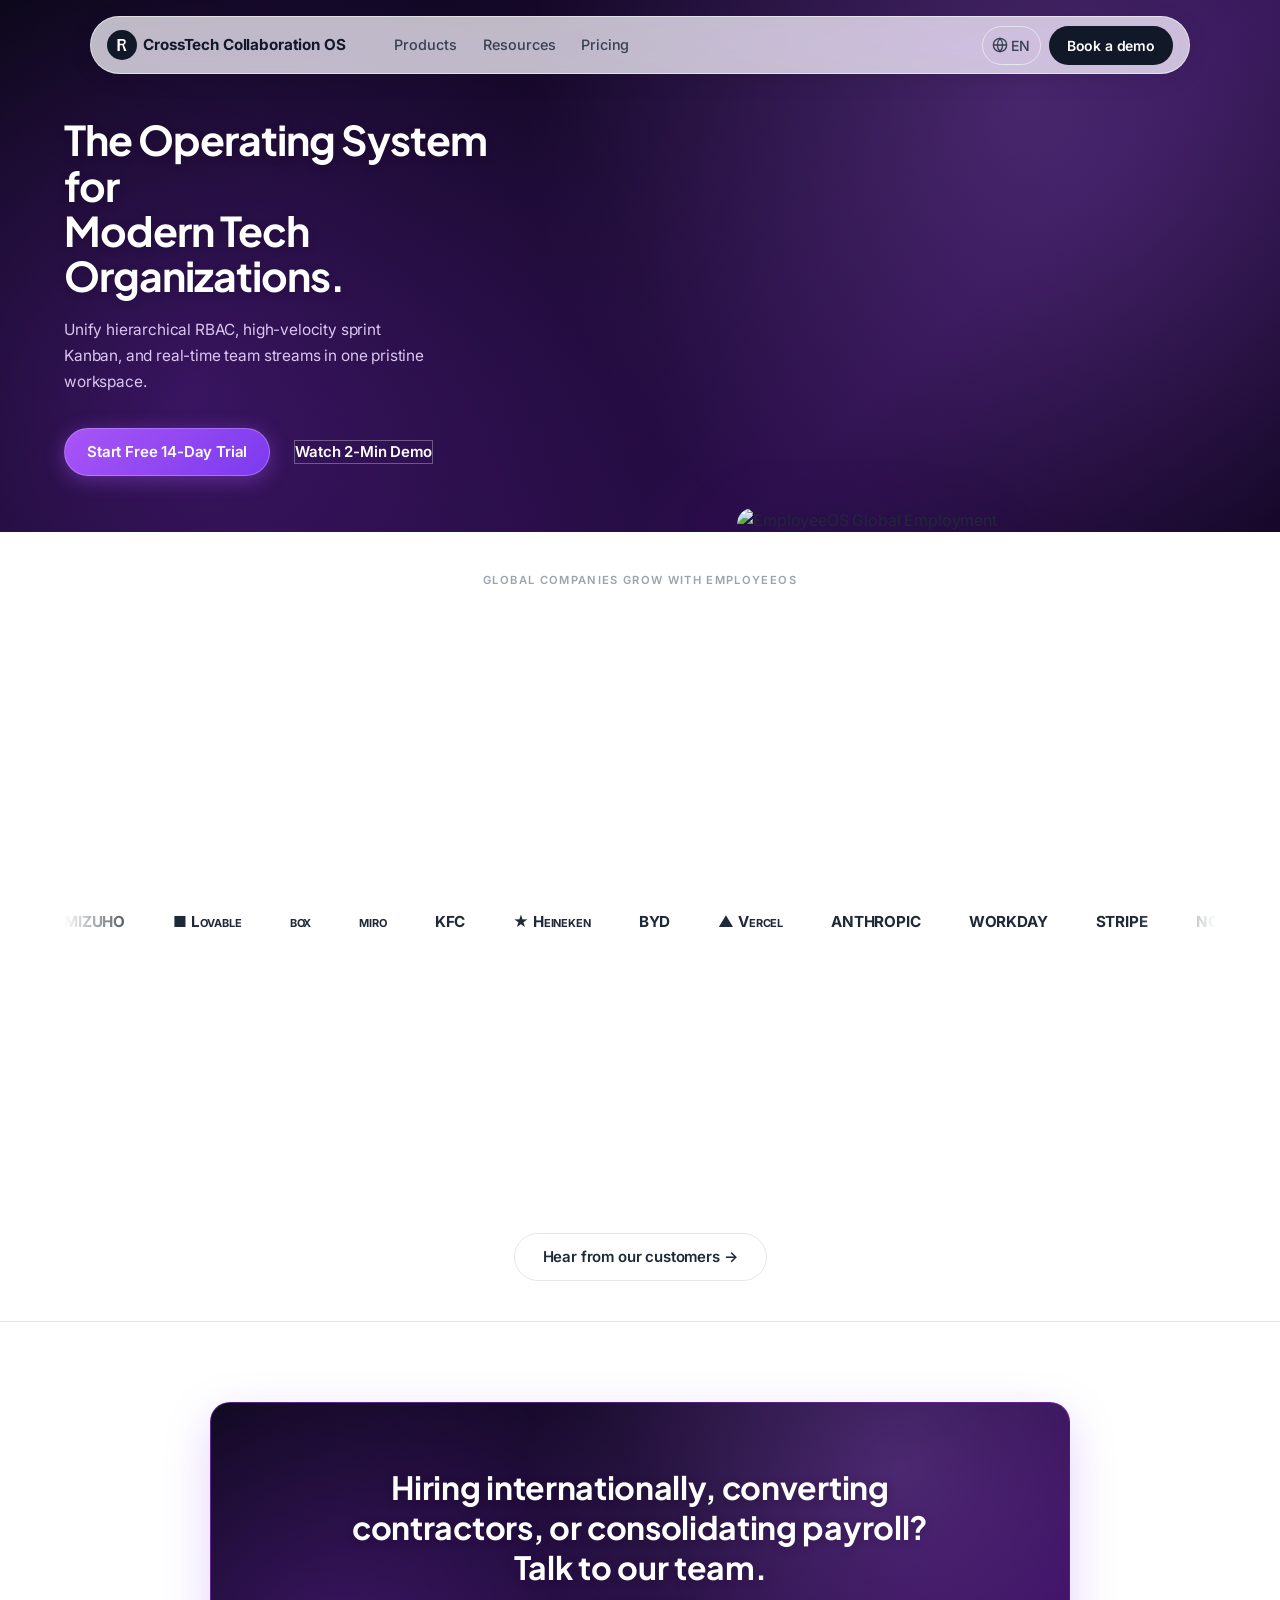
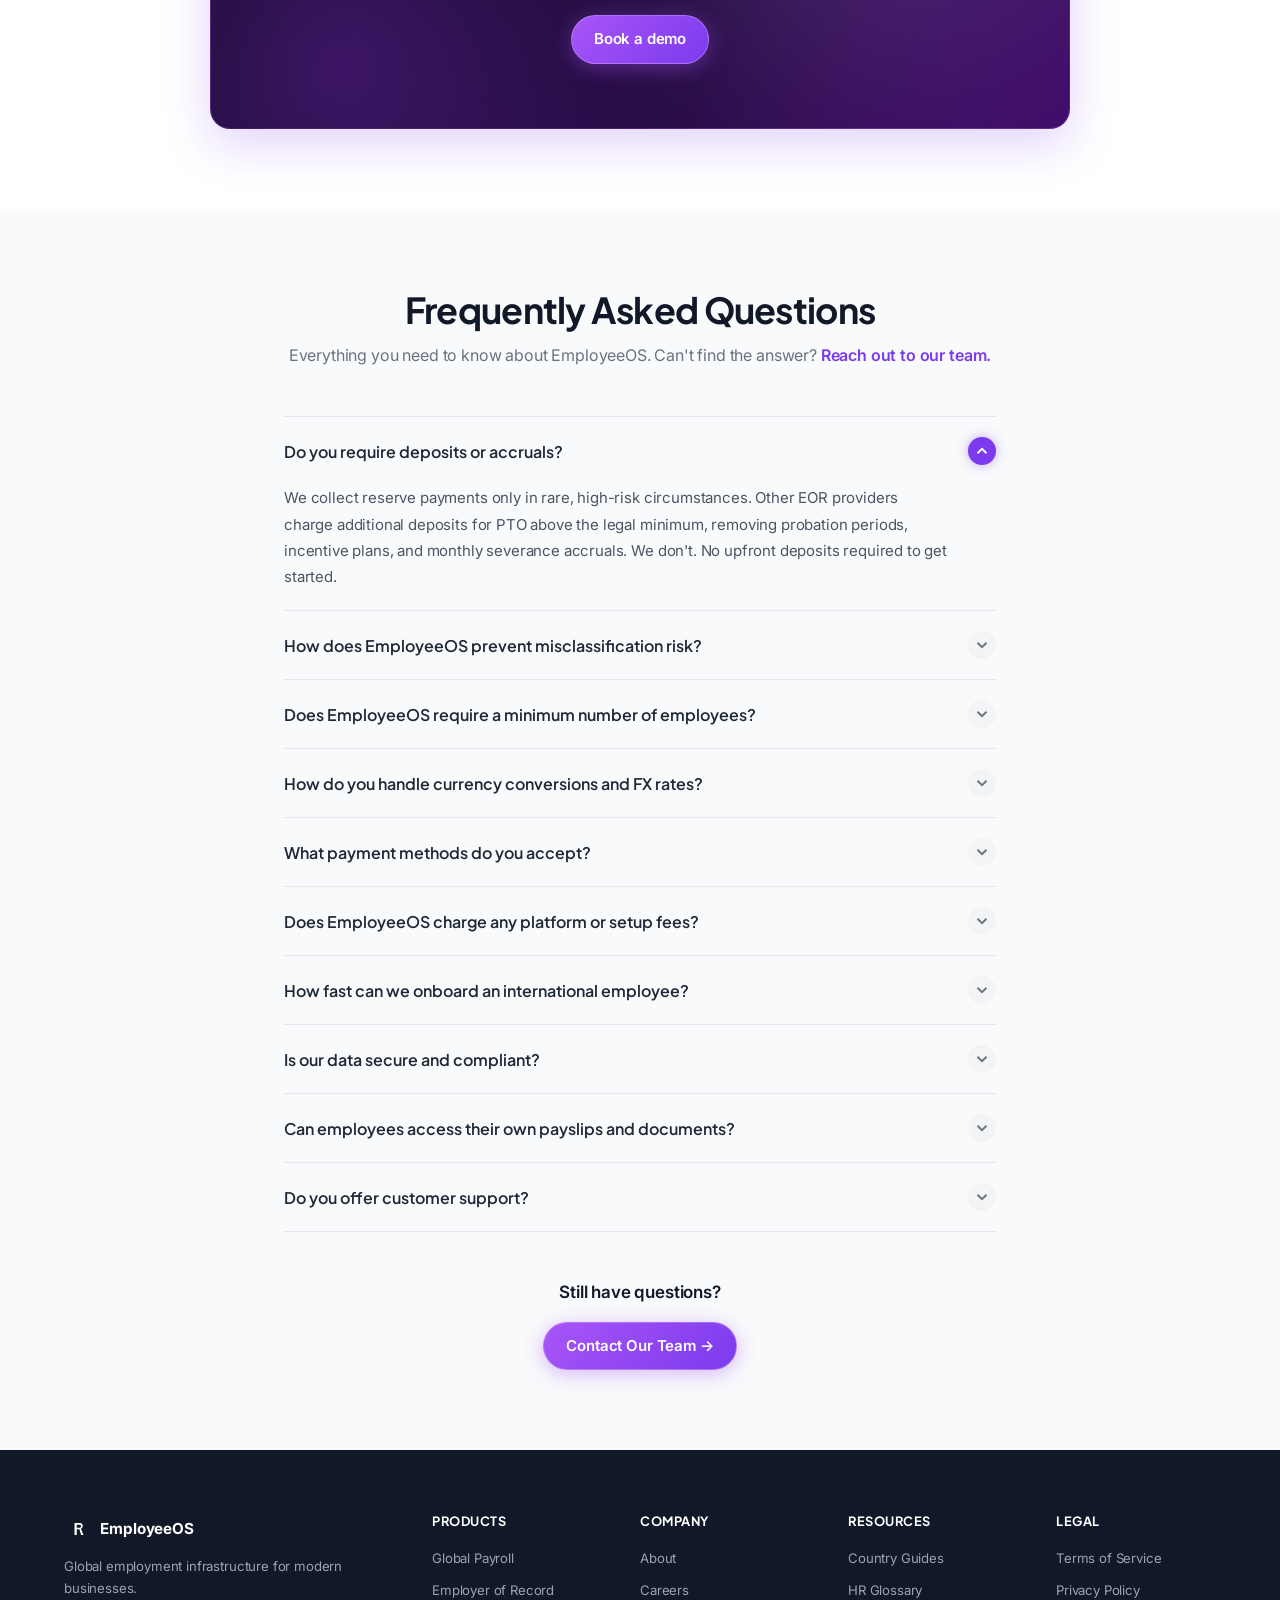
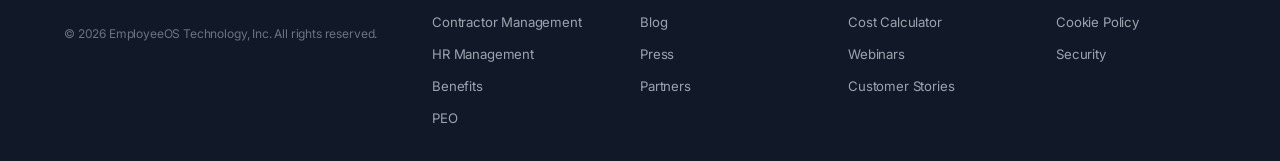
==== about.html @ 6ac32214 "first commit" ====
<!DOCTYPE html>
<html lang="en">

<head>
  <meta charset="UTF-8" />
  <meta name="viewport" content="width=device-width, initial-scale=1.0" />
  <title>ABOUT</title>
  <link rel="preconnect" href="https://fonts.googleapis.com" />
  <link rel="preconnect" href="https://fonts.gstatic.com" crossorigin />
  <link
    href="https://fonts.googleapis.com/css2?family=Plus+Jakarta+Sans:ital,wght@0,300;0,400;0,500;0,600;0,700;0,800;1,400&family=Inter:wght@400;500;600&display=swap"
    rel="stylesheet" />
  <link rel="stylesheet" href="./styles.css" />
</head>

<body>

  <!-- NAV -->
  <header class="nav-wrapper" id="navbar">
    <nav class="nav-inner container">
      <a href="./index.html" class="nav-logo" aria-label="EmployeeOS Home">
        <span class="logo-mark">
          <svg width="18" height="18" viewBox="0 0 24 24" fill="none" aria-hidden="true">
            <path
              d="M6 4h7a4 4 0 0 1 4 4 4 4 0 0 1-2.5 3.7L18 20h-3.2l-2.3-7.8H9V20H6V4zm3 2.4v3.8h4a1.6 1.6 0 0 0 1.6-1.9A1.6 1.6 0 0 0 13 6.4H9z"
              fill="white" />
          </svg>
        </span>
        <span class="logo-text">CrossTech Collaboration OS</span>
      </a>
      <ul class="nav-links" role="list">

        <!-- PRODUCTS -->
        <li class="nav-item has-dropdown">
          <button class="nav-btn" aria-haspopup="true" aria-expanded="false">Products <span
              class="chevron">&#8964;</span></button>
          <div class="mega-menu mega-products" role="menu">
            <div class="mega-body">
              <div class="mega-left">
                <p class="mega-section-label">CORE MODULES</p>
                <div class="mega-cols">
                  <a href="product/hierarchy.html" class="mega-item" role="menuitem">
                    <span class="mega-ico" style="background:#fdf2f8;color:#be185d">...</span>
                    <div><strong>5-Tier Scoped RBAC</strong>
                      <p>Clean organizational hierarchy</p>
                    </div>
                  </a>
                  <a href="product/kanban.html" class="mega-item" role="menuitem">
                    <span class="mega-ico" style="background:#fdf2f8;color:#be185d">...</span>
                    <div><strong>Agile Kanban</strong>
                      <p>Fractional LexoRank Ordering</p>
                    </div>
                  </a>
                  <a href="product/communication.html" class="mega-item" role="menuitem">
                    <span class="mega-ico" style="background:#fdf2f8;color:#be185d">...</span>
                    <div><strong>Real-Time Streams</strong>
                      <p>Contextual team communication</p>
                    </div>
                  </a>
                </div>
              </div>
              <div class="mega-right mega-right-services">
                <p class="mega-section-label">SOLUTIONS</p>
                <ul>
                  <li><a href="solutions/engineering.html">For Engineering Leaders</a></li>
                  <li><a href="solutions/product.html">For Product Managers</a></li>
                  <li><a href="solutions/enterprise.html">For Founders &amp; Executives</a></li>
                </ul>
              </div>
            </div>
          </div>
        </li>

        <li class="nav-item has-dropdown">
          <button class="nav-btn" aria-haspopup="true" aria-expanded="false">Resources <span
              class="chevron">&#8964;</span></button>
          <div class="mega-menu mega-resources" role="menu">
            <div class="mega-body">
              <div class="mega-left">
                <p class="mega-section-label">RESOURCE LIBRARY</p>
                <div class="mega-cols">
                  <a href="blog.html" class="mega-item" role="menuitem">
                    <span class="mega-ico" style="background:#eff6ff;color:#2563eb"><svg width="16" height="16"
                        viewBox="0 0 24 24" fill="none" stroke="currentColor" stroke-width="2">
                        <path
                          d="M4 19.5A2.5 2.5 0 0 1 6.5 17H20M4 4.5A2.5 2.5 0 0 1 6.5 2H20v20H6.5a2.5 2.5 0 0 1-2.5-2.5V4.5z" />
                      </svg></span>
                    <div><strong>Blog</strong>
                      <p>Latest global employment insights &amp; guides</p>
                    </div>
                  </a>
                  <a href="ask-an-expert.html" class="mega-item" role="menuitem">
                    <span class="mega-ico" style="background:#eff6ff;color:#2563eb"><svg width="16" height="16"
                        viewBox="0 0 24 24" fill="none" stroke="currentColor" stroke-width="2">
                        <path d="M21 15a2 2 0 0 1-2 2H7l-4 4V5a2 2 0 0 1 2-2h14a2 2 0 0 1 2 2z" />
                      </svg></span>
                    <div><strong>Ask an Expert</strong>
                      <p>Get answers to complex global HR questions</p>
                    </div>
                  </a>
                  <a href="compliance-watchtower.html" class="mega-item" role="menuitem">
                    <span class="mega-ico" style="background:#eff6ff;color:#2563eb"><svg width="16" height="16"
                        viewBox="0 0 24 24" fill="none" stroke="currentColor" stroke-width="2">
                        <path d="M12 22s8-4 8-10V5l-8-3-8 3v7c0 6 8 10 8 10z" />
                      </svg></span>
                    <div><strong>Compliance Watchtower</strong>
                      <p>Stay ahead of evolving global labor laws</p>
                    </div>
                  </a>
                </div>
              </div>
              <div class="mega-right">
                <p class="mega-section-label">FEATURED BLOG</p>
                <a href="blog/ultimate-eor-guide.html" class="mega-case-card" role="menuitem">
                  <div class="mega-case-img blog-post-img">
                    <img src="./images/"blog/eor-guide.png" alt="Featured: EOR Guide"
                      style="width:100%;height:100%;object-fit:cover;" />
                  </div>
                  <span class="mega-case-text">The Ultimate Guide to Employer of Record (EOR) hiring in 2026.</span>
                  <span class="mega-learn-more">Read article →</span>
                </a>
              </div>
            </div>
          </div>
        </li>

        <li class="nav-item"><a href="pricing.html" class="nav-link">Pricing</a></li>
      </ul>
      <div class="nav-actions">
        <div class="nav-lang">
          <svg width="16" height="16" viewBox="0 0 24 24" fill="none" stroke="currentColor" stroke-width="2"
            aria-hidden="true">
            <circle cx="12" cy="12" r="10" />
            <path
              d="M2 12h20M12 2a15.3 15.3 0 0 1 4 10 15.3 15.3 0 0 1-4 10 15.3 15.3 0 0 1-4-10 15.3 15.3 0 0 1 4-10z" />
          </svg>
          <span>EN</span>
          <span class="chevron">&#8964;</span>
        </div>
        <a href="#demo" class="btn-nav-demo">Book a demo</a>
      </div>
      <button class="nav-mobile-toggle" aria-label="Open menu" aria-expanded="false">
        <span></span><span></span><span></span>
      </button>
    </nav>
  </header>

  <!-- HERO -->
  <section class="hero" id="hero">
    <div class="hero-inner container">
      <div class="hero-content">
        <h1>The Operating System for<br>Modern Tech Organizations.</h1>
        <p class="hero-sub">Unify hierarchical RBAC, high-velocity sprint Kanban, and real-time team streams in one pristine workspace.</p>
        <div class="hero-ctas">
          <a href="#demo" class="btn btn-demo">Start Free 14-Day Trial</a>
          <a href="#sandbox" class="btn" style="background:transparent; border:1px solid rgba(255,255,255,0.3); color:white; margin-left:12px;">Watch 2-Min Demo</a>
        </div>
      </div>
      <div class="hero-visual" aria-hidden="true">
        <img src="./images/"indexHero.png" alt="EmployeeOS Global Employment" class="hero-img" />
      </div>
    </div>
  </section>

  <!-- LOGO BAR -->
  <section class="logo-bar" aria-label="Trusted by global companies">
    <div class="container">
      <p class="logo-bar-label">GLOBAL COMPANIES GROW WITH EMPLOYEEOS</p>
      <div class="logo-track-wrap">
        <div class="logo-track">
          <span class="plogo">MIZUHO</span>
          <span class="plogo">&#9632; Lovable</span>
          <span class="plogo">box</span>
          <span class="plogo">miro</span>
          <span class="plogo">KFC</span>
          <span class="plogo">&#9733; Heineken</span>
          <span class="plogo">BYD</span>
          <span class="plogo">&#9650; Vercel</span>
          <span class="plogo">ANTHROPIC</span>
          <span class="plogo">WORKDAY</span>
          <span class="plogo">STRIPE</span>
          <span class="plogo">NOTION</span>
          <!-- duplicate for seamless loop -->
          <span class="plogo">MIZUHO</span>
          <span class="plogo">&#9632; Lovable</span>

  <section class="hero" id="hero" style="padding-top: 140px; padding-bottom: 60px; min-height: auto;">
    <div class="hero-inner container">
      <div class="hero-content" style="max-width: 800px; margin: 0 auto; text-align: center;">
        <h1 style="font-size: 3rem;">ABOUT</h1>
        <p class="hero-sub">Deep dive into ABOUT features.</p>
      </div>
    </div>
  </section>

    <section class="section" style="padding: 100px 20px; text-align: center;">
      <div class="container">
        <h2 style="font-size: 2.5rem; margin-bottom: 20px;">ABOUT</h2>
        <p style="font-size: 1.2rem; color: #475569; max-width: 700px; margin: 0 auto;">Enterprise-grade implementation of about configured with ONIX Executive Light-Mode and mathematical precision.</p>
        <div style="margin-top: 60px; padding: 60px; background: white; border-radius: 16px; box-shadow: 0 4px 16px rgba(0,0,0,0.04);">
          <p style="font-family: 'JetBrains Mono', monospace; color: #94a3b8;">// UI Component Module Loading...</p>
        </div>
      </div>
    </section>
  
            <footer class="testi-person">
              <img src="https://i.pravatar.cc/44?img=47" alt="Marisol Jiménez" />
              <div>
                <strong>Marisol Jiménez</strong>
                <span>Head of People</span>
              </div>
            </footer>
            <a href="#stories" class="testi-read-link">Read full customer story →</a>
          </article>
          <article class="testi-card">
            <div class="testi-company">
              <span class="testi-company-logo hp">&#8644;</span>
              <strong>HomeProject</strong>
            </div>
            <blockquote>"We work with 460+ Contractors globally. I'd need to employ 5 or 6 people full time to keep on
              top of compliance, administration and payroll. EmployeeOS has definitely been a time and money saver for
              us."</blockquote>
            <footer class="testi-person">
              <img src="https://i.pravatar.cc/44?img=51" alt="Erik Sveen" />
              <div>
                <strong>Erik Sveen</strong>
                <span>Founder and CEO of HomeProject</span>
              </div>
            </footer>
            <a href="#stories" class="testi-read-link">Read full customer story →</a>
          </article>
          <article class="testi-card">
            <div class="testi-company">
              <span class="testi-company-logo se">&#9654;</span>
              <strong>SEI Consulting</strong>
            </div>
            <blockquote>"We see EmployeeOS as a leading and trusted partner. Their expert support, streamlined our
              processes and created more opportunities for growth and global HR operations."</blockquote>
            <footer class="testi-person">
              <img src="https://i.pravatar.cc/44?img=32" alt="Maria Shkaruppa" />
              <div>
                <strong>Maria Shkaruppa</strong>
                <span>Senior Global Mobility Manager</span>
              </div>
            </footer>
            <a href="#stories" class="testi-read-link">Read full customer story →</a>
          </article>
          <article class="testi-card">
            <div class="testi-company">
              <span class="testi-company-logo lm">&#8734;</span>
              <strong>LukeMcK Inc</strong>
            </div>
            <blockquote>"If we had to manage everything in-house, it would cost us well over $500,000 more each year.
              EmployeeOS has been a huge cost saving and burden reduction for our finance team."</blockquote>
            <footer class="testi-person">
              <img src="https://i.pravatar.cc/44?img=15" alt="Luke McKinlay" />
              <div>
                <strong>Luke McKinlay</strong>
                <span>VP of Finance</span>
              </div>
            </footer>
            <a href="#stories" class="testi-read-link">Read full customer story →</a>
          </article>

          <!-- Duplicated set for continuous conveyor belt loop -->
          <article class="testi-card" aria-hidden="true">
            <div class="testi-company">
              <span class="testi-company-logo rt">&#9194;</span>
              <strong>REVERSE TECH</strong>
            </div>
            <blockquote>"We run monthly, semi-monthly and hourly payroll in multiple different currencies around the
              world and our Finance Manager has full visibility in a single platform. With EmployeeOS, you can make it
              happen."</blockquote>
            <footer class="testi-person">
              <img src="https://i.pravatar.cc/44?img=47" alt="Marisol Jiménez" />
              <div>
                <strong>Marisol Jiménez</strong>
                <span>Head of People</span>
              </div>
            </footer>
            <a href="#stories" class="testi-read-link">Read full customer story →</a>
          </article>
          <article class="testi-card" aria-hidden="true">
            <div class="testi-company">
              <span class="testi-company-logo hp">&#8644;</span>
              <strong>HomeProject</strong>
            </div>
            <blockquote>"We work with 460+ Contractors globally. I'd need to employ 5 or 6 people full time to keep on
              top of compliance, administration and payroll. EmployeeOS has definitely been a time and money saver for
              us."</blockquote>
            <footer class="testi-person">
              <img src="https://i.pravatar.cc/44?img=51" alt="Erik Sveen" />
              <div>
                <strong>Erik Sveen</strong>
                <span>Founder and CEO of HomeProject</span>
              </div>
            </footer>
            <a href="#stories" class="testi-read-link">Read full customer story →</a>
          </article>
          <article class="testi-card" aria-hidden="true">
            <div class="testi-company">
              <span class="testi-company-logo se">&#9654;</span>
              <strong>SEI Consulting</strong>
            </div>
            <blockquote>"We see EmployeeOS as a leading and trusted partner. Their expert support, streamlined our
              processes and created more opportunities for growth and global HR operations."</blockquote>
            <footer class="testi-person">
              <img src="https://i.pravatar.cc/44?img=32" alt="Maria Shkaruppa" />
              <div>
                <strong>Maria Shkaruppa</strong>
                <span>Senior Global Mobility Manager</span>
              </div>
            </footer>
            <a href="#stories" class="testi-read-link">Read full customer story →</a>
          </article>
          <article class="testi-card" aria-hidden="true">
            <div class="testi-company">
              <span class="testi-company-logo lm">&#8734;</span>
              <strong>LukeMcK Inc</strong>
            </div>
            <blockquote>"If we had to manage everything in-house, it would cost us well over $500,000 more each year.
              EmployeeOS has been a huge cost saving and burden reduction for our finance team."</blockquote>
            <footer class="testi-person">
              <img src="https://i.pravatar.cc/44?img=15" alt="Luke McKinlay" />
              <div>
                <strong>Luke McKinlay</strong>
                <span>VP of Finance</span>
              </div>
            </footer>
            <a href="#stories" class="testi-read-link">Read full customer story →</a>
          </article>
        </div>
      </div>
      <div class="testi-footer-cta">
        <a href="#stories" class="btn btn-pill-outline">Hear from our customers →</a>
      </div>
    </div>
  </section>

  <!-- CTA BANNER (ref3) -->
  <section class="cta-banner section" id="cta">
    <div class="container">
      <div class="cta-card">
        <h2>Hiring internationally, converting contractors, or consolidating payroll? Talk to our team.</h2>
        <a href="#demo" class="btn btn-demo">Book a demo</a>
      </div>
    </div>
  </section>

  <!-- ── FAQ ── -->
  <section class="home-faq section" id="faq" aria-labelledby="faq-headline">
    <div class="container home-faq-inner">
      <div class="home-faq-header">
        <h2 id="faq-headline">Frequently Asked Questions</h2>
        <p>Everything you need to know about EmployeeOS. Can't find the answer? <a href="#contact"
            class="faq-contact-link">Reach out to our team.</a></p>
      </div>
      <div class="home-faq-list" role="list">

        <div class="hfaq-item open" role="listitem">
          <button class="hfaq-q" aria-expanded="true">
            <span>Do you require deposits or accruals?</span>
            <span class="hfaq-icon" aria-hidden="true">
              <svg width="18" height="18" viewBox="0 0 24 24" fill="none" stroke="currentColor" stroke-width="2.5">
                <polyline points="6 9 12 15 18 9" />
              </svg>
            </span>
          </button>
          <div class="hfaq-a">
            <p>We collect reserve payments only in rare, high-risk circumstances. Other EOR providers charge additional
              deposits for PTO above the legal minimum, removing probation periods, incentive plans, and monthly
              severance accruals. We don't. No upfront deposits required to get started.</p>
          </div>
        </div>

        <div class="hfaq-item" role="listitem">
          <button class="hfaq-q" aria-expanded="false">
            <span>How does EmployeeOS prevent misclassification risk?</span>
            <span class="hfaq-icon" aria-hidden="true">
              <svg width="18" height="18" viewBox="0 0 24 24" fill="none" stroke="currentColor" stroke-width="2.5">
                <polyline points="6 9 12 15 18 9" />
              </svg>
            </span>
          </button>
          <div class="hfaq-a">
            <p>Our AI-powered Contractor of Record service continuously monitors contractor relationships for
              misclassification signals. When risk is detected, we generate compliant reclassification workflows and
              alert your HR team with a clear action plan — before regulators do.</p>
          </div>
        </div>

        <div class="hfaq-item" role="listitem">
          <button class="hfaq-q" aria-expanded="false">
            <span>Does EmployeeOS require a minimum number of employees?</span>
            <span class="hfaq-icon" aria-hidden="true">
              <svg width="18" height="18" viewBox="0 0 24 24" fill="none" stroke="currentColor" stroke-width="2.5">
                <polyline points="6 9 12 15 18 9" />
              </svg>
            </span>
          </button>
          <div class="hfaq-a">
            <p>No. You can start with a single employee or contractor in a single country. Pricing scales with your team
              — you only pay for active employees and contractors each month. There are no platform fees or seat
              minimums.</p>
          </div>
        </div>

        <div class="hfaq-item" role="listitem">
          <button class="hfaq-q" aria-expanded="false">
            <span>How do you handle currency conversions and FX rates?</span>
            <span class="hfaq-icon" aria-hidden="true">
              <svg width="18" height="18" viewBox="0 0 24 24" fill="none" stroke="currentColor" stroke-width="2.5">
                <polyline points="6 9 12 15 18 9" />
              </svg>
            </span>
          </button>
          <div class="hfaq-a">
            <p>EmployeeOS uses competitive mid-market exchange rates with a transparent conversion fee. We process
              payments in the employee's local currency so there are no hidden FX markups on your invoices. All rates
              are shown clearly before you approve each payroll run.</p>
          </div>
        </div>

        <div class="hfaq-item" role="listitem">
          <button class="hfaq-q" aria-expanded="false">
            <span>What payment methods do you accept?</span>
            <span class="hfaq-icon" aria-hidden="true">
              <svg width="18" height="18" viewBox="0 0 24 24" fill="none" stroke="currentColor" stroke-width="2.5">
                <polyline points="6 9 12 15 18 9" />
              </svg>
            </span>
          </button>
          <div class="hfaq-a">
            <p>We accept all major payment methods: Credit/Debit Cards (Visa, Mastercard, Amex), Wire transfer, ACH,
              SEPA, and Bank Transfer. Contractor payouts are processed via Stripe Connect. All payments are secured
              with industry-standard encryption.</p>
          </div>
        </div>

        <div class="hfaq-item" role="listitem">
          <button class="hfaq-q" aria-expanded="false">
            <span>Does EmployeeOS charge any platform or setup fees?</span>
            <span class="hfaq-icon" aria-hidden="true">
              <svg width="18" height="18" viewBox="0 0 24 24" fill="none" stroke="currentColor" stroke-width="2.5">
                <polyline points="6 9 12 15 18 9" />
              </svg>
            </span>
          </button>
          <div class="hfaq-a">
            <p>No platform fees, no setup fees, no onboarding fees. You pay only the flat monthly rate per employee or
              contractor. Every invoice is itemized so you can see exactly what you're paying for.</p>
          </div>
        </div>

        <div class="hfaq-item" role="listitem">
          <button class="hfaq-q" aria-expanded="false">
            <span>How fast can we onboard an international employee?</span>
            <span class="hfaq-icon" aria-hidden="true">
              <svg width="18" height="18" viewBox="0 0 24 24" fill="none" stroke="currentColor" stroke-width="2.5">
                <polyline points="6 9 12 15 18 9" />
              </svg>
            </span>
          </button>
          <div class="hfaq-a">
            <p>Our average onboarding time is 2.3 days. Standard EOR providers take 30+ days. We've built our own legal
              entities in every country we operate, so there's no third-party broker delay — your employee can be
              contracted and ready to start within days of signing.</p>
          </div>
        </div>

        <div class="hfaq-item" role="listitem">
          <button class="hfaq-q" aria-expanded="false">
            <span>Is our data secure and compliant?</span>
            <span class="hfaq-icon" aria-hidden="true">
              <svg width="18" height="18" viewBox="0 0 24 24" fill="none" stroke="currentColor" stroke-width="2.5">
                <polyline points="6 9 12 15 18 9" />
              </svg>
            </span>
          </button>
          <div class="hfaq-a">
            <p>Yes. EmployeeOS is SOC 2 Type II certified, ISO 27001 certified, and GDPR aligned. All data is encrypted
              in transit and at rest. Employment data belongs to you — we never share it with third parties or use it to
              train AI models.</p>
          </div>
        </div>

        <div class="hfaq-item" role="listitem">
          <button class="hfaq-q" aria-expanded="false">
            <span>Can employees access their own payslips and documents?</span>
            <span class="hfaq-icon" aria-hidden="true">
              <svg width="18" height="18" viewBox="0 0 24 24" fill="none" stroke="currentColor" stroke-width="2.5">
                <polyline points="6 9 12 15 18 9" />
              </svg>
            </span>
          </button>
          <div class="hfaq-a">
            <p>Yes. Every employee gets their own EmployeeOS dashboard with access to payslips, contracts, benefit
              enrolment, time-off requests, and expense submissions. No email chains, no PDFs over WhatsApp — everything
              in one place.</p>
          </div>
        </div>

        <div class="hfaq-item" role="listitem">
          <button class="hfaq-q" aria-expanded="false">
            <span>Do you offer customer support?</span>
            <span class="hfaq-icon" aria-hidden="true">
              <svg width="18" height="18" viewBox="0 0 24 24" fill="none" stroke="currentColor" stroke-width="2.5">
                <polyline points="6 9 12 15 18 9" />
              </svg>
            </span>
          </button>
          <div class="hfaq-a">
            <p>Yes. Every plan includes a dedicated onboarding specialist and access to our global support team. EOR
              customers get a named in-house HR and legal contact in each country they hire in. Support is available
              24/7 via your EmployeeOS dashboard.</p>
          </div>
        </div>

      </div>

      <div class="hfaq-still">
        <p>Still have questions?</p>
        <a href="#contact" class="btn btn-demo">Contact Our Team →</a>
      </div>
    </div>
  </section>

  <!-- ── FOOTER ── -->
  <footer class="site-footer">
    <div class="container footer-inner">
      <div class="footer-col footer-brand">
        <a href="index.html" class="nav-logo">
          <span class="logo-mark"><svg width="18" height="18" viewBox="0 0 24 24" fill="none">
              <path
                d="M6 4h7a4 4 0 0 1 4 4 4 4 0 0 1-2.5 3.7L18 20h-3.2l-2.3-7.8H9V20H6V4zm3 2.4v3.8h4a1.6 1.6 0 0 0 1.6-1.9A1.6 1.6 0 0 0 13 6.4H9z"
                fill="white" />
            </svg></span>
          <span class="logo-text">EmployeeOS</span>
        </a>
        <p class="footer-tagline">Global employment infrastructure for modern businesses.</p>
        <p class="footer-copy">&#xa9; 2026 EmployeeOS Technology, Inc. All rights reserved.</p>
      </div>
      <div class="footer-col">
        <h4>Products</h4>
        <ul>
          <li><a href="global-payroll.html">Global Payroll</a></li>
          <li><a href="employer-of-record.html">Employer of Record</a></li>
          <li><a href="contractor-management.html">Contractor Management</a></li>
          <li><a href="#">HR Management</a></li>
          <li><a href="benefits.html">Benefits</a></li>
          <li><a href="peo.html">PEO</a></li>
        </ul>
      </div>
      <div class="footer-col">
        <h4>Company</h4>
        <ul>
          <li><a href="#">About</a></li>
          <li><a href="#">Careers</a></li>
          <li><a href="blog.html">Blog</a></li>
          <li><a href="#">Press</a></li>
          <li><a href="#">Partners</a></li>
        </ul>
      </div>
      <div class="footer-col">
        <h4>Resources</h4>
        <ul>
          <li><a href="#">Country Guides</a></li>
          <li><a href="#">HR Glossary</a></li>
          <li><a href="#">Cost Calculator</a></li>
          <li><a href="#">Webinars</a></li>
          <li><a href="#">Customer Stories</a></li>
        </ul>
      </div>
      <div class="footer-col">
        <h4>Legal</h4>
        <ul>
          <li><a href="#">Terms of Service</a></li>
          <li><a href="#">Privacy Policy</a></li>
          <li><a href="#">Cookie Policy</a></li>
          <li><a href="#">Security</a></li>
        </ul>
      </div>
    </div>
  </footer>

  <script src="https://cdnjs.cloudflare.com/ajax/libs/three.js/r128/three.min.js"></script>
  <script src="globe-3d.js"></script>
  <script src="./app.js"></script>
</body>

</html>
---- styles.css ----
/* ================================================================
   EmployeeOS — Styles matching Remote.com reference design
   ================================================================ */

*,
*::before,
*::after {
  box-sizing: border-box;
  margin: 0;
  padding: 0;
}

:root {
  --blue: #2563eb;
  --blue-hover: #1d4ed8;
  --black: #0a0a0a;
  --near-black: #111827;
  --gray-900: #1f2937;
  --gray-700: #374151;
  --gray-500: #6b7280;
  --gray-400: #9ca3af;
  --gray-200: #e5e7eb;
  --gray-100: #f3f4f6;
  --gray-50: #f9fafb;
  --white: #ffffff;
  --green: #16a34a;
  --red-label: #be123c;
  --navy: #0f172a;
  --navy-card: #1e3a5f;
  --font: 'PP Mori', 'Plus Jakarta Sans', Inter, -apple-system, BlinkMacSystemFont, 'Segoe UI', Roboto, sans-serif;
  --font-display: 'PP Mori', 'Plus Jakarta Sans', sans-serif;
  --font-body: Inter, -apple-system, BlinkMacSystemFont, 'Segoe UI', Roboto, sans-serif;
  --radius: 12px;
  --radius-sm: 8px;
  --radius-lg: 20px;
  --shadow-sm: 0 1px 3px rgba(0, 0, 0, .08);
  --shadow-md: 0 4px 16px rgba(0, 0, 0, .1);
  --shadow-lg: 0 12px 40px rgba(0, 0, 0, .15);
  --t: 0.2s ease;
}

html {
  scroll-behavior: smooth;
  font-size: 16px;
  overflow-x: clip;
}

body {
  font-family: var(--font-body);
  font-size: 16px;
  line-height: 1.5;
  letter-spacing: -0.01em;
  color: var(--gray-900);
  background: var(--white);
  -webkit-font-smoothing: antialiased;
  -moz-osx-font-smoothing: grayscale;
  font-optical-sizing: auto;
  overflow-x: clip;
}

/* Display / heading type — PP Mori feel via Plus Jakarta Sans */
h1,
h2,
h3,
h4 {
  font-family: var(--font-display);
  font-optical-sizing: auto;
  font-weight: 700;
  letter-spacing: -0.02em;
  line-height: 1.15;
}

h1 {
  font-weight: 700;
}

h2 {
  font-weight: 700;
}

h3 {
  font-weight: 600;
}

h4 {
  font-weight: 600;
  letter-spacing: -0.01em;
}

a {
  text-decoration: none;
  color: inherit;
}

ul {
  list-style: none;
}

img {
  max-width: 100%;
  display: block;
}

.container {
  max-width: 1200px;
  margin: 0 auto;
  padding: 0 1.5rem;
}

.section {
  padding: 80px 0;
}

/* ================================================================
   BUTTONS
   ================================================================ */
.btn {
  display: inline-flex;
  align-items: center;
  gap: .375rem;
  font-weight: 600;
  font-size: .9375rem;
  cursor: pointer;
  transition: all var(--t);
  border: none;
  font-family: var(--font-body);
  text-decoration: none;
}

/* Hero CTA - blue filled pill (Book a demo) */
.btn-demo {
  background: var(--blue);
  color: var(--white);
  padding: .75rem 1.375rem;
  border-radius: 100px;
  border: 2px solid var(--blue);
}

.btn-demo:hover {
  background: var(--blue-hover);
  border-color: var(--blue-hover);
  transform: translateY(-1px);
}

/* Hero secondary CTA - outline */
.btn-signup {
  background: var(--white);
  color: var(--gray-900);
  padding: .75rem 1.375rem;
  border-radius: 100px;
  border: 1.5px solid #d1d5db;
}

.btn-signup:hover {
  border-color: var(--gray-400);
  background: var(--gray-50);
}

/* Navbar Book a demo - BLACK pill (matches Remote.com) */
.btn-nav-demo {
  background: var(--near-black);
  color: var(--white);
  padding: .5625rem 1.125rem;
  border-radius: 100px;
  border: none;
  font-weight: 600;
  font-size: .875rem;
  font-family: var(--font-body);
  cursor: pointer;
  transition: background var(--t), transform var(--t);
  text-decoration: none;
  display: inline-flex;
  align-items: center;
}

.btn-nav-demo:hover {
  background: #2d2d2d;
  transform: translateY(-1px);
}

.btn-pill-outline {
  background: var(--white);
  color: var(--gray-900);
  border: 1.5px solid var(--gray-200);
  padding: .75rem 1.75rem;
  border-radius: 100px;
  font-weight: 600;
  font-size: .9375rem;
  transition: all var(--t);
}

.btn-pill-outline:hover {
  border-color: var(--gray-400);
  background: var(--gray-50);
}

/* ================================================================
   NAVIGATION
   ================================================================ */
.nav-wrapper {
  position: fixed;
  top: 1rem;
  left: 50%;
  transform: translateX(-50%);
  z-index: 1000;
  width: calc(100% - 2.5rem);
  max-width: 1100px;
  background: rgba(255, 255, 255, 0.72);
  backdrop-filter: blur(18px) saturate(180%);
  -webkit-backdrop-filter: blur(18px) saturate(180%);
  border: 1px solid rgba(255, 255, 255, 0.55);
  border-radius: 100px;
  box-shadow: 0 4px 24px rgba(0, 0, 0, .08), 0 1px 4px rgba(0, 0, 0, .04);
  transition: box-shadow var(--t), background var(--t);
}

.nav-wrapper.scrolled {
  background: rgba(255, 255, 255, 0.88);
  box-shadow: 0 8px 32px rgba(0, 0, 0, .12), 0 2px 8px rgba(0, 0, 0, .06);
}

.nav-inner {
  display: flex;
  align-items: center;
  height: 56px;
  padding: 0 1rem;
  gap: .25rem;
}

.nav-logo {
  display: flex;
  align-items: center;
  gap: .4rem;
  font-weight: 700;
  font-size: .975rem;
  color: var(--near-black);
  margin-right: 2rem;
  flex-shrink: 0;
  letter-spacing: -0.01em;
}

.logo-mark {
  width: 30px;
  height: 30px;
  border-radius: 50%;
  background: var(--near-black);
  display: flex;
  align-items: center;
  justify-content: center;
  flex-shrink: 0;
}

.logo-text {
  font-weight: 700;
  font-size: .95rem;
  letter-spacing: -.01em;
}

.nav-links {
  display: flex;
  align-items: center;
  gap: 0;
  flex: 1;
}

.nav-item {
  position: relative;
}

.nav-link,
.nav-btn {
  display: flex;
  align-items: center;
  gap: .3rem;
  padding: .5rem .8rem;
  border-radius: 100px;
  font-weight: 500;
  font-size: .9rem;
  color: #374151;
  background: none;
  border: none;
  cursor: pointer;
  font-family: var(--font-body);
  white-space: nowrap;
  transition: background var(--t), color var(--t);
}

.nav-link:hover,
.nav-btn:hover {
  background: var(--gray-100);
  color: var(--near-black);
}

.nav-item.open>.nav-btn {
  background: var(--near-black);
  color: var(--white);
  border-radius: 100px;
}

.nav-item.open>.nav-btn:hover {
  background: var(--gray-900);
}

.chevron {
  font-size: .65rem;
  display: none;
  transition: transform var(--t);
  opacity: .7;
}

.nav-item.open .chevron {
  transform: rotate(180deg);
}

.nav-item.open>.nav-btn .chevron {
  color: rgba(255, 255, 255, .7);
}

.nav-actions {
  display: flex;
  align-items: center;
  gap: .5rem;
  margin-left: auto;
  flex-shrink: 0;
}

.nav-lang {
  display: flex;
  align-items: center;
  gap: .2rem;
  font-size: .875rem;
  font-weight: 500;
  color: var(--gray-700);
  padding: .5rem .6rem;
  border-radius: 100px;
  cursor: pointer;
  transition: background var(--t);
  border: 1px solid var(--gray-200);
}

.nav-lang:hover {
  background: var(--gray-100);
}

/* ---- Mega menus ---- */
.mega-menu {
  position: fixed;
  top: calc(1rem + 56px + .75rem);
  /* pill top + pill height + gap */
  left: 50%;
  transform: translateX(-50%) translateY(-8px);
  width: calc(100% - 2.5rem);
  max-width: 1100px;
  background: rgba(255, 255, 255, 0.96);
  backdrop-filter: blur(18px) saturate(180%);
  -webkit-backdrop-filter: blur(18px) saturate(180%);
  border: 1px solid rgba(255, 255, 255, 0.6);
  border-radius: 20px;
  box-shadow: 0 12px 40px rgba(0, 0, 0, .12), 0 2px 8px rgba(0, 0, 0, .06);
  opacity: 0;
  pointer-events: none;
  transition: all var(--t);
  z-index: 999;
}

.nav-item.open .mega-menu {
  opacity: 1;
  pointer-events: all;
  transform: translateX(-50%) translateY(0);
}

.mega-body {
  display: grid;
  grid-template-columns: 1fr 260px;
  max-width: 1200px;
  margin: 0 auto;
  padding: 0 1.5rem;
}

.mega-left {
  padding: 1.75rem 2rem 1.75rem 0;
  border-right: 1px solid var(--gray-200);
}

.mega-right {
  padding: 1.75rem 0 1.75rem 2rem;
}

.mega-section-label {
  font-size: .65rem;
  font-weight: 700;
  letter-spacing: .1em;
  text-transform: uppercase;
  color: var(--gray-400);
  margin-bottom: .875rem;
  display: block;
}

.mega-divider {
  height: 1px;
  background: var(--gray-200);
  margin: 1.25rem 0;
}

/* Item grid: default 3-col for products, 3-col for others */
.mega-cols {
  display: grid;
  grid-template-columns: repeat(3, 1fr);
  gap: .25rem;
  margin-bottom: .25rem;
}

.mega-cols-3 {
  grid-template-columns: repeat(3, 1fr);
}

/* Items with icons */
.mega-item {
  display: flex;
  align-items: flex-start;
  gap: .625rem;
  padding: .625rem .75rem;
  border-radius: var(--radius-sm);
  transition: background var(--t);
  color: var(--gray-700);
}

.mega-item:hover {
  background: var(--gray-50);
}

.mega-item strong {
  display: block;
  font-weight: 600;
  font-size: .8125rem;
  color: var(--near-black);
}

.mega-item p {
  color: var(--gray-500);
  font-size: .75rem;
  margin-top: .125rem;
  line-height: 1.4;
}

/* Plain text items (no icon, no description) */
.mega-item.plain {
  font-size: .8125rem;
  font-weight: 500;
  color: var(--gray-700);
  padding: .4rem .75rem;
  align-items: center;
}

.mega-item.plain:hover {
  color: var(--near-black);
  background: var(--gray-50);
}

.mega-ico {
  width: 30px;
  height: 30px;
  border-radius: 7px;
  background: var(--gray-100);
  color: var(--gray-500);
  display: flex;
  align-items: center;
  justify-content: center;
  flex-shrink: 0;
}

/* New / Coming Soon badges */
.mega-badge-new {
  display: inline-block;
  font-size: .6rem;
  font-weight: 700;
  background: #7c3aed;
  color: white;
  padding: .1rem .45rem;
  border-radius: 100px;
  vertical-align: middle;
  margin-left: .25rem;
}

.mega-badge-soon {
  display: inline-block;
  font-size: .6rem;
  font-weight: 600;
  background: var(--gray-100);
  color: var(--gray-500);
  padding: .1rem .45rem;
  border-radius: 100px;
  vertical-align: middle;
  margin-left: .25rem;
}

/* Right sidebar: plain link list */
.mega-right-services ul {
  display: flex;
  flex-direction: column;
  gap: .25rem;
}

.mega-right-services a {
  display: block;
  font-size: .8125rem;
  font-weight: 500;
  color: var(--gray-700);
  padding: .4rem .5rem;
  border-radius: var(--radius-sm);
  transition: all var(--t);
}

.mega-right-services a:hover {
  color: var(--near-black);
  background: var(--gray-50);
}

/* Right sidebar: case study / blog post card */
.mega-right-card {}

.mega-case-card {
  display: block;
  border-radius: var(--radius);
  border: 1px solid var(--gray-200);
  overflow: hidden;
  transition: box-shadow var(--t);
}

.mega-case-card:hover {
  box-shadow: var(--shadow-md);
}

.mega-case-img {
  background: var(--navy);
  height: 110px;
  display: flex;
  align-items: center;
  justify-content: center;
}

.mega-case-logo-bg {
  padding: 1rem;
}

.mega-case-text {
  font-size: .8125rem;
  font-weight: 500;
  color: var(--gray-700);
  line-height: 1.5;
  padding: .875rem .875rem .25rem;
  display: block;
}

.mega-learn-more {
  display: block;
  font-size: .8125rem;
  font-weight: 600;
  color: var(--blue);
  padding: .375rem .875rem .875rem;
}

.mega-learn-more:hover {
  text-decoration: underline;
}

/* Blog post visual in resources */
.blog-post-img {
  background: linear-gradient(135deg, #1e1b4b 0%, #312e81 50%, #1d4ed8 100%);
}

.blog-post-visual {
  width: 52px;
  height: 52px;
  border-radius: 12px;
  background: var(--blue);
  display: flex;
  align-items: center;
  justify-content: center;
  box-shadow: 0 0 20px rgba(37, 99, 235, .4);
}

.blog-r-logo {
  font-size: 1.5rem;
  font-weight: 900;
  color: white;
}

.nav-mobile-toggle {
  display: none;
  flex-direction: column;
  gap: 5px;
  background: none;
  border: none;
  cursor: pointer;
  padding: .5rem;
  margin-left: auto;
}

.nav-mobile-toggle span {
  width: 22px;
  height: 2px;
  background: var(--gray-700);
  border-radius: 2px;
  display: block;
  transition: all var(--t);
}

/* ================================================================
   HERO
   ================================================================ */
.hero {
  /* High-end tech & AI SaaS Deep Violet & Purple Gradient */
  background: radial-gradient(circle at 80% 20%, rgba(192, 132, 252, 0.22) 0%, transparent 45%),
    radial-gradient(circle at 15% 75%, rgba(147, 51, 234, 0.28) 0%, transparent 40%),
    linear-gradient(135deg, #0b0718 0%, #17092c 35%, #2a0d4a 70%, #150728 100%);
  position: relative;
  min-height: 520px;
  display: flex;
  align-items: flex-end;
  padding: calc(1rem + 56px + 2.5rem) 0 0;
  overflow: hidden;
}

.hero-inner {
  display: grid;
  grid-template-columns: 430px 1fr;
  width: 100%;
  gap: 1.5rem;
  align-items: flex-end;
  min-height: 420px;
}

.hero-content {
  padding-bottom: 3.5rem;
}

.hero h1 {
  font-size: clamp(2rem, 3.2vw, 2.85rem);
  font-weight: 700;
  line-height: 1.11;
  color: #ffffff;
  letter-spacing: -0.025em;
  margin-bottom: 1.125rem;
  text-shadow: 0 2px 10px rgba(0, 0, 0, 0.2);
}

.hero-sub {
  font-size: .9625rem;
  color: #e9d5ff;
  line-height: 1.7;
  margin-bottom: 2rem;
  max-width: 370px;
  opacity: 0.92;
}

.hero-ctas {
  display: flex;
  gap: .75rem;
  align-items: center;
}

.hero .btn-demo {
  background: linear-gradient(135deg, #a855f7 0%, #7c3aed 100%);
  color: #ffffff;
  border: 1px solid rgba(216, 180, 254, 0.4);
  box-shadow: 0 4px 20px rgba(168, 85, 247, 0.4);
  transition: all var(--t);
}

.hero .btn-demo:hover {
  background: linear-gradient(135deg, #b566ff 0%, #8b46ff 100%);
  transform: translateY(-2px);
  box-shadow: 0 8px 28px rgba(168, 85, 247, 0.6);
}

.hero .btn-signup {
  background: rgba(255, 255, 255, 0.08);
  color: #ffffff;
  border: 1.5px solid rgba(255, 255, 255, 0.22);
  backdrop-filter: blur(12px);
  -webkit-backdrop-filter: blur(12px);
  transition: all var(--t);
}

.hero .btn-signup:hover {
  background: rgba(255, 255, 255, 0.18);
  border-color: rgba(255, 255, 255, 0.45);
  color: #ffffff;
  transform: translateY(-1px);
}

/* Hero visual & image */
.hero-visual {
  position: relative;
  display: flex;
  justify-content: center;
  align-items: flex-end;
  align-self: flex-end;
  margin-bottom: 0;
  overflow: visible;
}

.hero-img {
  max-width: 100%;
  height: auto;
  max-height: 480px;
  object-fit: contain;
  border-radius: 16px 16px 0 0;
  display: block;
  margin-bottom: 0;
  vertical-align: bottom;
  filter: drop-shadow(0 16px 40px rgba(124, 58, 237, 0.35));
  transition: transform 0.3s ease, filter 0.3s ease;
}

.hero-img:hover {
  transform: translateY(-4px);
  filter: drop-shadow(0 22px 50px rgba(168, 85, 247, 0.45));
}

.globe-wrap {
  position: relative;
  width: 480px;
  height: 480px;
  overflow: visible;
  display: flex;
  align-items: center;
  justify-content: center;
}

.globe-canvas-wrap {
  width: 480px;
  height: 480px;
  position: relative;
  display: flex;
  align-items: center;
  justify-content: center;
  cursor: grab;
  user-select: none;
}

.globe-canvas-wrap:active {
  cursor: grabbing;
}

.globe-canvas-wrap canvas {
  width: 100% !important;
  height: 100% !important;
  display: block;
  outline: none;
  filter: drop-shadow(0 20px 40px rgba(37, 99, 235, 0.18));
}

/* Floating cards — match Remote.com reference card positions */
.hcard {
  position: absolute;
  background: var(--white);
  border-radius: 10px;
  padding: .5rem .875rem;
  box-shadow: 0 2px 16px rgba(0, 0, 0, .11), 0 0 0 1px rgba(0, 0, 0, .04);
  display: flex;
  align-items: center;
  gap: .55rem;
  font-size: .775rem;
  white-space: nowrap;
  animation: hfloat 4s ease-in-out infinite;
}

.hcard-avatar {
  width: 34px;
  height: 34px;
  border-radius: 50%;
  object-fit: cover;
}

.hcard-info strong {
  display: block;
  font-weight: 700;
  color: var(--near-black);
  font-size: .775rem;
}

.hcard-info span {
  color: var(--gray-500);
  font-size: .675rem;
}

.hcard-flag {
  font-size: 1rem;
}

.hcard-amount {
  font-weight: 700;
  color: #be123c;
  font-size: .775rem;
  background: #fff1f2;
  padding: .15rem .4rem;
  border-radius: 5px;
  margin-left: .25rem;
}

.live-badge {
  display: inline-flex;
  align-items: center;
  gap: .3rem;
  background: #dcfce7;
  color: #15803d;
  font-size: .6rem;
  font-weight: 700;
  letter-spacing: .04em;
  text-transform: uppercase;
  padding: .15rem .45rem;
  border-radius: 4px;
  flex-shrink: 0;
}

.live-dot {
  width: 6px;
  height: 6px;
  border-radius: 50%;
  background: #16a34a;
  display: inline-block;
  animation: blink 1.5s infinite;
  flex-shrink: 0;
}

/* Card positions matching screenshot */
.hcard-ana {
  top: 20%;
  left: -4%;
  z-index: 10;
  animation-delay: 0s;
}

.hcard-payroll {
  top: 4%;
  right: 0%;
  z-index: 10;
  animation-delay: .7s;
}

.hcard-contract {
  bottom: 26%;
  left: -6%;
  z-index: 10;
  animation-delay: 1.4s;
}

.hcard-kenji {
  bottom: 6%;
  right: -2%;
  z-index: 10;
  animation-delay: 2.1s;
}

@keyframes hfloat {

  0%,
  100% {
    transform: translateY(0)
  }

  50% {
    transform: translateY(-6px)
  }
}

@keyframes blink {

  0%,
  100% {
    opacity: 1
  }

  50% {
    opacity: .3
  }
}

/* ================================================================
   LOGO BAR
   ================================================================ */
.logo-bar {
  background: var(--white);
  padding: 2.5rem 0;
  border-bottom: 1px solid var(--gray-200);
}

.logo-bar-label {
  text-align: center;
  font-size: .7rem;
  font-weight: 600;
  letter-spacing: .12em;
  text-transform: uppercase;
  color: var(--gray-400);
  margin-bottom: 1.5rem;
}

.logo-track-wrap {
  overflow: hidden;
  position: relative;
}

.logo-track-wrap::before,
.logo-track-wrap::after {
  content: '';
  position: absolute;
  top: 0;
  width: 80px;
  height: 100%;
  z-index: 1;
}

.logo-track-wrap::before {
  left: 0;
  background: linear-gradient(to right, white, transparent);
}

.logo-track-wrap::after {
  right: 0;
  background: linear-gradient(to left, white, transparent);
}

.logo-track {
  display: flex;
  gap: 3rem;
  align-items: center;
  width: max-content;
  animation: scroll-logos 28s linear infinite;
}

.plogo {
  font-size: .95rem;
  font-weight: 700;
  color: var(--gray-300);
  white-space: nowrap;
  letter-spacing: -.01em;
  transition: color var(--t);
  cursor: default;
  font-variant: small-caps;
}

.plogo:hover {
  color: var(--gray-500);
}

@keyframes scroll-logos {
  0% {
    transform: translateX(0)
  }

  100% {
    transform: translateX(-50%)
  }
}

/* ================================================================
   BUILT FOR EVERY ROLE SECTION
   ================================================================ */
.roles-section {
  background: var(--white);
  padding: 5rem 0;
}

.roles-inner {
  max-width: 1100px;
  margin: 0 auto;
  text-align: center;
}

.roles-header {
  margin-bottom: 3rem;
}

.roles-header h2 {
  font-size: clamp(2rem, 3.2vw, 2.75rem);
  font-weight: 800;
  color: var(--near-black);
  letter-spacing: -0.03em;
  line-height: 1.15;
  margin-bottom: 1rem;
}

.purple-highlight {
  color: #a855f7;
  font-weight: 800;
}

.roles-sub {
  font-size: 1.05rem;
  color: var(--gray-600, #4b5563);
  line-height: 1.65;
  max-width: 820px;
  margin: 0 auto;
}

.role-tabs-grid {
  display: flex;
  justify-content: center;
  gap: 1.25rem;
  margin-bottom: 2.5rem;
  flex-wrap: wrap;
}

.role-tab {
  background: #ffffff;
  border: 1.5px solid var(--gray-200, #e2e8f0);
  border-radius: 16px;
  padding: 1.25rem 1rem;
  width: 165px;
  cursor: pointer;
  transition: all 0.25s cubic-bezier(0.16, 1, 0.3, 1);
  display: flex;
  flex-direction: column;
  align-items: center;
  gap: 0.875rem;
  outline: none;
  font-family: inherit;
}

.role-tab:hover {
  transform: translateY(-3px);
  box-shadow: 0 10px 24px rgba(0, 0, 0, 0.06);
  border-color: #cbd5e1;
}

/* Active Role Tab - Purple Theme (matching image screenshot) */
.role-tab.active {
  border: 2px solid #a855f7 !important;
  background: linear-gradient(180deg, #faf5ff 0%, #ffffff 100%) !important;
  box-shadow: 0 8px 24px rgba(168, 85, 247, 0.18) !important;
}

.role-avatar-card {
  display: flex;
  flex-direction: column;
  align-items: center;
  gap: 0.75rem;
  width: 100%;
}

.role-avatar-img {
  width: 72px;
  height: 72px;
  border-radius: 14px;
  display: flex;
  align-items: center;
  justify-content: center;
  background: transparent;
  transition: transform 0.25s ease;
  overflow: hidden;
  padding: 4px;
}

.role-icon-img {
  width: 100%;
  height: 100%;
  object-fit: contain;
  display: block;
}

.role-tab.active .role-avatar-img {
  transform: scale(1.08);
}

.role-label {
  font-size: 0.9375rem;
  font-weight: 700;
  color: var(--gray-700, #334155);
  transition: color 0.2s ease;
}

.role-tab.active .role-label {
  color: #a855f7;
  font-weight: 800;
}

/* Dynamic Details Panel Layout matching screenshot */
.role-details-panel {
  width: 100%;
  max-width: 1040px;
  margin: 0 auto;
  transition: opacity 0.25s ease, transform 0.25s ease;
}

.role-grid-container {
  display: grid;
  grid-template-columns: 1fr 1.12fr;
  gap: 1.5rem;
  text-align: left;
}

.role-left-col {
  display: flex;
  flex-direction: column;
  gap: 1.25rem;
}

.role-without-card {
  background: #ffffff;
  border: 1.5px solid var(--gray-200, #e2e8f0);
  border-radius: 20px;
  padding: 1.75rem 2rem;
  box-shadow: 0 4px 16px rgba(0, 0, 0, 0.03);
}

.role-without-card h3 {
  font-size: 1.2rem;
  font-weight: 800;
  color: var(--near-black);
  margin-bottom: 1rem;
}

.role-without-list {
  list-style: none;
  display: flex;
  flex-direction: column;
  gap: 0.85rem;
  padding: 0;
  margin: 0;
}

.role-without-list li {
  display: flex;
  align-items: center;
  gap: 0.75rem;
  font-size: 0.9375rem;
  font-weight: 500;
  color: var(--gray-700);
}

.role-green-dot {
  width: 10px;
  height: 10px;
  border-radius: 50%;
  background: #34d399;
  flex-shrink: 0;
  display: inline-block;
  box-shadow: 0 0 8px rgba(52, 211, 153, 0.4);
}

.role-with-card {
  background: #e6f7f0;
  border: 1px solid #c8efe0;
  border-radius: 20px;
  padding: 1.75rem 2rem;
}

.role-with-card h3 {
  font-size: 1.2rem;
  font-weight: 800;
  color: var(--near-black);
  margin-bottom: 0.75rem;
}

.role-with-card p {
  font-size: 0.925rem;
  color: #1f2937;
  line-height: 1.6;
  margin: 0;
}

/* Right Visual Column */
.role-visual-card {
  background: #e6f7f0;
  border: 1px solid #c8efe0;
  border-radius: 24px;
  padding: 1.5rem;
  display: flex;
  align-items: flex-end;
  justify-content: center;
  position: relative;
  overflow: hidden;
  min-height: 380px;
}

.role-bg-mockup {
  background: #ffffff;
  border-radius: 16px;
  padding: 1.25rem;
  width: 82%;
  box-shadow: 0 12px 36px rgba(0, 0, 0, 0.08);
  position: absolute;
  top: 1.5rem;
  left: 1.5rem;
  border: 1px solid #e2e8f0;
}

.role-mockup-header {
  font-size: 0.9rem;
  font-weight: 800;
  color: var(--near-black);
  margin-bottom: 0.75rem;
  padding-bottom: 0.5rem;
  border-bottom: 1px solid #f1f5f9;
}

.role-mockup-item {
  display: flex;
  flex-direction: column;
  gap: 0.15rem;
  padding: 0.45rem 0;
}

.role-mockup-item strong {
  font-size: 0.8rem;
  font-weight: 700;
  color: var(--near-black);
}

.role-mockup-item span {
  font-size: 0.725rem;
  color: #64748b;
}

.role-person-img {
  max-height: 350px;
  width: auto;
  object-fit: contain;
  position: relative;
  z-index: 2;
  transform: translateY(12px);
  filter: drop-shadow(0 12px 28px rgba(0, 0, 0, 0.16));
}

.rf-check {
  display: inline-flex;
  align-items: center;
  justify-content: center;
  width: 20px;
  height: 20px;
  border-radius: 50%;
  background: #a855f7;
  color: #ffffff;
  font-size: 0.65rem;
  font-weight: 800;
}

.section-label-red {
  font-size: .75rem;
  font-weight: 700;
  letter-spacing: .1em;
  text-transform: uppercase;
  color: var(--red-label);
  margin-bottom: .875rem;
}

.section-label-blue {
  font-size: .75rem;
  font-weight: 700;
  letter-spacing: .1em;
  text-transform: uppercase;
  color: var(--blue);
  margin-bottom: .875rem;
}

.section-label-purple {
  font-size: .75rem;
  font-weight: 700;
  letter-spacing: .1em;
  text-transform: uppercase;
  color: #7c3aed;
  margin-bottom: .875rem;
}

.howwedoit {
  background: var(--white);
}

.howwedoit-inner {
  display: grid;
  grid-template-columns: 1fr 1fr;
  gap: 4.5rem;
  align-items: center;
}

.howwedoit-left h2 {
  font-size: clamp(1.6rem, 2.5vw, 2.125rem);
  font-weight: 700;
  line-height: 1.2;
  color: var(--near-black);
  letter-spacing: -0.02em;
  margin-bottom: 2rem;
}

/* Accordion — flat list with divider lines */
.accordion {
  display: flex;
  flex-direction: column;
}

.acc-item {
  border-radius: 0;
  overflow: visible;
  transition: all var(--t);
}

.acc-item+.acc-item {
  border-top: 1px solid var(--gray-200);
}

.acc-header {
  width: 100%;
  display: flex;
  align-items: center;
  gap: .875rem;
  padding: 1.125rem 1.25rem;
  background: none;
  border: none;
  cursor: pointer;
  font-family: var(--font-body);
  font-weight: 600;
  font-size: .9375rem;
  color: var(--gray-700);
  text-align: left;
  border-radius: var(--radius);
  transition: all var(--t);
}

.acc-header:hover {
  background: var(--gray-50);
}

/* Active/open accordion item header — deep maroon */
.acc-item.open>.acc-header {
  background: #7c1d3f;
  color: var(--white);
  border-radius: var(--radius) var(--radius) 0 0;
}

.acc-item.open>.acc-header:hover {
  background: #6b1935;
}

.acc-icon {
  width: 30px;
  height: 30px;
  border-radius: 8px;
  display: flex;
  align-items: center;
  justify-content: center;
  background: #f3f4f6;
  flex-shrink: 0;
  color: #7c1d3f;
}

.acc-item.open>.acc-header .acc-icon {
  background: rgba(255, 255, 255, .18);
  color: white;
}

.acc-chevron {
  margin-left: auto;
  font-size: .75rem;
  transition: transform var(--t);
  opacity: .6;
}

.acc-item.open .acc-chevron {
  transform: rotate(180deg);
  opacity: 1;
}

/* Accordion body */
.acc-body {
  max-height: 0;
  overflow: hidden;
  transition: max-height .4s ease, padding .2s ease;
  padding: 0 1.25rem;
  background: #7c1d3f;
  border-radius: 0 0 var(--radius) var(--radius);
}

.acc-item.open .acc-body {
  max-height: 220px;
  padding: 1.125rem 1.25rem 1.375rem;
}

.acc-body p {
  color: rgba(255, 255, 255, .88);
  font-size: .9375rem;
  line-height: 1.7;
  margin-bottom: 1.125rem;
}

/* Highlighted words inside the body text (matching reference) */
.acc-highlight {
  color: #fca5a5;
  font-style: italic;
}

.acc-arrow-btn {
  display: inline-flex;
  align-items: center;
  justify-content: center;
  width: 34px;
  height: 34px;
  border-radius: 50%;
  background: var(--white);
  color: var(--near-black);
  font-weight: 700;
  font-size: 1rem;
  transition: transform var(--t), box-shadow var(--t);
  box-shadow: 0 2px 8px rgba(0, 0, 0, .15);
}

.acc-arrow-btn:hover {
  transform: translateX(3px);
}

/* ---- Right side mockup ---- */
.howwedoit-right {
  position: relative;
  align-self: center;
  padding-top: 1.5rem;
}

.hwi-mockup-wrap {
  position: relative;
  padding: 1.5rem;
  /* Subtle dot-grid background matching Remote.com */
  background-image:
    radial-gradient(circle, #cbd5e1 1px, transparent 1px);
  background-size: 22px 22px;
  background-color: #f1f5f9;
  border-radius: 20px;
}

.product-ui-mockup {
  background: var(--white);
  border-radius: 16px;
  box-shadow: 0 12px 42px rgba(15, 23, 42, 0.12);
  overflow: hidden;
  border: 1px solid #e5e7eb;
  will-change: transform, opacity, filter;
  transition: opacity 0.22s ease-out, transform 0.22s ease-out, filter 0.22s ease-out;
}

.product-ui-mockup.card-fade-out {
  opacity: 0;
  filter: blur(4px);
  transform: translateY(18px) scale(0.97);
}

.product-ui-mockup.card-fade-in {
  animation: cardSlideUpDissolve 0.38s cubic-bezier(0.19, 1, 0.22, 1) forwards;
}

@keyframes cardSlideUpDissolve {
  0% {
    opacity: 0;
    filter: blur(5px);
    transform: translateY(22px) scale(0.97);
  }

  60% {
    filter: blur(1px);
  }

  100% {
    opacity: 1;
    filter: blur(0);
    transform: translateY(0) scale(1);
  }
}

/* Header strip: photo on left, badge + dots top-right, name below */
.fc-header-strip {
  position: relative;
  display: flex;
  align-items: flex-end;
  gap: 0;
  padding: 0;
  background: #f8f8f8;
  border-bottom: 1px solid #f0f0f0;
  min-height: 140px;
}

.fc-hero-img {
  width: 110px;
  height: 140px;
  object-fit: cover;
  object-position: top center;
  flex-shrink: 0;
  display: block;
  border-radius: 0;
}

.fc-header-info {
  position: absolute;
  top: .75rem;
  right: .875rem;
  display: flex;
  align-items: center;
  gap: .5rem;
}

.fc-badge-pill {
  font-size: .6rem;
  font-weight: 700;
  letter-spacing: .08em;
  text-transform: uppercase;
  background: var(--white);
  color: #374151;
  border: 1px solid #e5e7eb;
  padding: .2rem .65rem;
  border-radius: 100px;
  box-shadow: 0 1px 4px rgba(0, 0, 0, .07);
}

.fc-dots {
  font-size: .875rem;
  color: #9ca3af;
  font-weight: 700;
  cursor: default;
  letter-spacing: .05em;
}

.fc-name-block {
  flex: 1;
  padding: .875rem 1rem .875rem .875rem;
  display: flex;
  flex-direction: column;
  gap: .15rem;
}

.fc-name {
  font-size: 1.125rem;
  font-weight: 700;
  color: var(--near-black);
  letter-spacing: -.02em;
  margin: 0;
  line-height: 1.2;
}

.fc-status-label {
  font-size: .6rem;
  font-weight: 700;
  letter-spacing: .1em;
  text-transform: uppercase;
  color: #9ca3af;
  display: block;
  margin-top: .2rem;
}

.fc-location {
  font-size: .775rem;
  color: #6b7280;
  margin-top: .25rem;
}

/* Tasks panel */
.fc-tasks-panel {
  padding: 1rem 1.125rem 1.125rem;
}

.fc-tasks-header {
  display: flex;
  justify-content: space-between;
  align-items: center;
  margin-bottom: .875rem;
}

.fc-tasks-title {
  font-weight: 700;
  font-size: .9rem;
  color: var(--near-black);
}

.fc-tasks-actions {
  display: flex;
  align-items: center;
  gap: .5rem;
}

.fc-show-all {
  font-size: .7rem;
  font-weight: 700;
  background: #fce7f3;
  color: #be185d;
  padding: .22rem .65rem;
  border-radius: 100px;
  cursor: pointer;
  letter-spacing: .01em;
}

.fc-add {
  width: 22px;
  height: 22px;
  border-radius: 50%;
  background: #be185d;
  color: white;
  border: none;
  cursor: pointer;
  font-size: 1rem;
  font-weight: 700;
  display: flex;
  align-items: center;
  justify-content: center;
  line-height: 1;
}

/* Task rows */
.fc-task-row {
  display: flex;
  align-items: center;
  gap: .625rem;
  padding: .625rem .5rem;
  border-radius: 8px;
  transition: background var(--t);
  cursor: pointer;
}

.fc-task-row:hover {
  background: #fafafa;
}

.fc-task-row+.fc-task-row {
  border-top: 1px solid #f3f4f6;
}

.fc-task-ico {
  flex-shrink: 0;
  display: flex;
}

.fc-task-text {
  flex: 1;
  font-size: .8rem;
  color: #374151;
  line-height: 1.4;
}

.fc-task-tag {
  font-size: .67rem;
  font-weight: 700;
  padding: .18rem .55rem;
  border-radius: 100px;
  white-space: nowrap;
  flex-shrink: 0;
}

.fc-task-tag.overdue {
  background: #fee2e2;
  color: #b91c1c;
}

.fc-task-tag.soon {
  background: #f3f4f6;
  color: #6b7280;
}

.fc-row-arrow {
  flex-shrink: 0;
}



/* ================================================================
   OWNED INFRASTRUCTURE (ref6)
   ================================================================ */
.infra-section {
  background: var(--white);
}

.infra-inner {
  max-width: 960px;
  margin: 0 auto;
}

.infra-mockup {
  position: relative;
}

.infra-tags-row {
  display: flex;
  gap: .625rem;
  margin-bottom: 1rem;
}

.infra-tag {
  font-size: .7rem;
  font-weight: 700;
  padding: .3rem .75rem;
  border-radius: 100px;
}

.infra-tag.blue {
  background: #dbeafe;
  color: #1d4ed8;
}

.infra-tag.gray {
  background: var(--gray-100);
  color: var(--gray-600, #4b5563);
}

.infra-card {
  background: var(--white);
  border-radius: var(--radius);
  border: 1px solid var(--gray-200);
  padding: 1.125rem 1.25rem;
  box-shadow: var(--shadow-md);
  margin-bottom: .875rem;
}

.ic-header {
  display: flex;
  align-items: center;
  gap: .625rem;
  margin-bottom: .875rem;
}

.ic-icon.blue-sq {
  width: 28px;
  height: 28px;
  border-radius: 7px;
  background: var(--blue);
  display: flex;
  align-items: center;
  justify-content: center;
  flex-shrink: 0;
}

.ic-title {
  font-weight: 600;
  font-size: .875rem;
  color: var(--near-black);
  flex: 1;
}

.ic-status {
  font-size: .65rem;
  font-weight: 700;
  letter-spacing: .08em;
  text-transform: uppercase;
  padding: .2rem .6rem;
  border-radius: 100px;
}

.ic-status.running {
  background: #dcfce7;
  color: #16a34a;
}

.ic-status.verified {
  background: #dbeafe;
  color: #1d4ed8;
}

.ic-rows {
  display: flex;
  flex-direction: column;
  gap: 0;
}

.ic-row {
  display: flex;
  justify-content: space-between;
  align-items: center;
  padding: .5rem 0;
  border-top: 1px solid var(--gray-100);
  font-size: .8125rem;
  color: var(--gray-700);
}

.ic-amount {
  display: flex;
  align-items: center;
  gap: .375rem;
  font-weight: 600;
  color: var(--near-black);
}

.ic-dot {
  width: 8px;
  height: 8px;
  border-radius: 50%;
  flex-shrink: 0;
}

.ic-dot.green {
  background: var(--green);
}

.ic-dot.blue-d {
  background: var(--blue);
}

.comp-badges-row {
  display: flex;
  gap: 1.5rem;
  margin-bottom: .5rem;
}

.comp-b {
  display: flex;
  align-items: center;
  gap: .375rem;
  font-size: .75rem;
  font-weight: 600;
  color: var(--gray-700);
}

.comp-b small {
  color: var(--gray-500);
  font-weight: 400;
}

.infra-people {
  display: flex;
  gap: .75rem;
  margin-top: 1.25rem;
}

.infra-person {
  display: flex;
  align-items: center;
  gap: .5rem;
}

.infra-person img {
  width: 44px;
  height: 44px;
  border-radius: 50%;
  object-fit: cover;
  border: 2px solid var(--white);
  box-shadow: var(--shadow-sm);
}

.infra-person span {
  font-size: .8rem;
  font-weight: 500;
  color: var(--gray-700);
}

.infra-content h2 {
  font-size: clamp(1.6rem, 2.5vw, 2.25rem);
  font-weight: 700;
  line-height: 1.15;
  color: var(--near-black);
  letter-spacing: -0.01em;
  margin-bottom: 1.25rem;
}

.infra-content p {
  font-size: .9375rem;
  color: var(--gray-600, #4b5563);
  line-height: 1.7;
}

.infra-content strong {
  color: var(--near-black);
}

.infra-lead {
  font-size: 1.05rem !important;
  color: var(--gray-600, #4b5563);
  margin-bottom: 1.5rem;
  line-height: 1.6;
}

.infra-features-list {
  display: grid;
  grid-template-columns: repeat(auto-fit, minmax(420px, 1fr));
  gap: 1.25rem;
  margin-top: 1.5rem;
}

.infra-feature-item {
  display: flex;
  align-items: flex-start;
  gap: 0.875rem;
  padding: 0.875rem 1rem;
  border-radius: 12px;
  background: var(--gray-50, #f9fafb);
  border: 1px solid var(--gray-200, #e5e7eb);
  transition: transform 0.2s ease, box-shadow 0.2s ease, background 0.2s ease;
}

.infra-feature-item:hover {
  transform: translateY(-2px);
  box-shadow: 0 6px 20px rgba(124, 58, 237, 0.1);
  background: #ffffff;
  border-color: #d8b4fe;
}

.infra-feat-icon {
  width: 32px;
  height: 32px;
  border-radius: 8px;
  background: linear-gradient(135deg, #a855f7 0%, #7c3aed 100%);
  color: #ffffff;
  display: flex;
  align-items: center;
  justify-content: center;
  flex-shrink: 0;
  margin-top: 0.1rem;
  box-shadow: 0 2px 8px rgba(124, 58, 237, 0.3);
}

.infra-feature-item h3 {
  font-size: 0.9375rem;
  font-weight: 700;
  color: var(--near-black);
  margin-bottom: 0.25rem;
  line-height: 1.35;
}

.infra-feature-item p {
  font-size: 0.835rem;
  color: #4b5563;
  line-height: 1.5;
  margin-bottom: 0;
}

/* ================================================================
   HR TIMEBACK FEATURE HIGHLIGHT BANNER (Purple Theme)
   ================================================================ */
.hr-timeback-section {
  background: var(--white);
  padding: 1.5rem 0 3.5rem;
}

.hr-timeback-card {
  background: radial-gradient(circle at 85% 15%, rgba(192, 132, 252, 0.28) 0%, transparent 50%),
    radial-gradient(circle at 15% 85%, rgba(147, 51, 234, 0.35) 0%, transparent 45%),
    linear-gradient(135deg, #0f0720 0%, #1c0a34 40%, #3b0764 75%, #18082e 100%);
  border-radius: 24px;
  padding: 4rem 3rem;
  text-align: center;
  max-width: 1060px;
  margin: 0 auto;
  border: 1px solid rgba(168, 85, 247, 0.35);
  box-shadow: 0 20px 50px rgba(124, 58, 237, 0.25);
  position: relative;
  overflow: hidden;
}

.hr-timeback-badge {
  display: inline-block;
  font-size: 0.725rem;
  font-weight: 800;
  letter-spacing: 0.12em;
  text-transform: uppercase;
  background: rgba(168, 85, 247, 0.22);
  color: #d8b4fe;
  padding: 0.35rem 1rem;
  border-radius: 100px;
  border: 1px solid rgba(192, 132, 252, 0.4);
  margin-bottom: 1.5rem;
}

.hr-timeback-card h2 {
  font-size: clamp(1.6rem, 3.2vw, 2.5rem);
  font-weight: 800;
  line-height: 1.25;
  color: #ffffff;
  letter-spacing: -0.02em;
  margin-bottom: 1.25rem;
  max-width: 840px;
  margin-left: auto;
  margin-right: auto;
  text-shadow: 0 2px 12px rgba(0, 0, 0, 0.3);
}

.hr-timeback-card h2 span {
  color: #c084fc;
  background: linear-gradient(135deg, #f3e8ff 0%, #c084fc 100%);
  -webkit-background-clip: text;
  -webkit-text-fill-color: transparent;
}

.hr-timeback-card p {
  font-size: 1.05rem;
  color: #e9d5ff;
  line-height: 1.7;
  max-width: 760px;
  margin: 0 auto 2.5rem;
  opacity: 0.95;
}

.hr-timeback-stats {
  display: flex;
  justify-content: center;
  gap: 1.5rem;
  flex-wrap: wrap;
}

.hr-stat-pill {
  background: rgba(255, 255, 255, 0.08);
  border: 1px solid rgba(255, 255, 255, 0.18);
  backdrop-filter: blur(12px);
  -webkit-backdrop-filter: blur(12px);
  border-radius: 16px;
  padding: 1.125rem 2rem;
  display: flex;
  flex-direction: column;
  align-items: center;
  min-width: 200px;
  transition: transform 0.25s ease, background 0.25s ease;
}

.hr-stat-pill:hover {
  transform: translateY(-3px);
  background: rgba(255, 255, 255, 0.14);
  border-color: rgba(216, 180, 254, 0.4);
}

.hr-stat-pill strong {
  font-size: 1.75rem;
  font-weight: 800;
  color: #ffffff;
  line-height: 1;
  margin-bottom: 0.35rem;
}

.hr-stat-pill span {
  font-size: 0.75rem;
  font-weight: 600;
  color: #d8b4fe;
  text-transform: uppercase;
  letter-spacing: 0.04em;
}

/* ================================================================
   INTEGRATIONS, API, MCP CARDS (ref7)
   ================================================================ */
.iamcards-section {
  background: var(--gray-50);
}

.iamcards-headline {
  font-size: clamp(1.6rem, 2.5vw, 2.25rem);
  font-weight: 700;
  line-height: 1.2;
  color: var(--near-black);
  letter-spacing: -0.01em;
  margin-bottom: 2.5rem;
  max-width: 540px;
}

.iamcards-grid {
  display: grid;
  grid-template-columns: repeat(3, 1fr);
  gap: 1.25rem;
}

.iam-card {
  background: var(--white);
  border-radius: var(--radius-lg);
  overflow: hidden;
  border: 1px solid var(--gray-200);
  box-shadow: var(--shadow-sm);
  transition: all var(--t);
}

.iam-card:hover {
  transform: translateY(-4px);
  box-shadow: 0 12px 32px rgba(124, 58, 237, 0.15);
  border-color: #d8b4fe;
}

.iam-card-visual {
  height: 220px;
  border-radius: var(--radius) var(--radius) 0 0;
  position: relative;
  display: flex;
  align-items: center;
  justify-content: center;
  overflow: hidden;
}

.mcp-visual-bg {
  background: linear-gradient(145deg, #0f0720 0%, #2e1052 60%, #7c3aed 100%);
}

.int-visual-bg {
  background: linear-gradient(145deg, #0f0720 0%, #2e1052 60%, #6b21a8 100%);
}

.api-visual-bg {
  background: linear-gradient(145deg, #0f0720 0%, #2e1052 60%, #9333ea 100%);
}

.iam-card>.iam-label {
  font-size: .7rem;
  font-weight: 700;
  letter-spacing: .1em;
  text-transform: uppercase;
  color: #7c3aed;
  padding: 1.125rem 1.5rem .375rem;
}

.iam-card h3 {
  font-size: 1.125rem;
  font-weight: 700;
  color: var(--near-black);
  padding: 0 1.5rem .75rem;
  line-height: 1.3;
}

.iam-card p {
  font-size: .875rem;
  color: var(--gray-500);
  padding: 0 1.5rem 1.5rem;
  line-height: 1.65;
}

/* MCP node graph inside card */
.mcp-node-graph {
  position: relative;
  width: 220px;
  height: 170px;
}

.mcp-center {
  position: absolute;
  top: 50%;
  left: 50%;
  transform: translate(-50%, -50%);
  width: 48px;
  height: 48px;
  border-radius: 50%;
  background: #7c3aed;
  display: flex;
  align-items: center;
  justify-content: center;
  font-weight: 900;
  font-size: 1.1rem;
  color: white;
  box-shadow: 0 0 20px rgba(124, 58, 237, .6);
  z-index: 2;
}

.mcp-node {
  position: absolute;
  background: rgba(255, 255, 255, .1);
  border: 1px solid rgba(255, 255, 255, .2);
  border-radius: 100px;
  padding: .25rem .625rem;
  font-size: .6rem;
  font-weight: 600;
  color: rgba(255, 255, 255, .8);
  white-space: nowrap;
}

.mcp-node.n1 {
  top: 4%;
  left: 50%;
  transform: translateX(-50%);
}

.mcp-node.n2 {
  top: 20%;
  right: 0%;
}

.mcp-node.n3 {
  bottom: 20%;
  right: 0%;
}

.mcp-node.n4 {
  bottom: 4%;
  left: 50%;
  transform: translateX(-50%);
}

.mcp-node.n5 {
  bottom: 20%;
  left: 0%;
}

.mcp-node.n6 {
  top: 20%;
  left: 0%;
}

.mcp-lines {
  position: absolute;
  inset: 0;
  width: 100%;
  height: 100%;
}

.mcp-lines line {
  stroke: rgba(255, 255, 255, .15);
  stroke-width: 1;
  stroke-dasharray: 3 3;
}

/* Integrations logo grid */
.int-logos-grid {
  display: grid;
  grid-template-columns: repeat(3, 1fr);
  gap: .625rem;
  width: 220px;
  position: relative;
}

.int-logo-item {
  background: rgba(255, 255, 255, .1);
  border: 1px solid rgba(255, 255, 255, .15);
  border-radius: 8px;
  padding: .625rem .5rem;
  text-align: center;
  font-size: .65rem;
  font-weight: 600;
  color: rgba(255, 255, 255, .75);
  transition: all var(--t);
}

.int-logo-item:hover {
  background: rgba(255, 255, 255, .18);
}

.int-center-logo {
  background: #7c3aed;
  border-radius: 8px;
  display: flex;
  align-items: center;
  justify-content: center;
  font-weight: 900;
  font-size: 1rem;
  color: white;
  box-shadow: 0 0 16px rgba(124, 58, 237, .5);
}

/* API mockup */
.api-mockup-card {
  background: rgba(255, 255, 255, .08);
  border: 1px solid rgba(255, 255, 255, .15);
  border-radius: var(--radius);
  padding: 1rem;
  width: 210px;
}

.api-add-header {
  display: flex;
  justify-content: space-between;
  align-items: center;
  margin-bottom: .75rem;
  font-size: .75rem;
  font-weight: 600;
  color: rgba(255, 255, 255, .85);
}

.api-add-btn {
  width: 20px;
  height: 20px;
  border-radius: 50%;
  background: #7c3aed;
  color: white;
  display: flex;
  align-items: center;
  justify-content: center;
  font-size: .8rem;
  font-weight: 700;
  cursor: pointer;
  border: none;
}

.api-member-list {
  display: flex;
  gap: .375rem;
  margin-bottom: .875rem;
}

.api-member img {
  width: 28px;
  height: 28px;
  border-radius: 50%;
  object-fit: cover;
  border: 2px solid rgba(255, 255, 255, .2);
}

.api-profile-card {
  background: rgba(255, 255, 255, .1);
  border-radius: 8px;
  padding: .75rem;
  display: flex;
  gap: .625rem;
  align-items: flex-start;
}

.api-profile-img {
  width: 48px;
  height: 60px;
  border-radius: 6px;
  object-fit: cover;
}

.api-profile-info strong {
  display: block;
  font-size: .75rem;
  font-weight: 700;
  color: rgba(255, 255, 255, .9);
}

.api-profile-info span {
  display: block;
  font-size: .65rem;
  color: rgba(255, 255, 255, .55);
  margin-bottom: .5rem;
}

.api-progress-bar {
  height: 4px;
  background: rgba(255, 255, 255, .15);
  border-radius: 2px;
  margin-bottom: .3rem;
}

.api-progress-fill {
  height: 100%;
  background: #7c3aed;
  border-radius: 2px;
}

.api-progress-label {
  font-size: .6rem;
  font-weight: 700;
  color: rgba(255, 255, 255, .5);
  letter-spacing: .05em;
  text-transform: uppercase;
}

/* ================================================================
   GLOBAL EMPLOYMENT IS HARD (ref5 top)
   ================================================================ */
.hard-section {
  background: radial-gradient(circle at 75% 25%, rgba(192, 132, 252, 0.22) 0%, transparent 45%),
    radial-gradient(circle at 20% 75%, rgba(147, 51, 234, 0.25) 0%, transparent 40%),
    linear-gradient(135deg, #0b0718 0%, #17092c 40%, #2e1052 75%, #150728 100%);
  position: relative;
  padding: 80px 0;
  overflow: hidden;
}

.hard-inner {
  max-width: 700px;
  margin: 0 auto;
  text-align: center;
}

.hard-inner h2 {
  font-size: clamp(1.75rem, 3vw, 2.5rem);
  font-weight: 700;
  line-height: 1.15;
  color: #ffffff;
  letter-spacing: -0.01em;
  margin-bottom: 1.25rem;
  text-shadow: 0 2px 10px rgba(0, 0, 0, 0.2);
}

.hard-inner p {
  font-size: 1rem;
  color: #e9d5ff;
  line-height: 1.7;
  margin-bottom: 2rem;
  opacity: 0.92;
}

.hard-inner .btn-demo {
  background: linear-gradient(135deg, #a855f7 0%, #7c3aed 100%);
  color: #ffffff;
  border: 1px solid rgba(216, 180, 254, 0.4);
  box-shadow: 0 4px 20px rgba(168, 85, 247, 0.4);
  transition: all var(--t);
  display: inline-block;
}

.hard-inner .btn-demo:hover {
  background: linear-gradient(135deg, #b566ff 0%, #8b46ff 100%);
  transform: translateY(-2px);
  box-shadow: 0 8px 28px rgba(168, 85, 247, 0.6);
}

/* ================================================================
   TESTIMONIALS (ref4)
   ================================================================ */
.testimonials-section {
  background: var(--gray-50);
}

.testi-header {
  text-align: center;
  margin-bottom: 2.5rem;
}

.testi-header h2 {
  font-size: clamp(1.5rem, 2.5vw, 2.125rem);
  font-weight: 700;
  color: var(--near-black);
  letter-spacing: -0.01em;
  margin-bottom: .5rem;
}

.testi-header p {
  color: var(--gray-500);
  font-size: .9375rem;
}

.testi-track-wrap {
  overflow: hidden;
  position: relative;
  margin-bottom: 2rem;
  width: 100%;
}

.testi-track-wrap::before,
.testi-track-wrap::after {
  content: '';
  position: absolute;
  top: 0;
  width: 100px;
  height: 100%;
  z-index: 2;
  pointer-events: none;
}

.testi-track-wrap::before {
  left: 0;
  background: linear-gradient(to right, var(--gray-50) 20%, transparent);
}

.testi-track-wrap::after {
  right: 0;
  background: linear-gradient(to left, var(--gray-50) 20%, transparent);
}

.testi-track {
  display: flex;
  gap: 1.75rem;
  width: max-content;
  padding: 0.5rem 0 1.5rem;
  animation: conveyerBelt 38s linear infinite;
  will-change: transform;
}

.testi-track:hover {
  animation-play-state: paused;
}

@keyframes conveyerBelt {
  0% {
    transform: translateX(0);
  }

  100% {
    transform: translateX(-50%);
  }
}

.testi-card {
  width: 360px;
  min-width: 360px;
  max-width: 360px;
  background: var(--white);
  border-radius: var(--radius-lg);
  padding: 2rem;
  border: 1px solid var(--gray-200);
  box-shadow: 0 4px 20px rgba(0, 0, 0, 0.05);
  display: flex;
  flex-direction: column;
  gap: 1rem;
  transition: transform 0.25s ease, box-shadow 0.25s ease;
  user-select: none;
}

.testi-card:hover {
  box-shadow: 0 12px 30px rgba(0, 0, 0, 0.09);
  transform: translateY(-4px);
}

.testi-company {
  display: flex;
  align-items: center;
  gap: .75rem;
}

.testi-company-logo {
  width: 36px;
  height: 36px;
  border-radius: 50%;
  background: var(--near-black);
  display: flex;
  align-items: center;
  justify-content: center;
  font-size: 1rem;
  color: white;
  flex-shrink: 0;
}

.testi-company-logo.rt {
  background: #111;
}

.testi-company-logo.hp {
  background: #1d4ed8;
}

.testi-company-logo.se {
  background: #7c3aed;
}

.testi-company-logo.lm {
  background: #065f46;
}

.testi-company strong {
  font-weight: 700;
  font-size: .9375rem;
  color: var(--near-black);
}

.testi-card blockquote {
  font-size: .9375rem;
  color: var(--gray-700);
  line-height: 1.7;
  font-style: normal;
  flex: 1;
}

.testi-person {
  display: flex;
  align-items: center;
  gap: .75rem;
}

.testi-person img {
  width: 40px;
  height: 40px;
  border-radius: 50%;
  object-fit: cover;
}

.testi-person strong {
  display: block;
  font-weight: 700;
  font-size: .875rem;
  color: var(--near-black);
}

.testi-person span {
  font-size: .8rem;
  color: var(--gray-500);
}

.testi-read-link {
  font-size: .875rem;
  font-weight: 600;
  color: var(--blue);
  transition: text-decoration var(--t);
}

.testi-read-link:hover {
  text-decoration: underline;
}

.testi-footer-cta {
  display: flex;
  justify-content: center;
}

/* ================================================================
   CTA BANNER (ref3)
   ================================================================ */
.cta-banner {
  background: var(--white);
}

.cta-card {
  background: radial-gradient(circle at 80% 20%, rgba(192, 132, 252, 0.25) 0%, transparent 50%),
    radial-gradient(circle at 15% 80%, rgba(147, 51, 234, 0.3) 0%, transparent 45%),
    linear-gradient(135deg, #0b0718 0%, #1c0a34 50%, #3b0764 100%);
  border-radius: var(--radius-lg);
  padding: 4rem 3rem;
  text-align: center;
  max-width: 860px;
  margin: 0 auto;
  border: 1px solid rgba(168, 85, 247, 0.3);
  box-shadow: 0 16px 48px rgba(124, 58, 237, 0.22);
}

.cta-card h2 {
  font-size: clamp(1.5rem, 2.5vw, 2rem);
  font-weight: 700;
  line-height: 1.25;
  color: #ffffff;
  letter-spacing: -0.01em;
  margin-bottom: 1.75rem;
  max-width: 580px;
  margin-left: auto;
  margin-right: auto;
  text-shadow: 0 2px 10px rgba(0, 0, 0, 0.2);
}

.cta-card .btn-demo {
  background: linear-gradient(135deg, #a855f7 0%, #7c3aed 100%);
  color: #ffffff;
  border: 1px solid rgba(216, 180, 254, 0.4);
  box-shadow: 0 4px 20px rgba(168, 85, 247, 0.4);
  transition: all var(--t);
  display: inline-block;
}

.cta-card .btn-demo:hover {
  background: linear-gradient(135deg, #b566ff 0%, #8b46ff 100%);
  transform: translateY(-2px);
  box-shadow: 0 8px 28px rgba(168, 85, 247, 0.6);
}

/* ================================================================
   HOME FAQ
   ================================================================ */
.home-faq {
  background: var(--gray-50);
}

.home-faq-inner {
  max-width: 760px;
  margin: 0 auto;
}

.home-faq-header {
  text-align: center;
  margin-bottom: 3rem;
}

.home-faq-header h2 {
  font-size: clamp(1.75rem, 2.8vw, 2.25rem);
  font-weight: 700;
  color: var(--near-black);
  letter-spacing: -0.02em;
  margin-bottom: .75rem;
}

.home-faq-header p {
  font-size: 1rem;
  color: var(--gray-500);
  line-height: 1.65;
}

.faq-contact-link {
  color: #7c3aed;
  font-weight: 600;
}

.faq-contact-link:hover {
  text-decoration: underline;
  color: #6d28d9;
}

.home-faq-list {
  display: flex;
  flex-direction: column;
  border-top: 1px solid var(--gray-200);
}

.hfaq-item {
  border-bottom: 1px solid var(--gray-200);
}

.hfaq-q {
  width: 100%;
  display: flex;
  justify-content: space-between;
  align-items: center;
  gap: 1.5rem;
  padding: 1.25rem 0;
  background: none;
  border: none;
  cursor: pointer;
  font-family: var(--font-display);
  font-size: 1rem;
  font-weight: 600;
  color: var(--gray-900);
  text-align: left;
  transition: color var(--t);
}

.hfaq-q:hover {
  color: #7c3aed;
}

.hfaq-q:hover .hfaq-icon {
  color: #7c3aed;
  background: #f3e8ff;
}

.hfaq-icon {
  width: 28px;
  height: 28px;
  border-radius: 50%;
  background: var(--gray-100);
  color: var(--gray-500);
  display: flex;
  align-items: center;
  justify-content: center;
  flex-shrink: 0;
  transition: all var(--t);
}

.hfaq-icon svg {
  transition: transform var(--t);
}

.hfaq-item.open .hfaq-icon {
  background: #7c3aed;
  color: var(--white);
  box-shadow: 0 0 12px rgba(124, 58, 237, 0.4);
}

.hfaq-item.open .hfaq-icon svg {
  transform: rotate(180deg);
}

.hfaq-a {
  overflow: hidden;
  max-height: 0;
  transition: max-height .35s ease, padding var(--t);
  padding: 0;
}

.hfaq-item.open .hfaq-a {
  max-height: 300px;
  padding-bottom: 1.25rem;
}

.hfaq-a p {
  font-size: .9375rem;
  color: var(--gray-600, #4b5563);
  line-height: 1.75;
  padding-right: 3rem;
}

.hfaq-still {
  text-align: center;
  padding-top: 3rem;
  display: flex;
  flex-direction: column;
  align-items: center;
  gap: 1rem;
}

.hfaq-still p {
  font-size: 1.0625rem;
  font-weight: 600;
  color: var(--near-black);
}

.hfaq-still .btn-demo {
  background: linear-gradient(135deg, #a855f7 0%, #7c3aed 100%);
  color: #ffffff;
  border: 1px solid rgba(216, 180, 254, 0.4);
  box-shadow: 0 4px 20px rgba(168, 85, 247, 0.4);
  transition: all var(--t);
  display: inline-block;
}

.hfaq-still .btn-demo:hover {
  background: linear-gradient(135deg, #b566ff 0%, #8b46ff 100%);
  transform: translateY(-2px);
  box-shadow: 0 8px 28px rgba(168, 85, 247, 0.6);
}

/* ================================================================
   FOOTER
   ================================================================ */
.site-footer {
  background: #111827;
  padding: 4rem 0 2rem;
  border-top: none;
}

/* New layout: brand col + 4 content cols */
.footer-inner {
  display: grid;
  grid-template-columns: 2fr 1fr 1fr 1fr 1fr;
  gap: 3rem;
}

.footer-brand {
  display: flex;
  flex-direction: column;
  gap: .75rem;
}

.site-footer .logo-text {
  color: #fff;
}

.footer-tagline {
  font-size: .825rem;
  color: #9ca3af;
  line-height: 1.6;
  margin-bottom: .875rem;
}

.footer-copy {
  font-size: .75rem;
  color: #6b7280;
}

/* Legacy 6-col layout — kept for reference pages */
.footer-grid {
  display: grid;
  grid-template-columns: repeat(6, 1fr);
  gap: 2rem;
  padding: 3rem 0 2rem;
}

.footer-col h4 {
  font-size: .8rem;
  font-weight: 700;
  text-transform: uppercase;
  letter-spacing: .04em;
  color: #fff;
  margin-bottom: 1rem;
}

.footer-col ul {
  display: flex;
  flex-direction: column;
  gap: .5rem;
}

.footer-col a {
  font-size: .825rem;
  color: #9ca3af;
  transition: color var(--t);
  line-height: 1.5;
  text-decoration: none;
}

.footer-col a:hover {
  color: #fff;
}

.app-badges {
  display: flex;
  flex-direction: column;
  gap: .625rem;
  margin-top: 1.5rem;
}

.app-badge {
  display: flex;
  align-items: center;
  gap: .625rem;
  background: var(--near-black);
  color: var(--white);
  border-radius: 8px;
  padding: .625rem .875rem;
  transition: background var(--t);
}

.app-badge:hover {
  background: var(--gray-900);
}

.app-badge div {
  display: flex;
  flex-direction: column;
}

.app-badge small {
  font-size: .6rem;
  color: rgba(255, 255, 255, .65);
}

.app-badge strong {
  font-size: .8rem;
  font-weight: 700;
}

.footer-bottom {
  border-top: 1px solid var(--gray-200);
  padding: 1.25rem 0;
}

.footer-bottom-inner {
  display: flex;
  justify-content: space-between;
  align-items: center;
  flex-wrap: wrap;
  gap: .75rem;
  padding-bottom: .5rem;
}

.footer-bottom-inner p {
  font-size: .8125rem;
  color: var(--gray-500);
}

.footer-bottom-inner nav {
  display: flex;
  gap: 1.5rem;
  flex-wrap: wrap;
}

.footer-bottom-inner nav a {
  font-size: .8125rem;
  color: var(--gray-500);
  transition: color var(--t);
}

.footer-bottom-inner nav a:hover {
  color: var(--near-black);
}

.footer-disclaimer p {
  font-size: .75rem;
  color: var(--gray-400);
  line-height: 1.6;
  max-width: 800px;
  padding: .5rem 0;
}

/* ================================================================
   RESPONSIVE
   ================================================================ */
@media (max-width: 1024px) {
  .hero-inner {
    grid-template-columns: 380px 1fr;
    gap: 1.5rem;
  }

  .iamcards-grid {
    grid-template-columns: 1fr 1fr;
  }

  .footer-grid {
    grid-template-columns: repeat(3, 1fr);
  }

  .footer-inner {
    grid-template-columns: 1fr 1fr 1fr;
  }

  .infra-inner {
    gap: 3rem;
  }

  .howwedoit-inner {
    gap: 3rem;
  }
}

@media (max-width: 768px) {
  .role-grid-container {
    grid-template-columns: 1fr;
  }

  .section {
    padding: 56px 0;
  }

  .nav-links,
  .nav-actions .nav-login,
  .nav-actions .nav-lang {
    display: none;
  }

  .nav-mobile-toggle {
    display: flex;
  }

  .hero-inner {
    grid-template-columns: 1fr;
    gap: 2.5rem;
  }

  .hero-visual {
    margin-bottom: 0 !important;
    justify-content: center;
    display: flex;
  }

  .hero-content {
    text-align: center;
    display: flex;
    flex-direction: column;
    align-items: center;
  }

  .hero-sub {
    margin-left: auto;
    margin-right: auto;
  }

  .hero-ctas {
    justify-content: center;
  }

  .hr-timeback-card {
    padding: 3rem 1.5rem;
  }

  .hero h1 {
    font-size: 2rem;
  }

  .howwedoit-inner {
    grid-template-columns: 1fr;
    gap: 2.5rem;
  }

  .howwedoit-right {
    display: none;
  }

  .infra-inner {
    grid-template-columns: 1fr;
  }

  .infra-visual {
    order: -1;
  }

  .infra-features-list {
    grid-template-columns: 1fr;
  }

  .iamcards-grid {
    grid-template-columns: 1fr;
  }

  .testi-track {
    grid-template-columns: repeat(4, minmax(280px, 1fr));
  }

  .footer-grid {
    grid-template-columns: repeat(2, 1fr);
  }

  .footer-inner {
    grid-template-columns: 1fr 1fr;
  }

  .cta-card {
    padding: 2.5rem 1.5rem;
  }

  .hard-section {
    padding: 56px 0;
  }
}

@media (max-width: 480px) {
  .footer-grid {
    grid-template-columns: 1fr;
  }

  .footer-inner {
    grid-template-columns: 1fr;
  }

  .hero h1 {
    font-size: 1.75rem;
  }

  .hero-ctas {
    flex-direction: column;
    align-items: center;
  }
}

/* Mobile nav open */
body.nav-open .nav-mobile-toggle span:nth-child(1) {
  transform: translateY(7px) rotate(45deg);
}

body.nav-open .nav-mobile-toggle span:nth-child(2) {
  opacity: 0;
}

body.nav-open .nav-mobile-toggle span:nth-child(3) {
  transform: translateY(-7px) rotate(-45deg);
}

body.nav-open .nav-links {
  display: flex;
  flex-direction: column;
  align-items: stretch;
  position: fixed;
  top: calc(1rem + 56px + .5rem);
  left: 1.25rem;
  right: 1.25rem;
  background: rgba(255, 255, 255, .96);
  backdrop-filter: blur(18px);
  -webkit-backdrop-filter: blur(18px);
  border: 1px solid rgba(255, 255, 255, .6);
  border-radius: 20px;
  box-shadow: 0 12px 40px rgba(0, 0, 0, .12);
  padding: .75rem;
  z-index: 998;
  max-height: calc(100vh - 5rem);
  overflow-y: auto;
}

body.nav-open .nav-btn,
body.nav-open .nav-link {
  width: 100%;
  text-align: left;
  justify-content: flex-start;
  font-size: 1rem;
  padding: .875rem 1rem;
}

@media (max-width: 768px) {

  /* Mobile mega-menu responsive styling */
  .mega-menu {
    position: relative;
    top: 0;
    box-shadow: none;
    border: none;
    max-height: 0;
    overflow: hidden;
    opacity: 0;
    pointer-events: none;
    transform: none;
    transition: max-height 0.3s ease, opacity 0.3s ease;
  }

  .nav-item.open .mega-menu {
    max-height: 2000px;
    opacity: 1;
    pointer-events: all;
    padding: 0.5rem 0;
  }

  .mega-body {
    grid-template-columns: 1fr;
    padding: 0 0.5rem;
  }

  .mega-left {
    padding: 0;
    border-right: none;
  }

  .mega-right {
    padding: 1rem 0 0 0;
    border-top: 1px solid var(--gray-100);
    margin-top: 0.5rem;
  }

  .mega-cols {
    grid-template-columns: 1fr;
    gap: 0.25rem;
  }

  .mega-cols-3 {
    grid-template-columns: 1fr;
  }

  .mega-item {
    padding: 0.5rem;
  }

  .mega-right-card {
    display: none;
  }
}
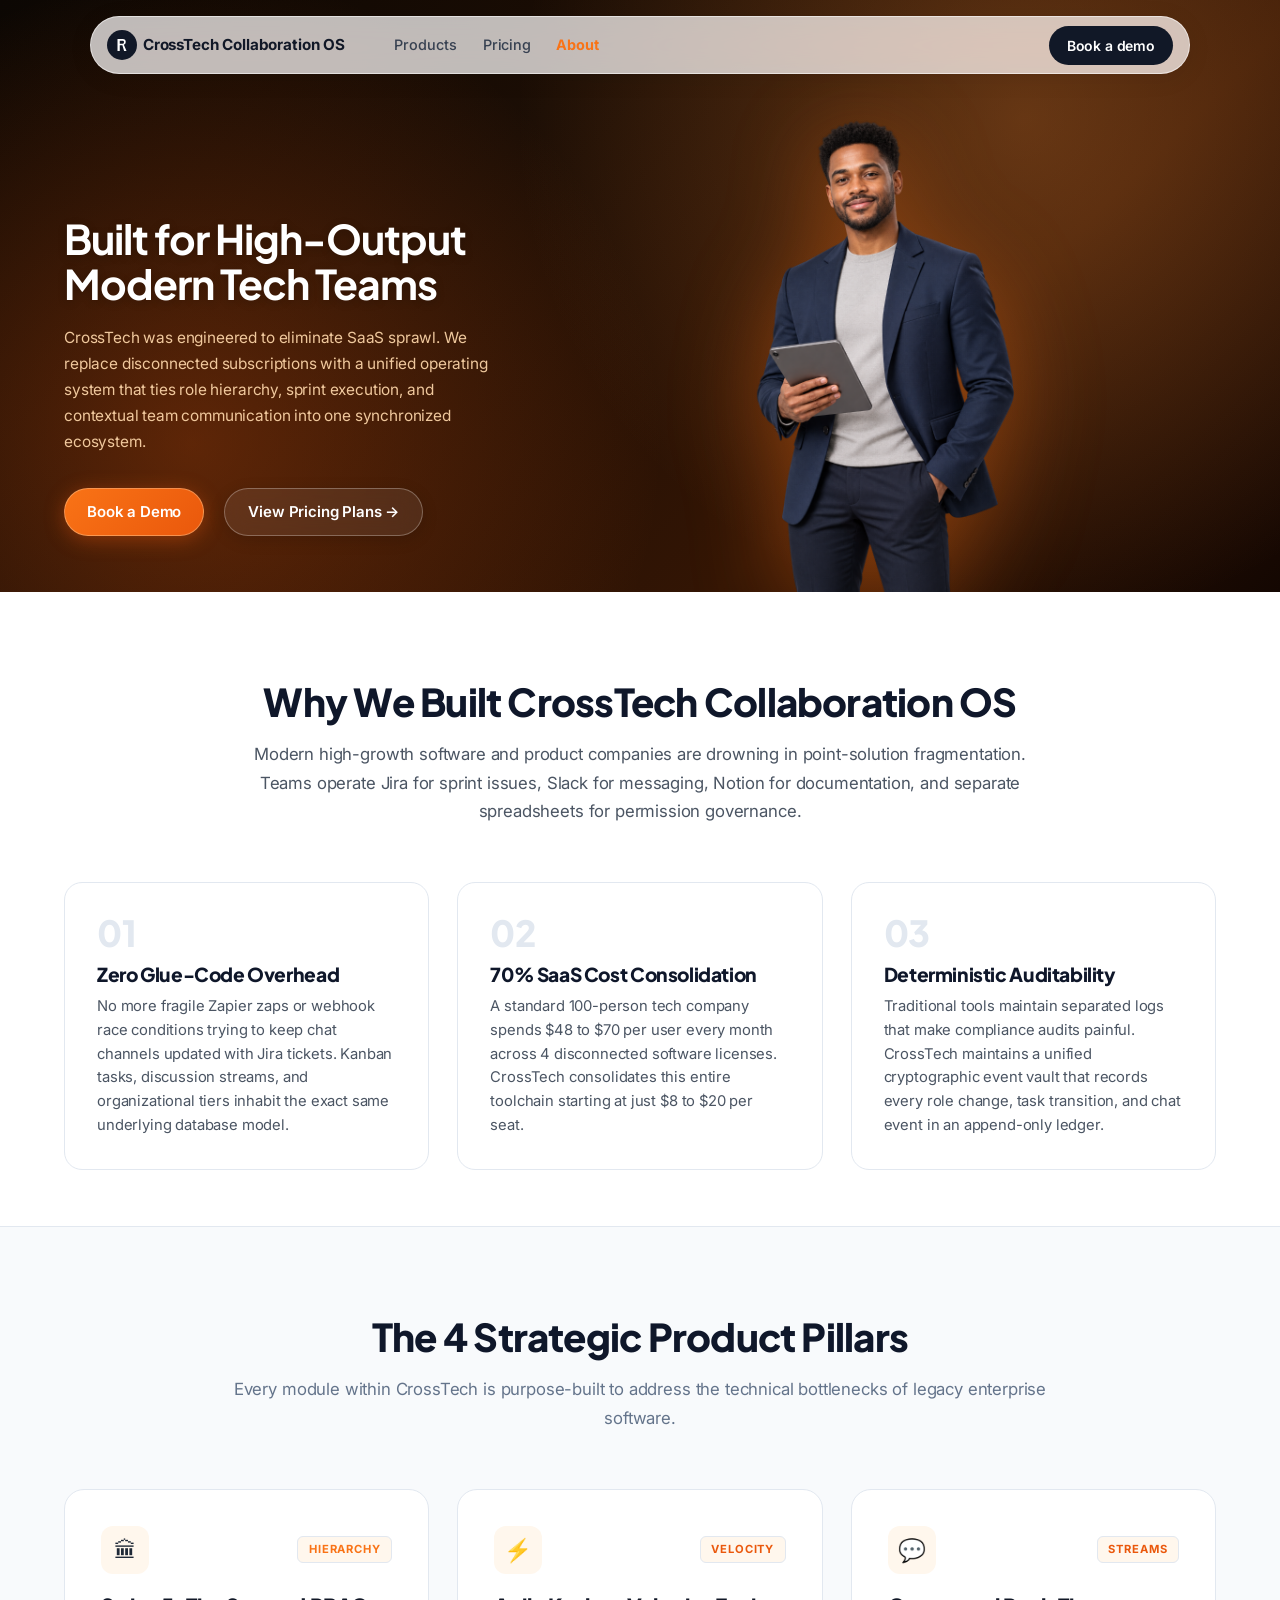
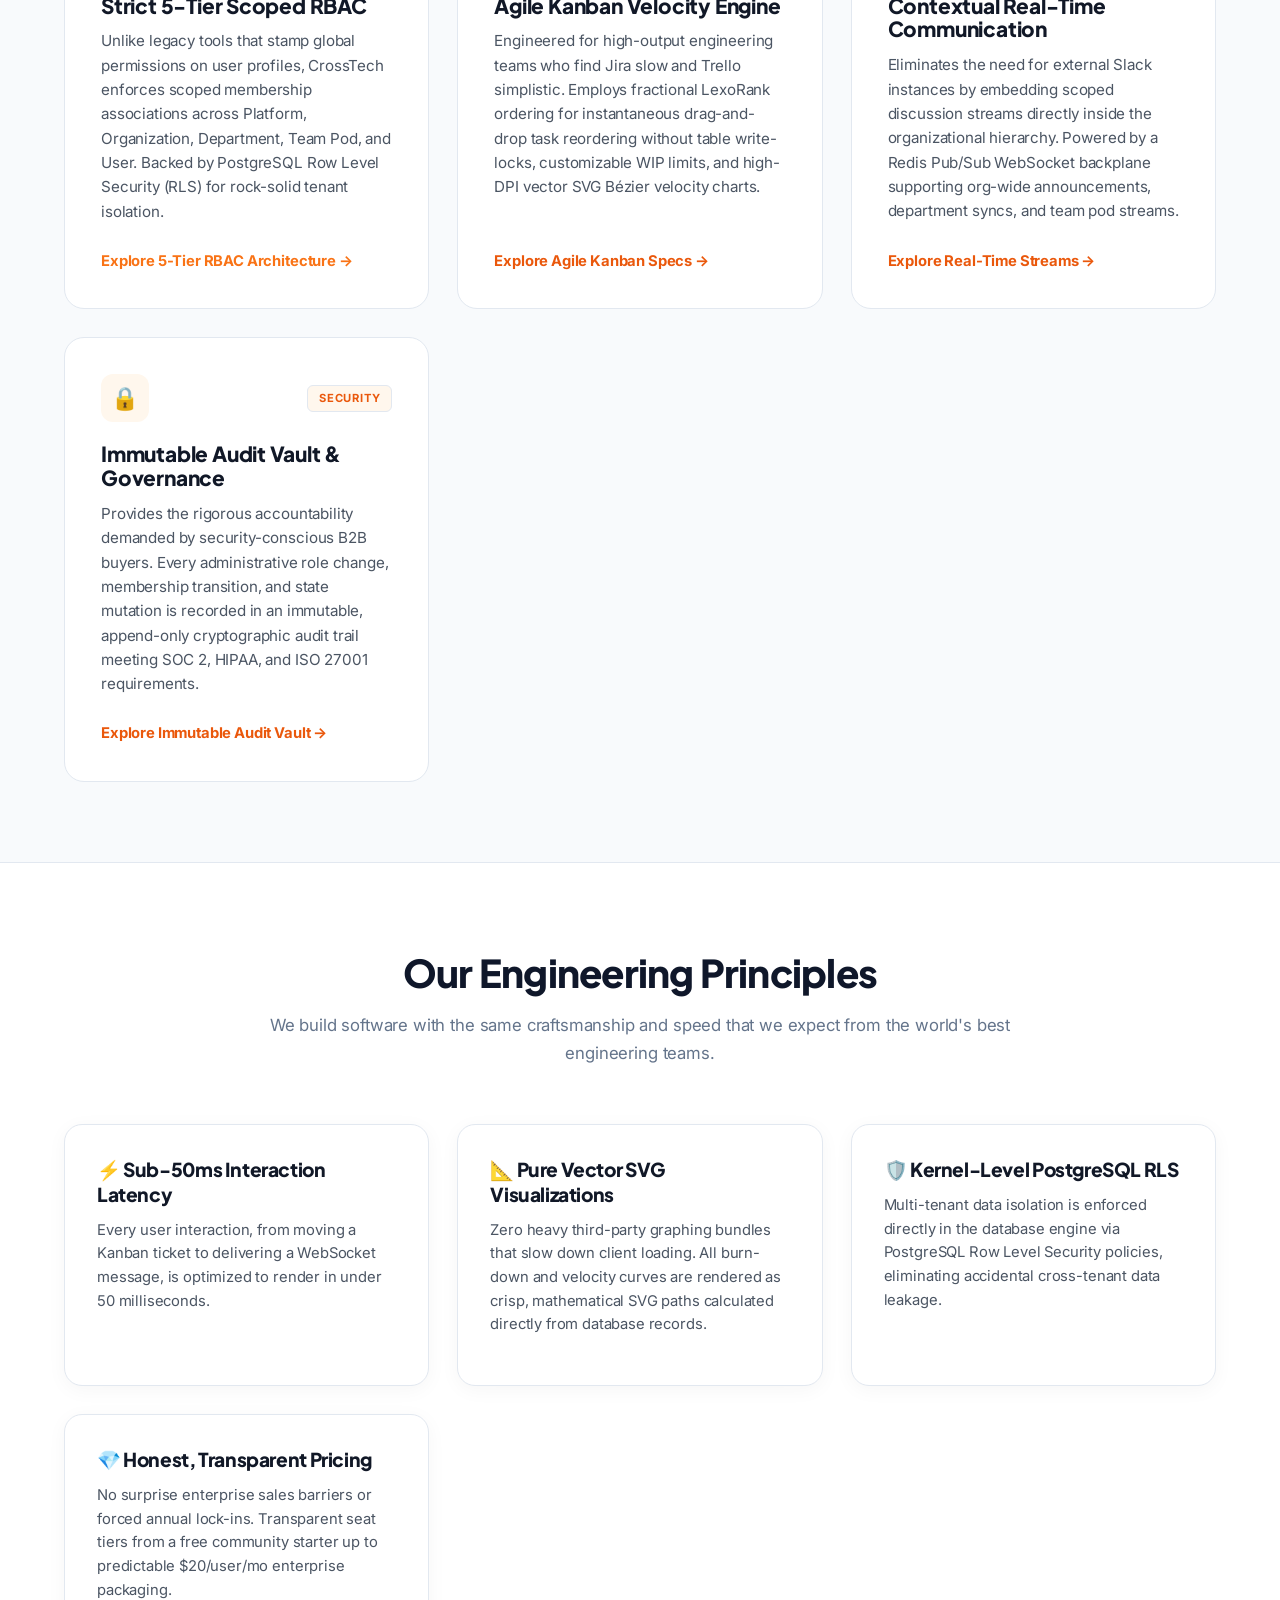
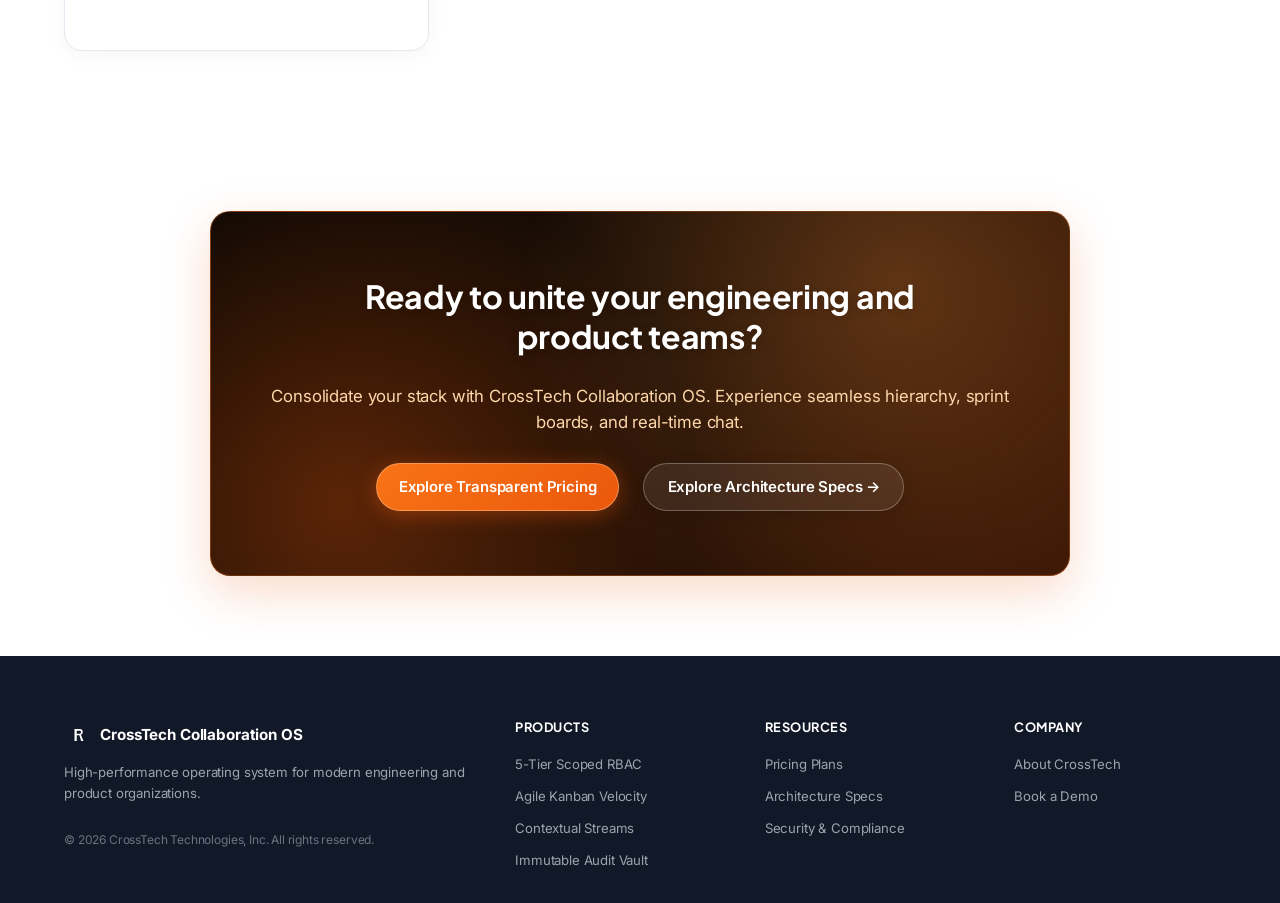
==== commit 37ee647a: "Standardize hero sections, unify navbar/footer, rewrite about page, and clean up obsolete modules" ====
--- a/about.html
+++ b/about.html
@@ -4,12 +4,11 @@
 <head>
   <meta charset="UTF-8" />
   <meta name="viewport" content="width=device-width, initial-scale=1.0" />
-  <title>ABOUT</title>
+  <title>About CrossTech Collaboration OS — The Operating System for Modern Tech Organizations</title>
+  <meta name="description" content="CrossTech Collaboration OS unifies hierarchical RBAC, high-velocity sprint Kanban, real-time contextual chat, and immutable audit governance in one workspace." />
   <link rel="preconnect" href="https://fonts.googleapis.com" />
   <link rel="preconnect" href="https://fonts.gstatic.com" crossorigin />
-  <link
-    href="https://fonts.googleapis.com/css2?family=Plus+Jakarta+Sans:ital,wght@0,300;0,400;0,500;0,600;0,700;0,800;1,400&family=Inter:wght@400;500;600&display=swap"
-    rel="stylesheet" />
+  <link href="https://fonts.googleapis.com/css2?family=Plus+Jakarta+Sans:ital,wght@0,300;0,400;0,500;0,600;0,700;0,800;1,400&family=Inter:wght@400;500;600;700&display=swap" rel="stylesheet" />
   <link rel="stylesheet" href="./styles.css" />
 </head>
 
@@ -18,7 +17,7 @@
   <!-- NAV -->
   <header class="nav-wrapper" id="navbar">
     <nav class="nav-inner container">
-      <a href="./index.html" class="nav-logo" aria-label="EmployeeOS Home">
+      <a href="index.html" class="nav-logo" aria-label="CrossTech Collaboration OS Home">
         <span class="logo-mark">
           <svg width="18" height="18" viewBox="0 0 24 24" fill="none" aria-hidden="true">
             <path
@@ -29,114 +28,46 @@
         <span class="logo-text">CrossTech Collaboration OS</span>
       </a>
       <ul class="nav-links" role="list">
-
-        <!-- PRODUCTS -->
         <li class="nav-item has-dropdown">
-          <button class="nav-btn" aria-haspopup="true" aria-expanded="false">Products <span
-              class="chevron">&#8964;</span></button>
+          <button class="nav-btn" aria-haspopup="true" aria-expanded="false">Products <span class="chevron">&#8964;</span></button>
           <div class="mega-menu mega-products" role="menu">
-            <div class="mega-body">
-              <div class="mega-left">
-                <p class="mega-section-label">CORE MODULES</p>
-                <div class="mega-cols">
+            <div class="mega-body" style="grid-template-columns: 1fr; max-width: 860px;">
+              <div class="mega-left" style="padding: 1.5rem 1.5rem; border-right: none;">
+                <p class="mega-section-label">STRATEGIC PILLARS</p>
+                <div class="mega-cols" style="grid-template-columns: repeat(2, 1fr); gap: 0.75rem;">
                   <a href="product/hierarchy.html" class="mega-item" role="menuitem">
-                    <span class="mega-ico" style="background:#fdf2f8;color:#be185d">...</span>
-                    <div><strong>5-Tier Scoped RBAC</strong>
-                      <p>Clean organizational hierarchy</p>
+                    <span class="mega-ico" style="background:#fff7ed;color:#f97316">🏛</span>
+                    <div><strong>Strict Scoped RBAC</strong>
+                      <p>5-tier cascaded org hierarchy</p>
                     </div>
                   </a>
                   <a href="product/kanban.html" class="mega-item" role="menuitem">
-                    <span class="mega-ico" style="background:#fdf2f8;color:#be185d">...</span>
-                    <div><strong>Agile Kanban</strong>
-                      <p>Fractional LexoRank Ordering</p>
+                    <span class="mega-ico" style="background:#fff7ed;color:#ea580c">⚡</span>
+                    <div><strong>Agile Kanban Velocity</strong>
+                      <p>Fractional LexoRank &amp; WIP limits</p>
                     </div>
                   </a>
                   <a href="product/communication.html" class="mega-item" role="menuitem">
-                    <span class="mega-ico" style="background:#fdf2f8;color:#be185d">...</span>
-                    <div><strong>Real-Time Streams</strong>
-                      <p>Contextual team communication</p>
+                    <span class="mega-ico" style="background:#fff7ed;color:#ea580c">💬</span>
+                    <div><strong>Contextual Streams</strong>
+                      <p>Real-time scoped WebSocket chat</p>
+                    </div>
+                  </a>
+                  <a href="product/audit.html" class="mega-item" role="menuitem">
+                    <span class="mega-ico" style="background:#fff7ed;color:#ea580c">🔒</span>
+                    <div><strong>Immutable Audit Vault</strong>
+                      <p>Cryptographic compliance logs</p>
                     </div>
                   </a>
                 </div>
               </div>
-              <div class="mega-right mega-right-services">
-                <p class="mega-section-label">SOLUTIONS</p>
-                <ul>
-                  <li><a href="solutions/engineering.html">For Engineering Leaders</a></li>
-                  <li><a href="solutions/product.html">For Product Managers</a></li>
-                  <li><a href="solutions/enterprise.html">For Founders &amp; Executives</a></li>
-                </ul>
-              </div>
             </div>
           </div>
         </li>
-
-        <li class="nav-item has-dropdown">
-          <button class="nav-btn" aria-haspopup="true" aria-expanded="false">Resources <span
-              class="chevron">&#8964;</span></button>
-          <div class="mega-menu mega-resources" role="menu">
-            <div class="mega-body">
-              <div class="mega-left">
-                <p class="mega-section-label">RESOURCE LIBRARY</p>
-                <div class="mega-cols">
-                  <a href="blog.html" class="mega-item" role="menuitem">
-                    <span class="mega-ico" style="background:#eff6ff;color:#2563eb"><svg width="16" height="16"
-                        viewBox="0 0 24 24" fill="none" stroke="currentColor" stroke-width="2">
-                        <path
-                          d="M4 19.5A2.5 2.5 0 0 1 6.5 17H20M4 4.5A2.5 2.5 0 0 1 6.5 2H20v20H6.5a2.5 2.5 0 0 1-2.5-2.5V4.5z" />
-                      </svg></span>
-                    <div><strong>Blog</strong>
-                      <p>Latest global employment insights &amp; guides</p>
-                    </div>
-                  </a>
-                  <a href="ask-an-expert.html" class="mega-item" role="menuitem">
-                    <span class="mega-ico" style="background:#eff6ff;color:#2563eb"><svg width="16" height="16"
-                        viewBox="0 0 24 24" fill="none" stroke="currentColor" stroke-width="2">
-                        <path d="M21 15a2 2 0 0 1-2 2H7l-4 4V5a2 2 0 0 1 2-2h14a2 2 0 0 1 2 2z" />
-                      </svg></span>
-                    <div><strong>Ask an Expert</strong>
-                      <p>Get answers to complex global HR questions</p>
-                    </div>
-                  </a>
-                  <a href="compliance-watchtower.html" class="mega-item" role="menuitem">
-                    <span class="mega-ico" style="background:#eff6ff;color:#2563eb"><svg width="16" height="16"
-                        viewBox="0 0 24 24" fill="none" stroke="currentColor" stroke-width="2">
-                        <path d="M12 22s8-4 8-10V5l-8-3-8 3v7c0 6 8 10 8 10z" />
-                      </svg></span>
-                    <div><strong>Compliance Watchtower</strong>
-                      <p>Stay ahead of evolving global labor laws</p>
-                    </div>
-                  </a>
-                </div>
-              </div>
-              <div class="mega-right">
-                <p class="mega-section-label">FEATURED BLOG</p>
-                <a href="blog/ultimate-eor-guide.html" class="mega-case-card" role="menuitem">
-                  <div class="mega-case-img blog-post-img">
-                    <img src="./images/"blog/eor-guide.png" alt="Featured: EOR Guide"
-                      style="width:100%;height:100%;object-fit:cover;" />
-                  </div>
-                  <span class="mega-case-text">The Ultimate Guide to Employer of Record (EOR) hiring in 2026.</span>
-                  <span class="mega-learn-more">Read article →</span>
-                </a>
-              </div>
-            </div>
-          </div>
-        </li>
-
         <li class="nav-item"><a href="pricing.html" class="nav-link">Pricing</a></li>
+        <li class="nav-item"><a href="about.html" class="nav-link" style="color:#f97316; font-weight:700;">About</a></li>
       </ul>
       <div class="nav-actions">
-        <div class="nav-lang">
-          <svg width="16" height="16" viewBox="0 0 24 24" fill="none" stroke="currentColor" stroke-width="2"
-            aria-hidden="true">
-            <circle cx="12" cy="12" r="10" />
-            <path
-              d="M2 12h20M12 2a15.3 15.3 0 0 1 4 10 15.3 15.3 0 0 1-4 10 15.3 15.3 0 0 1-4-10 15.3 15.3 0 0 1 4-10z" />
-          </svg>
-          <span>EN</span>
-          <span class="chevron">&#8964;</span>
-        </div>
         <a href="#demo" class="btn-nav-demo">Book a demo</a>
       </div>
       <button class="nav-mobile-toggle" aria-label="Open menu" aria-expanded="false">
@@ -149,383 +80,160 @@
   <section class="hero" id="hero">
     <div class="hero-inner container">
       <div class="hero-content">
-        <h1>The Operating System for<br>Modern Tech Organizations.</h1>
-        <p class="hero-sub">Unify hierarchical RBAC, high-velocity sprint Kanban, and real-time team streams in one pristine workspace.</p>
-        <div class="hero-ctas">
-          <a href="#demo" class="btn btn-demo">Start Free 14-Day Trial</a>
-          <a href="#sandbox" class="btn" style="background:transparent; border:1px solid rgba(255,255,255,0.3); color:white; margin-left:12px;">Watch 2-Min Demo</a>
+        <h1 style="font-size:clamp(2rem, 3.2vw, 2.85rem); margin-top:0;">Built for High-Output<br>Modern Tech Teams</h1>
+        <p class="hero-sub" style="max-width:440px;">CrossTech was engineered to eliminate SaaS sprawl. We replace disconnected subscriptions with a unified operating system that ties role hierarchy, sprint execution, and contextual team communication into one synchronized ecosystem.</p>
+        <div class="hero-ctas" style="margin-top:1.5rem;">
+          <a href="#demo" class="btn btn-demo">Book a Demo</a>
+          <a href="pricing.html" class="btn-secondary-glass">View Pricing Plans →</a>
         </div>
       </div>
       <div class="hero-visual" aria-hidden="true">
-        <img src="./images/"indexHero.png" alt="EmployeeOS Global Employment" class="hero-img" />
-      </div>
-    </div>
-  </section>
-
-  <!-- LOGO BAR -->
-  <section class="logo-bar" aria-label="Trusted by global companies">
-    <div class="container">
-      <p class="logo-bar-label">GLOBAL COMPANIES GROW WITH EMPLOYEEOS</p>
-      <div class="logo-track-wrap">
-        <div class="logo-track">
-          <span class="plogo">MIZUHO</span>
-          <span class="plogo">&#9632; Lovable</span>
-          <span class="plogo">box</span>
-          <span class="plogo">miro</span>
-          <span class="plogo">KFC</span>
-          <span class="plogo">&#9733; Heineken</span>
-          <span class="plogo">BYD</span>
-          <span class="plogo">&#9650; Vercel</span>
-          <span class="plogo">ANTHROPIC</span>
-          <span class="plogo">WORKDAY</span>
-          <span class="plogo">STRIPE</span>
-          <span class="plogo">NOTION</span>
-          <!-- duplicate for seamless loop -->
-          <span class="plogo">MIZUHO</span>
-          <span class="plogo">&#9632; Lovable</span>
-
-  <section class="hero" id="hero" style="padding-top: 140px; padding-bottom: 60px; min-height: auto;">
-    <div class="hero-inner container">
-      <div class="hero-content" style="max-width: 800px; margin: 0 auto; text-align: center;">
-        <h1 style="font-size: 3rem;">ABOUT</h1>
-        <p class="hero-sub">Deep dive into ABOUT features.</p>
-      </div>
-    </div>
-  </section>
-
-    <section class="section" style="padding: 100px 20px; text-align: center;">
-      <div class="container">
-        <h2 style="font-size: 2.5rem; margin-bottom: 20px;">ABOUT</h2>
-        <p style="font-size: 1.2rem; color: #475569; max-width: 700px; margin: 0 auto;">Enterprise-grade implementation of about configured with ONIX Executive Light-Mode and mathematical precision.</p>
-        <div style="margin-top: 60px; padding: 60px; background: white; border-radius: 16px; box-shadow: 0 4px 16px rgba(0,0,0,0.04);">
-          <p style="font-family: 'JetBrains Mono', monospace; color: #94a3b8;">// UI Component Module Loading...</p>
-        </div>
-      </div>
-    </section>
-  
-            <footer class="testi-person">
-              <img src="https://i.pravatar.cc/44?img=47" alt="Marisol Jiménez" />
-              <div>
-                <strong>Marisol Jiménez</strong>
-                <span>Head of People</span>
-              </div>
-            </footer>
-            <a href="#stories" class="testi-read-link">Read full customer story →</a>
-          </article>
-          <article class="testi-card">
-            <div class="testi-company">
-              <span class="testi-company-logo hp">&#8644;</span>
-              <strong>HomeProject</strong>
-            </div>
-            <blockquote>"We work with 460+ Contractors globally. I'd need to employ 5 or 6 people full time to keep on
-              top of compliance, administration and payroll. EmployeeOS has definitely been a time and money saver for
-              us."</blockquote>
-            <footer class="testi-person">
-              <img src="https://i.pravatar.cc/44?img=51" alt="Erik Sveen" />
-              <div>
-                <strong>Erik Sveen</strong>
-                <span>Founder and CEO of HomeProject</span>
-              </div>
-            </footer>
-            <a href="#stories" class="testi-read-link">Read full customer story →</a>
-          </article>
-          <article class="testi-card">
-            <div class="testi-company">
-              <span class="testi-company-logo se">&#9654;</span>
-              <strong>SEI Consulting</strong>
-            </div>
-            <blockquote>"We see EmployeeOS as a leading and trusted partner. Their expert support, streamlined our
-              processes and created more opportunities for growth and global HR operations."</blockquote>
-            <footer class="testi-person">
-              <img src="https://i.pravatar.cc/44?img=32" alt="Maria Shkaruppa" />
-              <div>
-                <strong>Maria Shkaruppa</strong>
-                <span>Senior Global Mobility Manager</span>
-              </div>
-            </footer>
-            <a href="#stories" class="testi-read-link">Read full customer story →</a>
-          </article>
-          <article class="testi-card">
-            <div class="testi-company">
-              <span class="testi-company-logo lm">&#8734;</span>
-              <strong>LukeMcK Inc</strong>
-            </div>
-            <blockquote>"If we had to manage everything in-house, it would cost us well over $500,000 more each year.
-              EmployeeOS has been a huge cost saving and burden reduction for our finance team."</blockquote>
-            <footer class="testi-person">
-              <img src="https://i.pravatar.cc/44?img=15" alt="Luke McKinlay" />
-              <div>
-                <strong>Luke McKinlay</strong>
-                <span>VP of Finance</span>
-              </div>
-            </footer>
-            <a href="#stories" class="testi-read-link">Read full customer story →</a>
-          </article>
-
-          <!-- Duplicated set for continuous conveyor belt loop -->
-          <article class="testi-card" aria-hidden="true">
-            <div class="testi-company">
-              <span class="testi-company-logo rt">&#9194;</span>
-              <strong>REVERSE TECH</strong>
-            </div>
-            <blockquote>"We run monthly, semi-monthly and hourly payroll in multiple different currencies around the
-              world and our Finance Manager has full visibility in a single platform. With EmployeeOS, you can make it
-              happen."</blockquote>
-            <footer class="testi-person">
-              <img src="https://i.pravatar.cc/44?img=47" alt="Marisol Jiménez" />
-              <div>
-                <strong>Marisol Jiménez</strong>
-                <span>Head of People</span>
-              </div>
-            </footer>
-            <a href="#stories" class="testi-read-link">Read full customer story →</a>
-          </article>
-          <article class="testi-card" aria-hidden="true">
-            <div class="testi-company">
-              <span class="testi-company-logo hp">&#8644;</span>
-              <strong>HomeProject</strong>
-            </div>
-            <blockquote>"We work with 460+ Contractors globally. I'd need to employ 5 or 6 people full time to keep on
-              top of compliance, administration and payroll. EmployeeOS has definitely been a time and money saver for
-              us."</blockquote>
-            <footer class="testi-person">
-              <img src="https://i.pravatar.cc/44?img=51" alt="Erik Sveen" />
-              <div>
-                <strong>Erik Sveen</strong>
-                <span>Founder and CEO of HomeProject</span>
-              </div>
-            </footer>
-            <a href="#stories" class="testi-read-link">Read full customer story →</a>
-          </article>
-          <article class="testi-card" aria-hidden="true">
-            <div class="testi-company">
-              <span class="testi-company-logo se">&#9654;</span>
-              <strong>SEI Consulting</strong>
-            </div>
-            <blockquote>"We see EmployeeOS as a leading and trusted partner. Their expert support, streamlined our
-              processes and created more opportunities for growth and global HR operations."</blockquote>
-            <footer class="testi-person">
-              <img src="https://i.pravatar.cc/44?img=32" alt="Maria Shkaruppa" />
-              <div>
-                <strong>Maria Shkaruppa</strong>
-                <span>Senior Global Mobility Manager</span>
-              </div>
-            </footer>
-            <a href="#stories" class="testi-read-link">Read full customer story →</a>
-          </article>
-          <article class="testi-card" aria-hidden="true">
-            <div class="testi-company">
-              <span class="testi-company-logo lm">&#8734;</span>
-              <strong>LukeMcK Inc</strong>
-            </div>
-            <blockquote>"If we had to manage everything in-house, it would cost us well over $500,000 more each year.
-              EmployeeOS has been a huge cost saving and burden reduction for our finance team."</blockquote>
-            <footer class="testi-person">
-              <img src="https://i.pravatar.cc/44?img=15" alt="Luke McKinlay" />
-              <div>
-                <strong>Luke McKinlay</strong>
-                <span>VP of Finance</span>
-              </div>
-            </footer>
-            <a href="#stories" class="testi-read-link">Read full customer story →</a>
-          </article>
-        </div>
-      </div>
-      <div class="testi-footer-cta">
-        <a href="#stories" class="btn btn-pill-outline">Hear from our customers →</a>
-      </div>
-    </div>
-  </section>
-
-  <!-- CTA BANNER (ref3) -->
-  <section class="cta-banner section" id="cta">
+        <img src="images/crosstechindex.png" alt="CrossTech Collaboration OS Workspace" class="hero-img" style="max-height:480px; object-fit:contain; filter:drop-shadow(0 20px 45px rgba(249, 115, 22, 0.4));" />
+      </div>
+    </div>
+  </section>
+
+  <!-- THE ORIGIN & PROBLEM SOLVED -->
+  <section class="section" style="padding: 5rem 0 3.5rem;">
+    <div class="container">
+      <div style="text-align:center; max-width:780px; margin:0 auto 3.5rem;">
+        <h2 style="font-size:clamp(1.85rem, 3vw, 2.4rem); font-weight:800; color:#0f172a; margin-top:0.5rem;">Why We Built CrossTech Collaboration OS</h2>
+        <p style="color:#4b5563; font-size:1.05rem; line-height:1.7; margin-top:1rem;">Modern high-growth software and product companies are drowning in point-solution fragmentation. Teams operate Jira for sprint issues, Slack for messaging, Notion for documentation, and separate spreadsheets for permission governance.</p>
+      </div>
+
+      <div class="moats-grid">
+        <div class="moat-card">
+          <div class="moat-number">01</div>
+          <h3>Zero Glue-Code Overhead</h3>
+          <p>No more fragile Zapier zaps or webhook race conditions trying to keep chat channels updated with Jira tickets. Kanban tasks, discussion streams, and organizational tiers inhabit the exact same underlying database model.</p>
+        </div>
+
+        <div class="moat-card">
+          <div class="moat-number">02</div>
+          <h3>70% SaaS Cost Consolidation</h3>
+          <p>A standard 100-person tech company spends $48 to $70 per user every month across 4 disconnected software licenses. CrossTech consolidates this entire toolchain starting at just $8 to $20 per seat.</p>
+        </div>
+
+        <div class="moat-card">
+          <div class="moat-number">03</div>
+          <h3>Deterministic Auditability</h3>
+          <p>Traditional tools maintain separated logs that make compliance audits painful. CrossTech maintains a unified cryptographic event vault that records every role change, task transition, and chat event in an append-only ledger.</p>
+        </div>
+      </div>
+    </div>
+  </section>
+
+  <!-- 4 STRATEGIC ARCHITECTURAL PILLARS -->
+  <section class="section" style="background:#f8fafc; padding: 5rem 0; border-top:1px solid #e2e8f0; border-bottom:1px solid #e2e8f0;">
+    <div class="container">
+      <div style="text-align:center; max-width:820px; margin:0 auto 3.5rem;">
+        <h2 style="font-size:clamp(1.85rem, 3vw, 2.4rem); font-weight:800; color:#0f172a; margin-top:0.5rem;">The 4 Strategic Product Pillars</h2>
+        <p style="color:#64748b; font-size:1.05rem; line-height:1.7; margin-top:1rem;">Every module within CrossTech is purpose-built to address the technical bottlenecks of legacy enterprise software.</p>
+      </div>
+
+      <div class="pillars-grid">
+        <!-- Pillar 1: Scoped RBAC -->
+        <div class="pillar-card">
+          <div class="pillar-header-row">
+            <div class="pillar-icon-box" style="background:#fff7ed; font-size:1.4rem;">🏛</div>
+            <span class="pillar-tag" style="background:#fff7ed; color:#f97316;">HIERARCHY</span>
+          </div>
+          <h3>Strict 5-Tier Scoped RBAC</h3>
+          <p>Unlike legacy tools that stamp global permissions on user profiles, CrossTech enforces scoped membership associations across Platform, Organization, Department, Team Pod, and User. Backed by PostgreSQL Row Level Security (RLS) for rock-solid tenant isolation.</p>
+          <div style="margin-top:auto;">
+            <a href="product/hierarchy.html" style="color:#f97316; font-weight:700; font-size:0.925rem; text-decoration:none;">Explore 5-Tier RBAC Architecture →</a>
+          </div>
+        </div>
+
+        <!-- Pillar 2: Kanban Velocity -->
+        <div class="pillar-card">
+          <div class="pillar-header-row">
+            <div class="pillar-icon-box" style="background:#fff7ed; font-size:1.4rem;">⚡</div>
+            <span class="pillar-tag" style="background:#fff7ed; color:#ea580c;">VELOCITY</span>
+          </div>
+          <h3>Agile Kanban Velocity Engine</h3>
+          <p>Engineered for high-output engineering teams who find Jira slow and Trello simplistic. Employs fractional LexoRank ordering for instantaneous drag-and-drop task reordering without table write-locks, customizable WIP limits, and high-DPI vector SVG Bézier velocity charts.</p>
+          <div style="margin-top:auto;">
+            <a href="product/kanban.html" style="color:#ea580c; font-weight:700; font-size:0.925rem; text-decoration:none;">Explore Agile Kanban Specs →</a>
+          </div>
+        </div>
+
+        <!-- Pillar 3: Contextual Streams -->
+        <div class="pillar-card">
+          <div class="pillar-header-row">
+            <div class="pillar-icon-box" style="background:#fff7ed; font-size:1.4rem;">💬</div>
+            <span class="pillar-tag" style="background:#fff7ed; color:#ea580c;">STREAMS</span>
+          </div>
+          <h3>Contextual Real-Time Communication</h3>
+          <p>Eliminates the need for external Slack instances by embedding scoped discussion streams directly inside the organizational hierarchy. Powered by a Redis Pub/Sub WebSocket backplane supporting org-wide announcements, department syncs, and team pod streams.</p>
+          <div style="margin-top:auto;">
+            <a href="product/communication.html" style="color:#ea580c; font-weight:700; font-size:0.925rem; text-decoration:none;">Explore Real-Time Streams →</a>
+          </div>
+        </div>
+
+        <!-- Pillar 4: Audit Vault -->
+        <div class="pillar-card">
+          <div class="pillar-header-row">
+            <div class="pillar-icon-box" style="background:#fff7ed; font-size:1.4rem;">🔒</div>
+            <span class="pillar-tag" style="background:#fff7ed; color:#ea580c;">SECURITY</span>
+          </div>
+          <h3>Immutable Audit Vault &amp; Governance</h3>
+          <p>Provides the rigorous accountability demanded by security-conscious B2B buyers. Every administrative role change, membership transition, and state mutation is recorded in an immutable, append-only cryptographic audit trail meeting SOC 2, HIPAA, and ISO 27001 requirements.</p>
+          <div style="margin-top:auto;">
+            <a href="product/audit.html" style="color:#ea580c; font-weight:700; font-size:0.925rem; text-decoration:none;">Explore Immutable Audit Vault →</a>
+          </div>
+        </div>
+      </div>
+    </div>
+  </section>
+
+  <!-- ENGINEERING VALUES -->
+  <section class="section" style="padding: 5rem 0;">
+    <div class="container">
+      <div style="text-align:center; max-width:760px; margin:0 auto 3.5rem;">
+        <h2 style="font-size:clamp(1.85rem, 3vw, 2.4rem); font-weight:800; color:#0f172a; margin-top:0.5rem;">Our Engineering Principles</h2>
+        <p style="color:#64748b; font-size:1.05rem; line-height:1.7; margin-top:1rem;">We build software with the same craftsmanship and speed that we expect from the world's best engineering teams.</p>
+      </div>
+
+      <div class="chaos-cards-grid">
+        <div class="chaos-card">
+          <h3 style="font-size:1.2rem; font-weight:800;">⚡ Sub-50ms Interaction Latency</h3>
+          <p style="color:#4b5563; font-size:0.925rem; line-height:1.6;">Every user interaction, from moving a Kanban ticket to delivering a WebSocket message, is optimized to render in under 50 milliseconds.</p>
+        </div>
+
+        <div class="chaos-card">
+          <h3 style="font-size:1.2rem; font-weight:800;">📐 Pure Vector SVG Visualizations</h3>
+          <p style="color:#4b5563; font-size:0.925rem; line-height:1.6;">Zero heavy third-party graphing bundles that slow down client loading. All burn-down and velocity curves are rendered as crisp, mathematical SVG paths calculated directly from database records.</p>
+        </div>
+
+        <div class="chaos-card">
+          <h3 style="font-size:1.2rem; font-weight:800;">🛡️ Kernel-Level PostgreSQL RLS</h3>
+          <p style="color:#4b5563; font-size:0.925rem; line-height:1.6;">Multi-tenant data isolation is enforced directly in the database engine via PostgreSQL Row Level Security policies, eliminating accidental cross-tenant data leakage.</p>
+        </div>
+
+        <div class="chaos-card">
+          <h3 style="font-size:1.2rem; font-weight:800;">💎 Honest, Transparent Pricing</h3>
+          <p style="color:#4b5563; font-size:0.925rem; line-height:1.6;">No surprise enterprise sales barriers or forced annual lock-ins. Transparent seat tiers from a free community starter up to predictable $20/user/mo enterprise packaging.</p>
+        </div>
+      </div>
+    </div>
+  </section>
+
+  <!-- CTA BANNER -->
+  <section class="cta-banner section" id="demo">
     <div class="container">
       <div class="cta-card">
-        <h2>Hiring internationally, converting contractors, or consolidating payroll? Talk to our team.</h2>
-        <a href="#demo" class="btn btn-demo">Book a demo</a>
-      </div>
-    </div>
-  </section>
-
-  <!-- ── FAQ ── -->
-  <section class="home-faq section" id="faq" aria-labelledby="faq-headline">
-    <div class="container home-faq-inner">
-      <div class="home-faq-header">
-        <h2 id="faq-headline">Frequently Asked Questions</h2>
-        <p>Everything you need to know about EmployeeOS. Can't find the answer? <a href="#contact"
-            class="faq-contact-link">Reach out to our team.</a></p>
-      </div>
-      <div class="home-faq-list" role="list">
-
-        <div class="hfaq-item open" role="listitem">
-          <button class="hfaq-q" aria-expanded="true">
-            <span>Do you require deposits or accruals?</span>
-            <span class="hfaq-icon" aria-hidden="true">
-              <svg width="18" height="18" viewBox="0 0 24 24" fill="none" stroke="currentColor" stroke-width="2.5">
-                <polyline points="6 9 12 15 18 9" />
-              </svg>
-            </span>
-          </button>
-          <div class="hfaq-a">
-            <p>We collect reserve payments only in rare, high-risk circumstances. Other EOR providers charge additional
-              deposits for PTO above the legal minimum, removing probation periods, incentive plans, and monthly
-              severance accruals. We don't. No upfront deposits required to get started.</p>
-          </div>
-        </div>
-
-        <div class="hfaq-item" role="listitem">
-          <button class="hfaq-q" aria-expanded="false">
-            <span>How does EmployeeOS prevent misclassification risk?</span>
-            <span class="hfaq-icon" aria-hidden="true">
-              <svg width="18" height="18" viewBox="0 0 24 24" fill="none" stroke="currentColor" stroke-width="2.5">
-                <polyline points="6 9 12 15 18 9" />
-              </svg>
-            </span>
-          </button>
-          <div class="hfaq-a">
-            <p>Our AI-powered Contractor of Record service continuously monitors contractor relationships for
-              misclassification signals. When risk is detected, we generate compliant reclassification workflows and
-              alert your HR team with a clear action plan — before regulators do.</p>
-          </div>
-        </div>
-
-        <div class="hfaq-item" role="listitem">
-          <button class="hfaq-q" aria-expanded="false">
-            <span>Does EmployeeOS require a minimum number of employees?</span>
-            <span class="hfaq-icon" aria-hidden="true">
-              <svg width="18" height="18" viewBox="0 0 24 24" fill="none" stroke="currentColor" stroke-width="2.5">
-                <polyline points="6 9 12 15 18 9" />
-              </svg>
-            </span>
-          </button>
-          <div class="hfaq-a">
-            <p>No. You can start with a single employee or contractor in a single country. Pricing scales with your team
-              — you only pay for active employees and contractors each month. There are no platform fees or seat
-              minimums.</p>
-          </div>
-        </div>
-
-        <div class="hfaq-item" role="listitem">
-          <button class="hfaq-q" aria-expanded="false">
-            <span>How do you handle currency conversions and FX rates?</span>
-            <span class="hfaq-icon" aria-hidden="true">
-              <svg width="18" height="18" viewBox="0 0 24 24" fill="none" stroke="currentColor" stroke-width="2.5">
-                <polyline points="6 9 12 15 18 9" />
-              </svg>
-            </span>
-          </button>
-          <div class="hfaq-a">
-            <p>EmployeeOS uses competitive mid-market exchange rates with a transparent conversion fee. We process
-              payments in the employee's local currency so there are no hidden FX markups on your invoices. All rates
-              are shown clearly before you approve each payroll run.</p>
-          </div>
-        </div>
-
-        <div class="hfaq-item" role="listitem">
-          <button class="hfaq-q" aria-expanded="false">
-            <span>What payment methods do you accept?</span>
-            <span class="hfaq-icon" aria-hidden="true">
-              <svg width="18" height="18" viewBox="0 0 24 24" fill="none" stroke="currentColor" stroke-width="2.5">
-                <polyline points="6 9 12 15 18 9" />
-              </svg>
-            </span>
-          </button>
-          <div class="hfaq-a">
-            <p>We accept all major payment methods: Credit/Debit Cards (Visa, Mastercard, Amex), Wire transfer, ACH,
-              SEPA, and Bank Transfer. Contractor payouts are processed via Stripe Connect. All payments are secured
-              with industry-standard encryption.</p>
-          </div>
-        </div>
-
-        <div class="hfaq-item" role="listitem">
-          <button class="hfaq-q" aria-expanded="false">
-            <span>Does EmployeeOS charge any platform or setup fees?</span>
-            <span class="hfaq-icon" aria-hidden="true">
-              <svg width="18" height="18" viewBox="0 0 24 24" fill="none" stroke="currentColor" stroke-width="2.5">
-                <polyline points="6 9 12 15 18 9" />
-              </svg>
-            </span>
-          </button>
-          <div class="hfaq-a">
-            <p>No platform fees, no setup fees, no onboarding fees. You pay only the flat monthly rate per employee or
-              contractor. Every invoice is itemized so you can see exactly what you're paying for.</p>
-          </div>
-        </div>
-
-        <div class="hfaq-item" role="listitem">
-          <button class="hfaq-q" aria-expanded="false">
-            <span>How fast can we onboard an international employee?</span>
-            <span class="hfaq-icon" aria-hidden="true">
-              <svg width="18" height="18" viewBox="0 0 24 24" fill="none" stroke="currentColor" stroke-width="2.5">
-                <polyline points="6 9 12 15 18 9" />
-              </svg>
-            </span>
-          </button>
-          <div class="hfaq-a">
-            <p>Our average onboarding time is 2.3 days. Standard EOR providers take 30+ days. We've built our own legal
-              entities in every country we operate, so there's no third-party broker delay — your employee can be
-              contracted and ready to start within days of signing.</p>
-          </div>
-        </div>
-
-        <div class="hfaq-item" role="listitem">
-          <button class="hfaq-q" aria-expanded="false">
-            <span>Is our data secure and compliant?</span>
-            <span class="hfaq-icon" aria-hidden="true">
-              <svg width="18" height="18" viewBox="0 0 24 24" fill="none" stroke="currentColor" stroke-width="2.5">
-                <polyline points="6 9 12 15 18 9" />
-              </svg>
-            </span>
-          </button>
-          <div class="hfaq-a">
-            <p>Yes. EmployeeOS is SOC 2 Type II certified, ISO 27001 certified, and GDPR aligned. All data is encrypted
-              in transit and at rest. Employment data belongs to you — we never share it with third parties or use it to
-              train AI models.</p>
-          </div>
-        </div>
-
-        <div class="hfaq-item" role="listitem">
-          <button class="hfaq-q" aria-expanded="false">
-            <span>Can employees access their own payslips and documents?</span>
-            <span class="hfaq-icon" aria-hidden="true">
-              <svg width="18" height="18" viewBox="0 0 24 24" fill="none" stroke="currentColor" stroke-width="2.5">
-                <polyline points="6 9 12 15 18 9" />
-              </svg>
-            </span>
-          </button>
-          <div class="hfaq-a">
-            <p>Yes. Every employee gets their own EmployeeOS dashboard with access to payslips, contracts, benefit
-              enrolment, time-off requests, and expense submissions. No email chains, no PDFs over WhatsApp — everything
-              in one place.</p>
-          </div>
-        </div>
-
-        <div class="hfaq-item" role="listitem">
-          <button class="hfaq-q" aria-expanded="false">
-            <span>Do you offer customer support?</span>
-            <span class="hfaq-icon" aria-hidden="true">
-              <svg width="18" height="18" viewBox="0 0 24 24" fill="none" stroke="currentColor" stroke-width="2.5">
-                <polyline points="6 9 12 15 18 9" />
-              </svg>
-            </span>
-          </button>
-          <div class="hfaq-a">
-            <p>Yes. Every plan includes a dedicated onboarding specialist and access to our global support team. EOR
-              customers get a named in-house HR and legal contact in each country they hire in. Support is available
-              24/7 via your EmployeeOS dashboard.</p>
-          </div>
-        </div>
-
-      </div>
-
-      <div class="hfaq-still">
-        <p>Still have questions?</p>
-        <a href="#contact" class="btn btn-demo">Contact Our Team →</a>
-      </div>
-    </div>
-  </section>
-
-  <!-- ── FOOTER ── -->
+        <h2>Ready to unite your engineering and product teams?</h2>
+        <p style="color:#fed7aa; font-size:1.05rem; margin-top:0.75rem; margin-bottom:1.75rem;">Consolidate your stack with CrossTech Collaboration OS. Experience seamless hierarchy, sprint boards, and real-time chat.</p>
+        <div style="display:flex; justify-content:center; gap:1rem; flex-wrap:wrap;">
+          <a href="pricing.html" class="btn btn-demo">Explore Transparent Pricing</a>
+          <a href="product/hierarchy.html" class="btn-secondary-glass">Explore Architecture Specs →</a>
+        </div>
+      </div>
+    </div>
+  </section>
+
+  <!-- FOOTER -->
   <footer class="site-footer">
     <div class="container footer-inner">
       <div class="footer-col footer-brand">
@@ -535,57 +243,39 @@
                 d="M6 4h7a4 4 0 0 1 4 4 4 4 0 0 1-2.5 3.7L18 20h-3.2l-2.3-7.8H9V20H6V4zm3 2.4v3.8h4a1.6 1.6 0 0 0 1.6-1.9A1.6 1.6 0 0 0 13 6.4H9z"
                 fill="white" />
             </svg></span>
-          <span class="logo-text">EmployeeOS</span>
+          <span class="logo-text">CrossTech Collaboration OS</span>
         </a>
-        <p class="footer-tagline">Global employment infrastructure for modern businesses.</p>
-        <p class="footer-copy">&#xa9; 2026 EmployeeOS Technology, Inc. All rights reserved.</p>
+        <p class="footer-tagline">High-performance operating system for modern engineering and product organizations.</p>
+        <p class="footer-copy">&#xa9; 2026 CrossTech Technologies, Inc. All rights reserved.</p>
       </div>
       <div class="footer-col">
         <h4>Products</h4>
         <ul>
-          <li><a href="global-payroll.html">Global Payroll</a></li>
-          <li><a href="employer-of-record.html">Employer of Record</a></li>
-          <li><a href="contractor-management.html">Contractor Management</a></li>
-          <li><a href="#">HR Management</a></li>
-          <li><a href="benefits.html">Benefits</a></li>
-          <li><a href="peo.html">PEO</a></li>
+          <li><a href="product/hierarchy.html">5-Tier Scoped RBAC</a></li>
+          <li><a href="product/kanban.html">Agile Kanban Velocity</a></li>
+          <li><a href="product/communication.html">Contextual Streams</a></li>
+          <li><a href="product/audit.html">Immutable Audit Vault</a></li>
+        </ul>
+      </div>
+      <div class="footer-col">
+        <h4>Resources</h4>
+        <ul>
+          <li><a href="pricing.html">Pricing Plans</a></li>
+          <li><a href="product/hierarchy.html">Architecture Specs</a></li>
+          <li><a href="product/audit.html">Security &amp; Compliance</a></li>
         </ul>
       </div>
       <div class="footer-col">
         <h4>Company</h4>
         <ul>
-          <li><a href="#">About</a></li>
-          <li><a href="#">Careers</a></li>
-          <li><a href="blog.html">Blog</a></li>
-          <li><a href="#">Press</a></li>
-          <li><a href="#">Partners</a></li>
+          <li><a href="about.html">About CrossTech</a></li>
+          <li><a href="#demo">Book a Demo</a></li>
         </ul>
       </div>
-      <div class="footer-col">
-        <h4>Resources</h4>
-        <ul>
-          <li><a href="#">Country Guides</a></li>
-          <li><a href="#">HR Glossary</a></li>
-          <li><a href="#">Cost Calculator</a></li>
-          <li><a href="#">Webinars</a></li>
-          <li><a href="#">Customer Stories</a></li>
-        </ul>
-      </div>
-      <div class="footer-col">
-        <h4>Legal</h4>
-        <ul>
-          <li><a href="#">Terms of Service</a></li>
-          <li><a href="#">Privacy Policy</a></li>
-          <li><a href="#">Cookie Policy</a></li>
-          <li><a href="#">Security</a></li>
-        </ul>
-      </div>
     </div>
   </footer>
 
-  <script src="https://cdnjs.cloudflare.com/ajax/libs/three.js/r128/three.min.js"></script>
-  <script src="globe-3d.js"></script>
-  <script src="./app.js"></script>
+  <script src="app.js"></script>
 </body>
 
 </html>
--- a/styles.css
+++ b/styles.css
@@ -1,4 +1,4 @@
-/* ================================================================
+﻿/* ================================================================
    EmployeeOS — Styles matching Remote.com reference design
    ================================================================ */
 
@@ -11,8 +11,12 @@
 }
 
 :root {
-  --blue: #2563eb;
-  --blue-hover: #1d4ed8;
+  --blue: #f97316;
+  --orange: #f97316;
+  --orange-hover: #ea580c;
+  --orange-light: #fff7ed;
+  --orange-border: #fed7aa;
+  --blue-hover: #ea580c;
   --black: #0a0a0a;
   --near-black: #111827;
   --gray-900: #1f2937;
@@ -24,7 +28,7 @@
   --gray-50: #f9fafb;
   --white: #ffffff;
   --green: #16a34a;
-  --red-label: #be123c;
+  --red-label: #ea580c;
   --navy: #0f172a;
   --navy-card: #1e3a5f;
   --font: 'PP Mori', 'Plus Jakarta Sans', Inter, -apple-system, BlinkMacSystemFont, 'Segoe UI', Roboto, sans-serif;
@@ -474,7 +478,7 @@
   display: inline-block;
   font-size: .6rem;
   font-weight: 700;
-  background: #7c3aed;
+  background: #ea580c;
   color: white;
   padding: .1rem .45rem;
   border-radius: 100px;
@@ -566,7 +570,7 @@
 
 /* Blog post visual in resources */
 .blog-post-img {
-  background: linear-gradient(135deg, #1e1b4b 0%, #312e81 50%, #1d4ed8 100%);
+  background: linear-gradient(135deg, #1e1b4b 0%, #312e81 50%, #ea580c 100%);
 }
 
 .blog-post-visual {
@@ -577,7 +581,7 @@
   display: flex;
   align-items: center;
   justify-content: center;
-  box-shadow: 0 0 20px rgba(37, 99, 235, .4);
+  box-shadow: 0 0 20px rgba(234, 88, 12, .4);
 }
 
 .blog-r-logo {
@@ -610,10 +614,10 @@
    HERO
    ================================================================ */
 .hero {
-  /* High-end tech & AI SaaS Deep Violet & Purple Gradient */
-  background: radial-gradient(circle at 80% 20%, rgba(192, 132, 252, 0.22) 0%, transparent 45%),
-    radial-gradient(circle at 15% 75%, rgba(147, 51, 234, 0.28) 0%, transparent 40%),
-    linear-gradient(135deg, #0b0718 0%, #17092c 35%, #2a0d4a 70%, #150728 100%);
+  /* High-end tech & AI SaaS Deep Amber & Fiery Orange Gradient */
+  background: radial-gradient(circle at 80% 20%, rgba(251, 146, 60, 0.28) 0%, transparent 45%),
+    radial-gradient(circle at 15% 75%, rgba(234, 88, 12, 0.32) 0%, transparent 40%),
+    linear-gradient(135deg, #0c0703 0%, #1c0e05 35%, #331504 70%, #140702 100%);
   position: relative;
   min-height: 520px;
   display: flex;
@@ -647,7 +651,7 @@
 
 .hero-sub {
   font-size: .9625rem;
-  color: #e9d5ff;
+  color: #fed7aa;
   line-height: 1.7;
   margin-bottom: 2rem;
   max-width: 370px;
@@ -661,17 +665,17 @@
 }
 
 .hero .btn-demo {
-  background: linear-gradient(135deg, #a855f7 0%, #7c3aed 100%);
+  background: linear-gradient(135deg, #f97316 0%, #ea580c 100%);
   color: #ffffff;
-  border: 1px solid rgba(216, 180, 254, 0.4);
-  box-shadow: 0 4px 20px rgba(168, 85, 247, 0.4);
+  border: 1px solid rgba(254, 215, 170, 0.4);
+  box-shadow: 0 4px 20px rgba(234, 88, 12, 0.4);
   transition: all var(--t);
 }
 
 .hero .btn-demo:hover {
-  background: linear-gradient(135deg, #b566ff 0%, #8b46ff 100%);
+  background: linear-gradient(135deg, #fb923c 0%, #ea580c 100%);
   transform: translateY(-2px);
-  box-shadow: 0 8px 28px rgba(168, 85, 247, 0.6);
+  box-shadow: 0 8px 28px rgba(234, 88, 12, 0.6);
 }
 
 .hero .btn-signup {
@@ -710,13 +714,13 @@
   display: block;
   margin-bottom: 0;
   vertical-align: bottom;
-  filter: drop-shadow(0 16px 40px rgba(124, 58, 237, 0.35));
+  filter: drop-shadow(0 16px 40px rgba(234, 88, 12, 0.35));
   transition: transform 0.3s ease, filter 0.3s ease;
 }
 
 .hero-img:hover {
   transform: translateY(-4px);
-  filter: drop-shadow(0 22px 50px rgba(168, 85, 247, 0.45));
+  filter: drop-shadow(0 22px 50px rgba(249, 115, 22, 0.45));
 }
 
 .globe-wrap {
@@ -749,7 +753,7 @@
   height: 100% !important;
   display: block;
   outline: none;
-  filter: drop-shadow(0 20px 40px rgba(37, 99, 235, 0.18));
+  filter: drop-shadow(0 20px 40px rgba(234, 88, 12, 0.18));
 }
 
 /* Floating cards — match Remote.com reference card positions */
@@ -792,7 +796,7 @@
 
 .hcard-amount {
   font-weight: 700;
-  color: #be123c;
+  color: #ea580c;
   font-size: .775rem;
   background: #fff1f2;
   padding: .15rem .4rem;
@@ -983,7 +987,7 @@
 }
 
 .purple-highlight {
-  color: #a855f7;
+  color: #ea580c;
   font-weight: 800;
 }
 
@@ -1027,9 +1031,9 @@
 
 /* Active Role Tab - Purple Theme (matching image screenshot) */
 .role-tab.active {
-  border: 2px solid #a855f7 !important;
-  background: linear-gradient(180deg, #faf5ff 0%, #ffffff 100%) !important;
-  box-shadow: 0 8px 24px rgba(168, 85, 247, 0.18) !important;
+  border: 2px solid #f97316 !important;
+  background: linear-gradient(180deg, #fff7ed 0%, #ffffff 100%) !important;
+  box-shadow: 0 8px 24px rgba(249, 115, 22, 0.18) !important;
 }
 
 .role-avatar-card {
@@ -1072,7 +1076,7 @@
 }
 
 .role-tab.active .role-label {
-  color: #a855f7;
+  color: #f97316;
   font-weight: 800;
 }
 
@@ -1231,7 +1235,7 @@
   width: 20px;
   height: 20px;
   border-radius: 50%;
-  background: #a855f7;
+  background: #f97316;
   color: #ffffff;
   font-size: 0.65rem;
   font-weight: 800;
@@ -1260,7 +1264,7 @@
   font-weight: 700;
   letter-spacing: .1em;
   text-transform: uppercase;
-  color: #7c3aed;
+  color: #ea580c;
   margin-bottom: .875rem;
 }
 
@@ -1324,13 +1328,13 @@
 
 /* Active/open accordion item header — deep maroon */
 .acc-item.open>.acc-header {
-  background: #7c1d3f;
+  background: #c2410c;
   color: var(--white);
   border-radius: var(--radius) var(--radius) 0 0;
 }
 
 .acc-item.open>.acc-header:hover {
-  background: #6b1935;
+  background: #9a3412;
 }
 
 .acc-icon {
@@ -1342,7 +1346,7 @@
   justify-content: center;
   background: #f3f4f6;
   flex-shrink: 0;
-  color: #7c1d3f;
+  color: #c2410c;
 }
 
 .acc-item.open>.acc-header .acc-icon {
@@ -1368,7 +1372,7 @@
   overflow: hidden;
   transition: max-height .4s ease, padding .2s ease;
   padding: 0 1.25rem;
-  background: #7c1d3f;
+  background: #c2410c;
   border-radius: 0 0 var(--radius) var(--radius);
 }
 
@@ -1578,7 +1582,7 @@
   font-size: .7rem;
   font-weight: 700;
   background: #fce7f3;
-  color: #be185d;
+  color: #ea580c;
   padding: .22rem .65rem;
   border-radius: 100px;
   cursor: pointer;
@@ -1589,7 +1593,7 @@
   width: 22px;
   height: 22px;
   border-radius: 50%;
-  background: #be185d;
+  background: #ea580c;
   color: white;
   border: none;
   cursor: pointer;
@@ -1687,8 +1691,8 @@
 }
 
 .infra-tag.blue {
-  background: #dbeafe;
-  color: #1d4ed8;
+  background: #ffedd5;
+  color: #ea580c;
 }
 
 .infra-tag.gray {
@@ -1745,8 +1749,8 @@
 }
 
 .ic-status.verified {
-  background: #dbeafe;
-  color: #1d4ed8;
+  background: #ffedd5;
+  color: #ea580c;
 }
 
 .ic-rows {
@@ -1881,23 +1885,23 @@
 
 .infra-feature-item:hover {
   transform: translateY(-2px);
-  box-shadow: 0 6px 20px rgba(124, 58, 237, 0.1);
+  box-shadow: 0 6px 20px rgba(234, 88, 12, 0.1);
   background: #ffffff;
-  border-color: #d8b4fe;
+  border-color: #fed7aa;
 }
 
 .infra-feat-icon {
   width: 32px;
   height: 32px;
   border-radius: 8px;
-  background: linear-gradient(135deg, #a855f7 0%, #7c3aed 100%);
+  background: linear-gradient(135deg, #f97316 0%, #ea580c 100%);
   color: #ffffff;
   display: flex;
   align-items: center;
   justify-content: center;
   flex-shrink: 0;
   margin-top: 0.1rem;
-  box-shadow: 0 2px 8px rgba(124, 58, 237, 0.3);
+  box-shadow: 0 2px 8px rgba(234, 88, 12, 0.3);
 }
 
 .infra-feature-item h3 {
@@ -1924,16 +1928,16 @@
 }
 
 .hr-timeback-card {
-  background: radial-gradient(circle at 85% 15%, rgba(192, 132, 252, 0.28) 0%, transparent 50%),
-    radial-gradient(circle at 15% 85%, rgba(147, 51, 234, 0.35) 0%, transparent 45%),
-    linear-gradient(135deg, #0f0720 0%, #1c0a34 40%, #3b0764 75%, #18082e 100%);
+  background: radial-gradient(circle at 85% 15%, rgba(251, 146, 60, 0.3) 0%, transparent 50%),
+    radial-gradient(circle at 15% 85%, rgba(234, 88, 12, 0.38) 0%, transparent 45%),
+    linear-gradient(135deg, #0c0703 0%, #1c0e05 40%, #3a1504 75%, #140702 100%);
   border-radius: 24px;
   padding: 4rem 3rem;
   text-align: center;
   max-width: 1060px;
   margin: 0 auto;
-  border: 1px solid rgba(168, 85, 247, 0.35);
-  box-shadow: 0 20px 50px rgba(124, 58, 237, 0.25);
+  border: 1px solid rgba(249, 115, 22, 0.35);
+  box-shadow: 0 20px 50px rgba(234, 88, 12, 0.25);
   position: relative;
   overflow: hidden;
 }
@@ -1944,11 +1948,11 @@
   font-weight: 800;
   letter-spacing: 0.12em;
   text-transform: uppercase;
-  background: rgba(168, 85, 247, 0.22);
-  color: #d8b4fe;
+  background: rgba(249, 115, 22, 0.22);
+  color: #fdba74;
   padding: 0.35rem 1rem;
   border-radius: 100px;
-  border: 1px solid rgba(192, 132, 252, 0.4);
+  border: 1px solid rgba(251, 146, 60, 0.4);
   margin-bottom: 1.5rem;
 }
 
@@ -1966,15 +1970,15 @@
 }
 
 .hr-timeback-card h2 span {
-  color: #c084fc;
-  background: linear-gradient(135deg, #f3e8ff 0%, #c084fc 100%);
+  color: #fb923c;
+  background: linear-gradient(135deg, #ffedd5 0%, #fb923c 100%);
   -webkit-background-clip: text;
   -webkit-text-fill-color: transparent;
 }
 
 .hr-timeback-card p {
   font-size: 1.05rem;
-  color: #e9d5ff;
+  color: #fed7aa;
   line-height: 1.7;
   max-width: 760px;
   margin: 0 auto 2.5rem;
@@ -2005,7 +2009,7 @@
 .hr-stat-pill:hover {
   transform: translateY(-3px);
   background: rgba(255, 255, 255, 0.14);
-  border-color: rgba(216, 180, 254, 0.4);
+  border-color: rgba(254, 215, 170, 0.4);
 }
 
 .hr-stat-pill strong {
@@ -2019,7 +2023,7 @@
 .hr-stat-pill span {
   font-size: 0.75rem;
   font-weight: 600;
-  color: #d8b4fe;
+  color: #fed7aa;
   text-transform: uppercase;
   letter-spacing: 0.04em;
 }
@@ -2058,8 +2062,8 @@
 
 .iam-card:hover {
   transform: translateY(-4px);
-  box-shadow: 0 12px 32px rgba(124, 58, 237, 0.15);
-  border-color: #d8b4fe;
+  box-shadow: 0 12px 32px rgba(234, 88, 12, 0.15);
+  border-color: #fed7aa;
 }
 
 .iam-card-visual {
@@ -2073,7 +2077,7 @@
 }
 
 .mcp-visual-bg {
-  background: linear-gradient(145deg, #0f0720 0%, #2e1052 60%, #7c3aed 100%);
+  background: linear-gradient(145deg, #0f0720 0%, #2e1052 60%, #ea580c 100%);
 }
 
 .int-visual-bg {
@@ -2081,7 +2085,7 @@
 }
 
 .api-visual-bg {
-  background: linear-gradient(145deg, #0f0720 0%, #2e1052 60%, #9333ea 100%);
+  background: linear-gradient(145deg, #0f0720 0%, #2e1052 60%, #ea580c 100%);
 }
 
 .iam-card>.iam-label {
@@ -2089,7 +2093,7 @@
   font-weight: 700;
   letter-spacing: .1em;
   text-transform: uppercase;
-  color: #7c3aed;
+  color: #ea580c;
   padding: 1.125rem 1.5rem .375rem;
 }
 
@@ -2123,14 +2127,14 @@
   width: 48px;
   height: 48px;
   border-radius: 50%;
-  background: #7c3aed;
+  background: #ea580c;
   display: flex;
   align-items: center;
   justify-content: center;
   font-weight: 900;
   font-size: 1.1rem;
   color: white;
-  box-shadow: 0 0 20px rgba(124, 58, 237, .6);
+  box-shadow: 0 0 20px rgba(234, 88, 12, .6);
   z-index: 2;
 }
 
@@ -2217,7 +2221,7 @@
 }
 
 .int-center-logo {
-  background: #7c3aed;
+  background: #ea580c;
   border-radius: 8px;
   display: flex;
   align-items: center;
@@ -2225,7 +2229,7 @@
   font-weight: 900;
   font-size: 1rem;
   color: white;
-  box-shadow: 0 0 16px rgba(124, 58, 237, .5);
+  box-shadow: 0 0 16px rgba(234, 88, 12, .5);
 }
 
 /* API mockup */
@@ -2251,7 +2255,7 @@
   width: 20px;
   height: 20px;
   border-radius: 50%;
-  background: #7c3aed;
+  background: #ea580c;
   color: white;
   display: flex;
   align-items: center;
@@ -2315,7 +2319,7 @@
 
 .api-progress-fill {
   height: 100%;
-  background: #7c3aed;
+  background: #ea580c;
   border-radius: 2px;
 }
 
@@ -2331,8 +2335,8 @@
    GLOBAL EMPLOYMENT IS HARD (ref5 top)
    ================================================================ */
 .hard-section {
-  background: radial-gradient(circle at 75% 25%, rgba(192, 132, 252, 0.22) 0%, transparent 45%),
-    radial-gradient(circle at 20% 75%, rgba(147, 51, 234, 0.25) 0%, transparent 40%),
+  background: radial-gradient(circle at 75% 25%, rgba(251, 146, 60, 0.22) 0%, transparent 45%),
+    radial-gradient(circle at 20% 75%, rgba(234, 88, 12, 0.25) 0%, transparent 40%),
     linear-gradient(135deg, #0b0718 0%, #17092c 40%, #2e1052 75%, #150728 100%);
   position: relative;
   padding: 80px 0;
@@ -2357,17 +2361,17 @@
 
 .hard-inner p {
   font-size: 1rem;
-  color: #e9d5ff;
+  color: #fed7aa;
   line-height: 1.7;
   margin-bottom: 2rem;
   opacity: 0.92;
 }
 
 .hard-inner .btn-demo {
-  background: linear-gradient(135deg, #a855f7 0%, #7c3aed 100%);
+  background: linear-gradient(135deg, #f97316 0%, #ea580c 100%);
   color: #ffffff;
-  border: 1px solid rgba(216, 180, 254, 0.4);
-  box-shadow: 0 4px 20px rgba(168, 85, 247, 0.4);
+  border: 1px solid rgba(254, 215, 170, 0.4);
+  box-shadow: 0 4px 20px rgba(249, 115, 22, 0.4);
   transition: all var(--t);
   display: inline-block;
 }
@@ -2375,7 +2379,7 @@
 .hard-inner .btn-demo:hover {
   background: linear-gradient(135deg, #b566ff 0%, #8b46ff 100%);
   transform: translateY(-2px);
-  box-shadow: 0 8px 28px rgba(168, 85, 247, 0.6);
+  box-shadow: 0 8px 28px rgba(249, 115, 22, 0.6);
 }
 
 /* ================================================================
@@ -2499,11 +2503,11 @@
 }
 
 .testi-company-logo.hp {
-  background: #1d4ed8;
+  background: #ea580c;
 }
 
 .testi-company-logo.se {
-  background: #7c3aed;
+  background: #ea580c;
 }
 
 .testi-company-logo.lm {
@@ -2573,16 +2577,16 @@
 }
 
 .cta-card {
-  background: radial-gradient(circle at 80% 20%, rgba(192, 132, 252, 0.25) 0%, transparent 50%),
-    radial-gradient(circle at 15% 80%, rgba(147, 51, 234, 0.3) 0%, transparent 45%),
-    linear-gradient(135deg, #0b0718 0%, #1c0a34 50%, #3b0764 100%);
+  background: radial-gradient(circle at 80% 20%, rgba(251, 146, 60, 0.28) 0%, transparent 50%),
+    radial-gradient(circle at 15% 80%, rgba(234, 88, 12, 0.32) 0%, transparent 45%),
+    linear-gradient(135deg, #0c0703 0%, #1c0e05 50%, #3a1504 100%);
   border-radius: var(--radius-lg);
   padding: 4rem 3rem;
   text-align: center;
   max-width: 860px;
   margin: 0 auto;
-  border: 1px solid rgba(168, 85, 247, 0.3);
-  box-shadow: 0 16px 48px rgba(124, 58, 237, 0.22);
+  border: 1px solid rgba(249, 115, 22, 0.35);
+  box-shadow: 0 16px 48px rgba(234, 88, 12, 0.22);
 }
 
 .cta-card h2 {
@@ -2599,18 +2603,18 @@
 }
 
 .cta-card .btn-demo {
-  background: linear-gradient(135deg, #a855f7 0%, #7c3aed 100%);
+  background: linear-gradient(135deg, #f97316 0%, #ea580c 100%);
   color: #ffffff;
-  border: 1px solid rgba(216, 180, 254, 0.4);
-  box-shadow: 0 4px 20px rgba(168, 85, 247, 0.4);
+  border: 1px solid rgba(254, 215, 170, 0.4);
+  box-shadow: 0 4px 20px rgba(234, 88, 12, 0.4);
   transition: all var(--t);
   display: inline-block;
 }
 
 .cta-card .btn-demo:hover {
-  background: linear-gradient(135deg, #b566ff 0%, #8b46ff 100%);
+  background: linear-gradient(135deg, #fb923c 0%, #ea580c 100%);
   transform: translateY(-2px);
-  box-shadow: 0 8px 28px rgba(168, 85, 247, 0.6);
+  box-shadow: 0 8px 28px rgba(234, 88, 12, 0.6);
 }
 
 /* ================================================================
@@ -2645,7 +2649,7 @@
 }
 
 .faq-contact-link {
-  color: #7c3aed;
+  color: #ea580c;
   font-weight: 600;
 }
 
@@ -2683,11 +2687,11 @@
 }
 
 .hfaq-q:hover {
-  color: #7c3aed;
+  color: #ea580c;
 }
 
 .hfaq-q:hover .hfaq-icon {
-  color: #7c3aed;
+  color: #ea580c;
   background: #f3e8ff;
 }
 
@@ -2709,9 +2713,9 @@
 }
 
 .hfaq-item.open .hfaq-icon {
-  background: #7c3aed;
+  background: #ea580c;
   color: var(--white);
-  box-shadow: 0 0 12px rgba(124, 58, 237, 0.4);
+  box-shadow: 0 0 12px rgba(234, 88, 12, 0.4);
 }
 
 .hfaq-item.open .hfaq-icon svg {
@@ -2753,10 +2757,10 @@
 }
 
 .hfaq-still .btn-demo {
-  background: linear-gradient(135deg, #a855f7 0%, #7c3aed 100%);
+  background: linear-gradient(135deg, #f97316 0%, #ea580c 100%);
   color: #ffffff;
-  border: 1px solid rgba(216, 180, 254, 0.4);
-  box-shadow: 0 4px 20px rgba(168, 85, 247, 0.4);
+  border: 1px solid rgba(254, 215, 170, 0.4);
+  box-shadow: 0 4px 20px rgba(249, 115, 22, 0.4);
   transition: all var(--t);
   display: inline-block;
 }
@@ -2764,7 +2768,7 @@
 .hfaq-still .btn-demo:hover {
   background: linear-gradient(135deg, #b566ff 0%, #8b46ff 100%);
   transform: translateY(-2px);
-  box-shadow: 0 8px 28px rgba(168, 85, 247, 0.6);
+  box-shadow: 0 8px 28px rgba(249, 115, 22, 0.6);
 }
 
 /* ================================================================
@@ -2779,7 +2783,7 @@
 /* New layout: brand col + 4 content cols */
 .footer-inner {
   display: grid;
-  grid-template-columns: 2fr 1fr 1fr 1fr 1fr;
+  grid-template-columns: 2fr 1fr 1fr 1fr;
   gap: 3rem;
 }
 
@@ -3166,4 +3170,885 @@
   .mega-right-card {
     display: none;
   }
-}+}
+
+
+/* ================================================================
+   CROSSTECH COLLABORATION OS — CRISIS, SOLUTION & STRATEGIC PILLARS
+   ================================================================ */
+.crisis-section {
+  background: #f8fafc;
+  padding: 5.5rem 0;
+  border-bottom: 1px solid var(--gray-200);
+}
+
+.crisis-header {
+  text-align: center;
+  max-width: 860px;
+  margin: 0 auto 3.5rem;
+}
+
+.crisis-badge {
+  display: inline-flex;
+  align-items: center;
+  gap: 0.5rem;
+  font-size: 0.75rem;
+  font-weight: 800;
+  letter-spacing: 0.12em;
+  text-transform: uppercase;
+  color: #ea580c;
+  background: #fff7ed;
+  border: 1px solid #fed7aa;
+  padding: 0.35rem 0.85rem;
+  border-radius: 9999px;
+  margin-bottom: 1rem;
+}
+
+.crisis-header h2 {
+  font-size: clamp(2rem, 3.2vw, 2.75rem);
+  font-weight: 800;
+  color: var(--near-black);
+  letter-spacing: -0.03em;
+  line-height: 1.15;
+  margin-bottom: 1.25rem;
+}
+
+.crisis-header p {
+  font-size: 1.1rem;
+  color: #4b5563;
+  line-height: 1.65;
+}
+
+.chaos-cards-grid {
+  display: grid;
+  grid-template-columns: repeat(3, 1fr);
+  gap: 1.75rem;
+}
+
+@media (max-width: 900px) {
+  .chaos-cards-grid {
+    grid-template-columns: 1fr;
+  }
+}
+
+.chaos-card {
+  background: #ffffff;
+  border: 1px solid #e2e8f0;
+  border-radius: 18px;
+  padding: 2rem;
+  display: flex;
+  flex-direction: column;
+  position: relative;
+  transition: transform 0.25s ease, box-shadow 0.25s ease, border-color 0.25s ease;
+  box-shadow: 0 4px 20px rgba(0, 0, 0, 0.04);
+}
+
+.chaos-card:hover {
+  transform: translateY(-4px);
+  box-shadow: 0 16px 36px rgba(0, 0, 0, 0.08);
+  border-color: #cbd5e1;
+}
+
+.chaos-card-icon {
+  width: 44px;
+  height: 44px;
+  border-radius: 12px;
+  display: flex;
+  align-items: center;
+  justify-content: center;
+  margin-bottom: 1.25rem;
+}
+
+.chaos-card.financial .chaos-card-icon {
+  background: #fee2e2;
+  color: #dc2626;
+}
+
+.chaos-card.fragmentation .chaos-card-icon {
+  background: #fef3c7;
+  color: #d97706;
+}
+
+.chaos-card.security .chaos-card-icon {
+  background: #f3e8ff;
+  color: #ea580c;
+}
+
+.chaos-card-stat {
+  display: inline-block;
+  font-size: 0.825rem;
+  font-weight: 700;
+  padding: 0.25rem 0.65rem;
+  border-radius: 6px;
+  margin-bottom: 0.85rem;
+  align-self: flex-start;
+}
+
+.chaos-card.financial .chaos-card-stat {
+  background: #fef2f2;
+  color: #b91c1c;
+  border: 1px solid #fecaca;
+}
+
+.chaos-card.fragmentation .chaos-card-stat {
+  background: #fffbeb;
+  color: #b45309;
+  border: 1px solid #fde68a;
+}
+
+.chaos-card.security .chaos-card-stat {
+  background: #fff7ed;
+  color: #7e22ce;
+  border: 1px solid #fed7aa;
+}
+
+.chaos-card h3 {
+  font-size: 1.25rem;
+  font-weight: 700;
+  color: var(--near-black);
+  margin-bottom: 0.75rem;
+  line-height: 1.3;
+}
+
+.chaos-card p {
+  font-size: 0.95rem;
+  color: #4b5563;
+  line-height: 1.6;
+  margin-bottom: 1rem;
+}
+
+.chaos-formula {
+  margin-top: auto;
+  padding: 0.75rem 1rem;
+  background: #f8fafc;
+  border: 1px dashed #cbd5e1;
+  border-radius: 10px;
+  font-family: ui-monospace, SFMono-Regular, Menlo, Monaco, Consolas, monospace;
+  font-size: 0.8125rem;
+  color: #334155;
+  line-height: 1.45;
+}
+
+/* Strategic Pillars Section */
+.solution-section {
+  background: #ffffff;
+  padding: 5.5rem 0;
+}
+
+.solution-header {
+  text-align: center;
+  max-width: 900px;
+  margin: 0 auto 3.5rem;
+}
+
+.solution-badge {
+  display: inline-flex;
+  align-items: center;
+  gap: 0.5rem;
+  font-size: 0.75rem;
+  font-weight: 800;
+  letter-spacing: 0.12em;
+  text-transform: uppercase;
+  color: #f97316;
+  background: #fff7ed;
+  border: 1px solid #fed7aa;
+  padding: 0.35rem 0.85rem;
+  border-radius: 9999px;
+  margin-bottom: 1rem;
+}
+
+.solution-header h2 {
+  font-size: clamp(2rem, 3.2vw, 2.75rem);
+  font-weight: 800;
+  color: var(--near-black);
+  letter-spacing: -0.03em;
+  line-height: 1.15;
+  margin-bottom: 1.25rem;
+}
+
+.solution-header p.lead {
+  font-size: 1.15rem;
+  color: #374151;
+  line-height: 1.65;
+}
+
+.pillars-grid {
+  display: grid;
+  grid-template-columns: repeat(auto-fit, minmax(280px, 1fr));
+  gap: 1.75rem;
+}
+
+.pillar-card {
+  background: #ffffff;
+  border: 1.5px solid #e2e8f0;
+  border-radius: 20px;
+  padding: 2.25rem;
+  display: flex;
+  flex-direction: column;
+  transition: all 0.25s cubic-bezier(0.16, 1, 0.3, 1);
+  position: relative;
+  overflow: hidden;
+}
+
+.pillar-card::before {
+  content: '';
+  position: absolute;
+  top: 0;
+  left: 0;
+  right: 0;
+  height: 4px;
+  background: linear-gradient(90deg, #f97316, #ea580c);
+  opacity: 0;
+  transition: opacity 0.25s ease;
+}
+
+.pillar-card:hover {
+  transform: translateY(-4px);
+  border-color: #cbd5e1;
+  box-shadow: 0 16px 36px rgba(234, 88, 12, 0.08);
+}
+
+.pillar-card:hover::before {
+  opacity: 1;
+}
+
+.pillar-header-row {
+  display: flex;
+  align-items: center;
+  justify-content: space-between;
+  margin-bottom: 1.25rem;
+}
+
+.pillar-icon-box {
+  width: 48px;
+  height: 48px;
+  border-radius: 12px;
+  display: flex;
+  align-items: center;
+  justify-content: center;
+  font-size: 1.5rem;
+  background: #f1f5f9;
+}
+
+.pillar-tag {
+  font-size: 0.7rem;
+  font-weight: 700;
+  letter-spacing: 0.08em;
+  text-transform: uppercase;
+  color: #64748b;
+  background: #f8fafc;
+  border: 1px solid #e2e8f0;
+  padding: 0.25rem 0.65rem;
+  border-radius: 6px;
+}
+
+.pillar-card h3 {
+  font-size: 1.3rem;
+  font-weight: 800;
+  color: var(--near-black);
+  margin-bottom: 0.75rem;
+  letter-spacing: -0.01em;
+}
+
+.pillar-card p {
+  font-size: 0.95rem;
+  color: #4b5563;
+  line-height: 1.6;
+  margin-bottom: 1.5rem;
+  flex-grow: 1;
+}
+
+.pillar-feature-list {
+  list-style: none;
+  padding: 0;
+  margin: 0 0 1.5rem 0;
+  display: flex;
+  flex-direction: column;
+  gap: 0.5rem;
+}
+
+.pillar-feature-list li {
+  font-size: 0.875rem;
+  color: #334155;
+  display: flex;
+  align-items: center;
+  gap: 0.5rem;
+}
+
+.pillar-feature-list li svg {
+  color: #f97316;
+  flex-shrink: 0;
+}
+
+.pillar-link {
+  font-size: 0.9rem;
+  font-weight: 700;
+  color: #f97316;
+  text-decoration: none;
+  display: inline-flex;
+  align-items: center;
+  gap: 0.35rem;
+  transition: gap 0.2s ease, color 0.2s ease;
+}
+
+.pillar-link:hover {
+  color: #ea580c;
+  gap: 0.6rem;
+}
+
+/* Stack Comparison Banner */
+.comparison-grid-2col {
+  display: grid;
+  grid-template-columns: 1fr 1fr;
+  gap: 1.5rem;
+  margin-top: 2.5rem;
+  text-align: left;
+}
+
+@media (max-width: 820px) {
+  .comparison-grid-2col {
+    grid-template-columns: 1fr;
+  }
+}
+
+.comp-box {
+  border-radius: 16px;
+  padding: 1.75rem 2rem;
+  backdrop-filter: blur(12px);
+  -webkit-backdrop-filter: blur(12px);
+}
+
+.comp-box.traditional {
+  background: rgba(239, 68, 68, 0.08);
+  border: 1px solid rgba(239, 68, 68, 0.25);
+  color: #ffffff;
+}
+
+.comp-box.crosstech {
+  background: rgba(249, 115, 22, 0.12);
+  border: 1px solid rgba(251, 146, 60, 0.4);
+  color: #ffffff;
+}
+
+.comp-title {
+  font-size: 0.825rem;
+  font-weight: 800;
+  letter-spacing: 0.08em;
+  text-transform: uppercase;
+  margin-bottom: 0.5rem;
+  display: flex;
+  align-items: center;
+  justify-content: space-between;
+}
+
+.comp-box.traditional .comp-title {
+  color: #fca5a5;
+}
+
+.comp-box.crosstech .comp-title {
+  color: #fed7aa;
+}
+
+.comp-price {
+  font-size: 2rem;
+  font-weight: 800;
+  color: #ffffff;
+  margin-bottom: 0.75rem;
+  line-height: 1.1;
+}
+
+.comp-price span {
+  font-size: 0.95rem;
+  font-weight: 500;
+  opacity: 0.85;
+}
+
+.comp-bullets {
+  list-style: none;
+  padding: 0;
+  margin: 0;
+  display: flex;
+  flex-direction: column;
+  gap: 0.5rem;
+  font-size: 0.875rem;
+  line-height: 1.45;
+}
+
+.comp-bullets li {
+  display: flex;
+  align-items: flex-start;
+  gap: 0.5rem;
+}
+
+.comp-box.traditional .comp-bullets li {
+  color: #fecaca;
+}
+
+.comp-box.crosstech .comp-bullets li {
+  color: #e0f2fe;
+}
+
+/* ================================================================
+   CROSSTECH ENTERPRISE SPECIFICATION STYLES
+   ================================================================ */
+
+/* Comparison & Specification Tables */
+.comp-table-wrap {
+  width: 100%;
+  overflow-x: auto;
+  background: #ffffff;
+  border: 1.5px solid #e2e8f0;
+  border-radius: 16px;
+  box-shadow: 0 4px 24px rgba(0, 0, 0, 0.04);
+  margin: 2.5rem 0;
+}
+
+.comp-table {
+  width: 100%;
+  border-collapse: collapse;
+  text-align: left;
+  font-size: 0.9375rem;
+  min-width: 780px;
+}
+
+.comp-table th {
+  background: #0f172a;
+  color: #ffffff;
+  padding: 1.125rem 1.25rem;
+  font-weight: 700;
+  letter-spacing: 0.04em;
+  font-size: 0.8125rem;
+  text-transform: uppercase;
+  border-right: 1px solid rgba(255, 255, 255, 0.1);
+}
+
+.comp-table th:last-child {
+  border-right: none;
+}
+
+.comp-table th.highlight-col {
+  background: #ea580c;
+  color: #ffffff;
+}
+
+.comp-table td {
+  padding: 1.125rem 1.25rem;
+  border-bottom: 1px solid #e2e8f0;
+  color: #334155;
+  vertical-align: middle;
+}
+
+.comp-table tr:last-child td {
+  border-bottom: none;
+}
+
+.comp-table tr:hover td {
+  background: #f8fafc;
+}
+
+.comp-table td.highlight-col {
+  background: #fff7ed;
+  font-weight: 600;
+  color: #c2410c;
+}
+
+.comp-table td.feat-name {
+  font-weight: 600;
+  color: #0f172a;
+}
+
+.comp-badge-check {
+  color: #16a34a;
+  font-weight: 800;
+  display: inline-flex;
+  align-items: center;
+  gap: 0.35rem;
+}
+
+.comp-badge-cross {
+  color: #dc2626;
+  font-weight: 700;
+}
+
+.comp-badge-partial {
+  color: #d97706;
+  font-weight: 600;
+}
+
+/* Category Header in Granular Table */
+.comp-table tr.category-row td {
+  background: #f1f5f9;
+  font-weight: 800;
+  font-size: 0.8125rem;
+  letter-spacing: 0.08em;
+  text-transform: uppercase;
+  color: #475569;
+  padding: 0.75rem 1.25rem;
+}
+
+/* 4 Unfair Competitive Moats */
+.moats-grid {
+  display: grid;
+  grid-template-columns: repeat(auto-fit, minmax(260px, 1fr));
+  gap: 1.75rem;
+  margin-top: 2.5rem;
+}
+
+.moat-card {
+  background: #ffffff;
+  border: 1.5px solid #e2e8f0;
+  border-radius: 18px;
+  padding: 2rem;
+  transition: all 0.25s ease;
+  position: relative;
+  display: flex;
+  flex-direction: column;
+}
+
+.moat-card:hover {
+  transform: translateY(-4px);
+  border-color: #f97316;
+  box-shadow: 0 16px 36px rgba(234, 88, 12, 0.08);
+}
+
+.moat-number {
+  font-size: 2.25rem;
+  font-weight: 900;
+  color: #e2e8f0;
+  line-height: 1;
+  margin-bottom: 0.75rem;
+  font-family: var(--font-display);
+}
+
+.moat-card h3 {
+  font-size: 1.2rem;
+  font-weight: 800;
+  color: #0f172a;
+  margin-bottom: 0.65rem;
+}
+
+.moat-card p {
+  font-size: 0.925rem;
+  color: #4b5563;
+  line-height: 1.6;
+}
+
+/* 4-Tier Commercial Pricing Grid */
+.pricing-grid-4 {
+  display: grid;
+  grid-template-columns: repeat(4, 1fr);
+  gap: 1.5rem;
+  margin: 3rem 0;
+  align-items: stretch;
+}
+
+@media (max-width: 1100px) {
+  .pricing-grid-4 {
+    grid-template-columns: repeat(2, 1fr);
+  }
+}
+
+@media (max-width: 640px) {
+  .pricing-grid-4 {
+    grid-template-columns: 1fr;
+  }
+}
+
+.pricing-tier-card {
+  background: #ffffff;
+  border: 1.5px solid #e2e8f0;
+  border-radius: 20px;
+  padding: 2.25rem 1.75rem;
+  display: flex;
+  flex-direction: column;
+  position: relative;
+  transition: transform 0.25s ease, box-shadow 0.25s ease;
+}
+
+.pricing-tier-card:hover {
+  transform: translateY(-4px);
+  box-shadow: 0 16px 36px rgba(0, 0, 0, 0.08);
+}
+
+.pricing-tier-card.popular {
+  border-color: #f97316;
+  box-shadow: 0 8px 30px rgba(234, 88, 12, 0.12);
+}
+
+.popular-badge {
+  position: absolute;
+  top: -13px;
+  left: 50%;
+  transform: translateX(-50%);
+  background: #f97316;
+  color: #ffffff;
+  font-size: 0.7rem;
+  font-weight: 800;
+  letter-spacing: 0.1em;
+  text-transform: uppercase;
+  padding: 0.25rem 0.85rem;
+  border-radius: 9999px;
+  box-shadow: 0 4px 12px rgba(234, 88, 12, 0.3);
+}
+
+.tier-name {
+  font-size: 1.25rem;
+  font-weight: 800;
+  color: #0f172a;
+  margin-bottom: 0.35rem;
+}
+
+.tier-desc {
+  font-size: 0.85rem;
+  color: #64748b;
+  min-height: 40px;
+  margin-bottom: 1.25rem;
+  line-height: 1.45;
+}
+
+.tier-price {
+  font-size: 2.25rem;
+  font-weight: 800;
+  color: #0f172a;
+  line-height: 1;
+  margin-bottom: 0.35rem;
+}
+
+.tier-price span {
+  font-size: 0.9rem;
+  font-weight: 500;
+  color: #64748b;
+}
+
+.tier-billing {
+  font-size: 0.775rem;
+  color: #94a3b8;
+  margin-bottom: 1.5rem;
+}
+
+.tier-features {
+  list-style: none;
+  padding: 0;
+  margin: 0 0 2rem 0;
+  display: flex;
+  flex-direction: column;
+  gap: 0.65rem;
+  font-size: 0.875rem;
+  color: #334155;
+  flex-grow: 1;
+}
+
+.tier-features li {
+  display: flex;
+  align-items: flex-start;
+  gap: 0.5rem;
+}
+
+.tier-features li svg {
+  color: #f97316;
+  flex-shrink: 0;
+  margin-top: 0.2rem;
+}
+
+.tier-btn {
+  width: 100%;
+  padding: 0.875rem;
+  border-radius: 10px;
+  font-size: 0.9rem;
+  font-weight: 700;
+  text-align: center;
+  text-decoration: none;
+  cursor: pointer;
+  transition: all 0.2s ease;
+  display: inline-block;
+}
+
+.tier-btn.primary {
+  background: #f97316;
+  color: #ffffff;
+  border: 1px solid #f97316;
+}
+
+.tier-btn.primary:hover {
+  background: #ea580c;
+}
+
+.tier-btn.outline {
+  background: #ffffff;
+  color: #0f172a;
+  border: 1.5px solid #cbd5e1;
+}
+
+.tier-btn.outline:hover {
+  border-color: #0f172a;
+  background: #f8fafc;
+}
+
+/* Commercial Add-ons */
+.addons-grid {
+  display: grid;
+  grid-template-columns: repeat(3, 1fr);
+  gap: 1.5rem;
+  margin: 2.5rem 0;
+}
+
+@media (max-width: 860px) {
+  .addons-grid {
+    grid-template-columns: 1fr;
+  }
+}
+
+.addon-card {
+  background: #f8fafc;
+  border: 1.5px dashed #cbd5e1;
+  border-radius: 16px;
+  padding: 1.75rem;
+  display: flex;
+  flex-direction: column;
+}
+
+.addon-card h4 {
+  font-size: 1.1rem;
+  font-weight: 700;
+  color: #0f172a;
+  margin-bottom: 0.35rem;
+}
+
+.addon-price {
+  font-size: 1.1rem;
+  font-weight: 800;
+  color: #f97316;
+  margin-bottom: 0.75rem;
+}
+
+.addon-card p {
+  font-size: 0.875rem;
+  color: #4b5563;
+  line-height: 1.55;
+}
+
+/* Tree & Code Boxes */
+.dark-box {
+  background: #090d16;
+  border: 1px solid #1e293b;
+  border-radius: 16px;
+  padding: 1.75rem;
+  color: #e2e8f0;
+  font-family: ui-monospace, SFMono-Regular, Menlo, Monaco, Consolas, monospace;
+  font-size: 0.85rem;
+  line-height: 1.6;
+  overflow-x: auto;
+  box-shadow: 0 10px 30px rgba(0, 0, 0, 0.25);
+}
+
+.dark-box pre {
+  margin: 0;
+  white-space: pre;
+}
+
+/* Priority Pills */
+.prio-pill {
+  display: inline-flex;
+  align-items: center;
+  gap: 0.35rem;
+  padding: 0.2rem 0.6rem;
+  border-radius: 6px;
+  font-size: 0.75rem;
+  font-weight: 700;
+  letter-spacing: 0.05em;
+  text-transform: uppercase;
+}
+
+.prio-urgent {
+  background: #fee2e2;
+  color: #b91c1c;
+  border: 1px solid #fecaca;
+}
+
+.prio-high {
+  background: #fef3c7;
+  color: #b45309;
+  border: 1px solid #fde68a;
+}
+
+.prio-medium {
+  background: #fff7ed;
+  color: #ea580c;
+  border: 1px solid #fed7aa;
+}
+
+.prio-low {
+  background: #f1f5f9;
+  color: #475569;
+  border: 1px solid #cbd5e1;
+}
+
+/* Spotlight Command (⌘K) & RBAC Simulator */
+.feature-showcase-grid {
+  display: grid;
+  grid-template-columns: 1fr 1fr;
+  gap: 2rem;
+  margin: 2.5rem 0;
+}
+
+@media (max-width: 820px) {
+  .feature-showcase-grid {
+    grid-template-columns: 1fr;
+  }
+}
+
+.showcase-card {
+  background: #ffffff;
+  border: 1.5px solid #e2e8f0;
+  border-radius: 18px;
+  padding: 2rem;
+  display: flex;
+  flex-direction: column;
+}
+
+.showcase-badge {
+  display: inline-block;
+  font-size: 0.75rem;
+  font-weight: 800;
+  letter-spacing: 0.08em;
+  text-transform: uppercase;
+  color: #ea580c;
+  background: #fff7ed;
+  border: 1px solid #fed7aa;
+  padding: 0.25rem 0.65rem;
+  border-radius: 6px;
+  margin-bottom: 1rem;
+  align-self: flex-start;
+}
+
+/* Polished Executive Glassmorphic Secondary Button */
+.btn-secondary-glass,
+.hero .btn-signup {
+  background: rgba(255, 255, 255, 0.08) !important;
+  color: #ffffff !important;
+  padding: .75rem 1.45rem !important;
+  border-radius: 100px !important;
+  border: 1.5px solid rgba(255, 255, 255, 0.28) !important;
+  backdrop-filter: blur(12px) !important;
+  -webkit-backdrop-filter: blur(12px) !important;
+  font-weight: 600 !important;
+  font-size: .9375rem !important;
+  display: inline-flex !important;
+  align-items: center !important;
+  justify-content: center !important;
+  gap: .5rem !important;
+  text-decoration: none !important;
+  cursor: pointer !important;
+  transition: all 0.25s ease !important;
+  box-shadow: 0 4px 16px rgba(0, 0, 0, 0.15) !important;
+  margin-left: 0.5rem;
+}
+
+.btn-secondary-glass:hover,
+.hero .btn-signup:hover {
+  background: rgba(251, 146, 60, 0.18) !important;
+  border-color: #fb923c !important;
+  color: #ffffff !important;
+  transform: translateY(-2px) !important;
+  box-shadow: 0 6px 24px rgba(234, 88, 12, 0.35) !important;
+}
